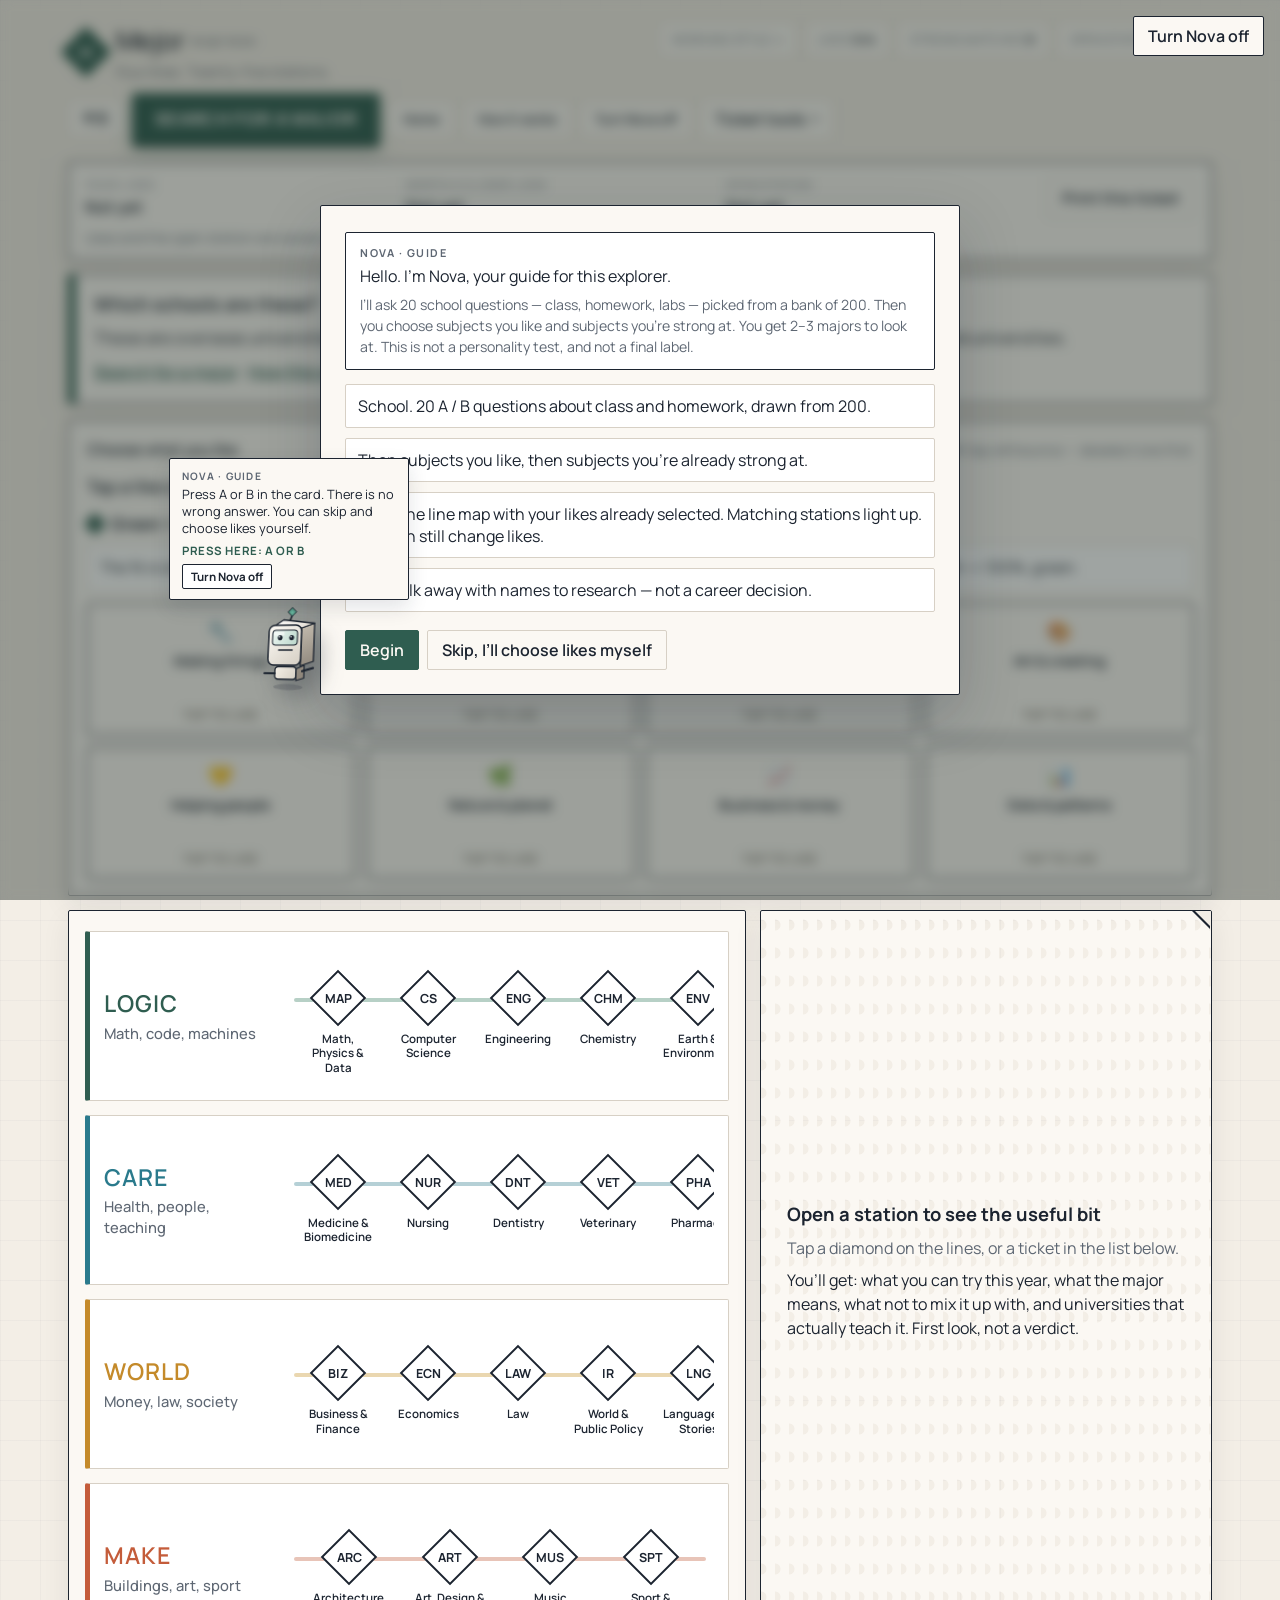
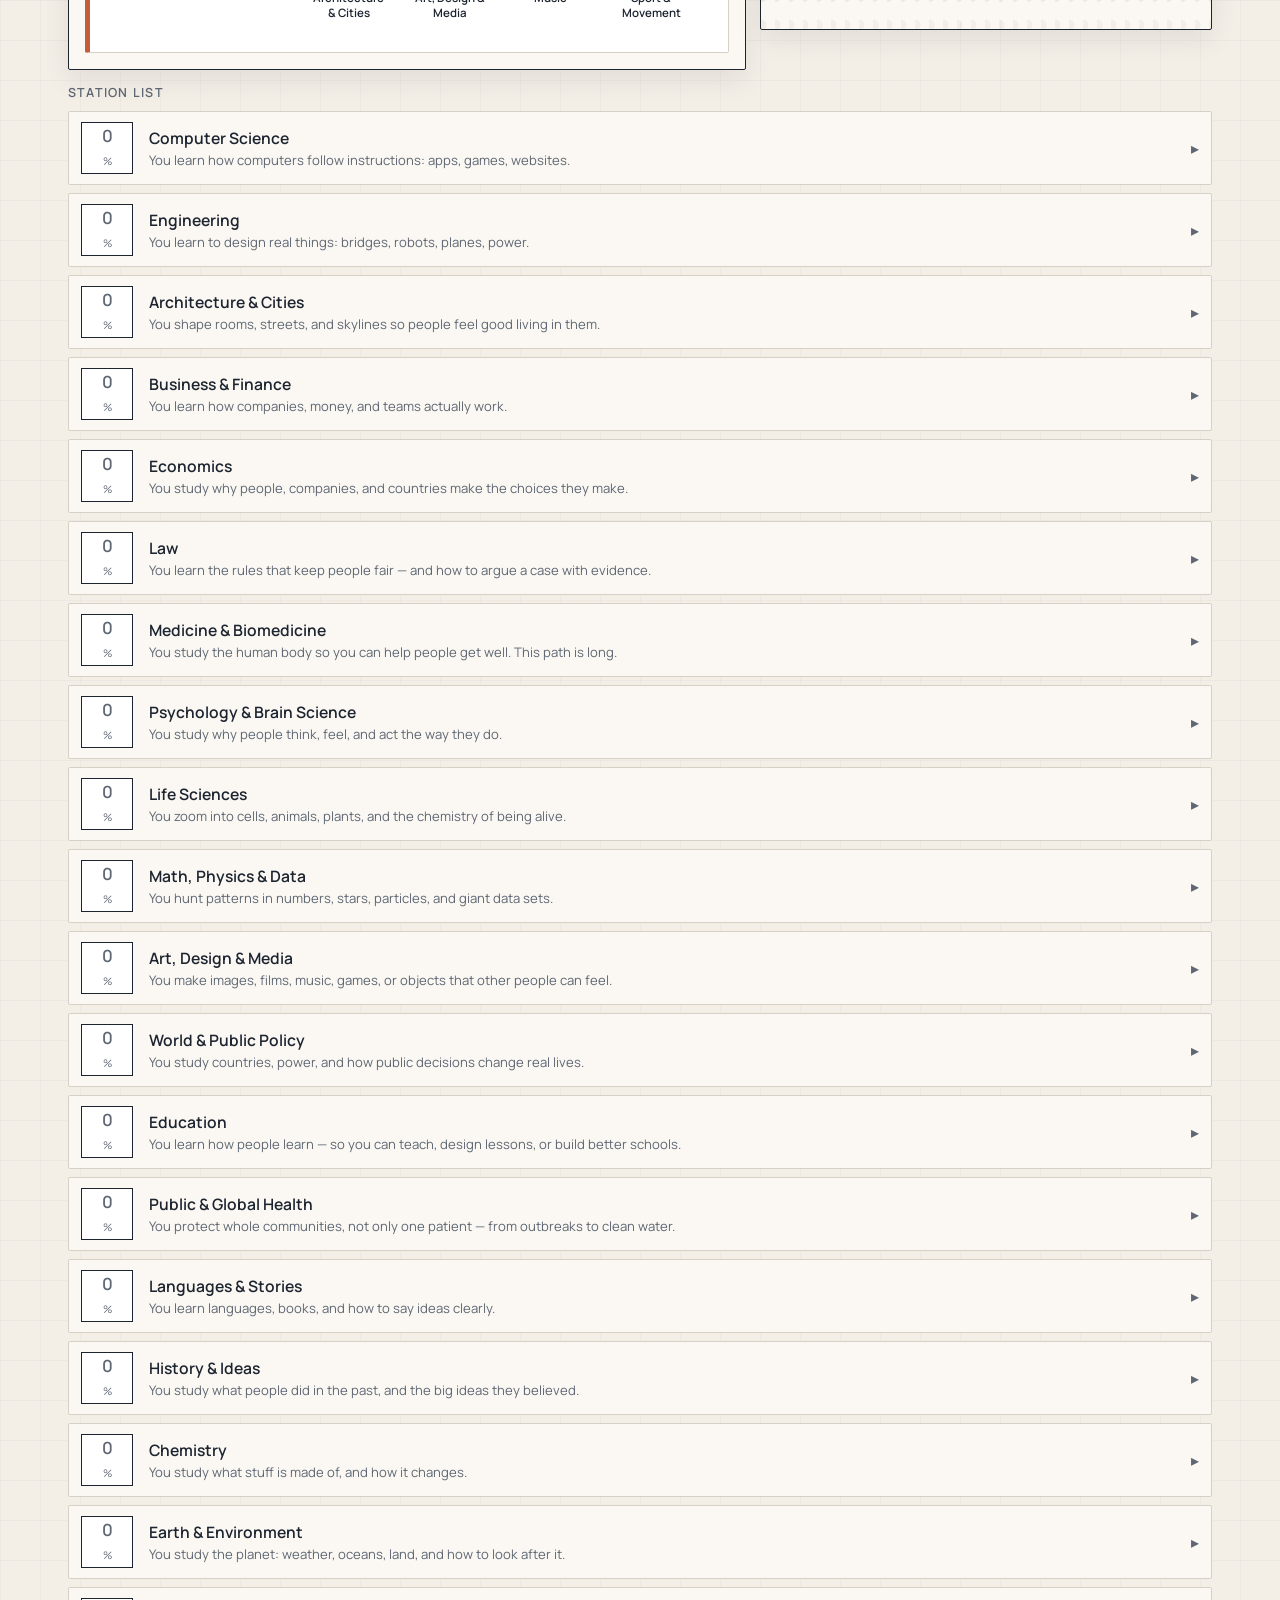
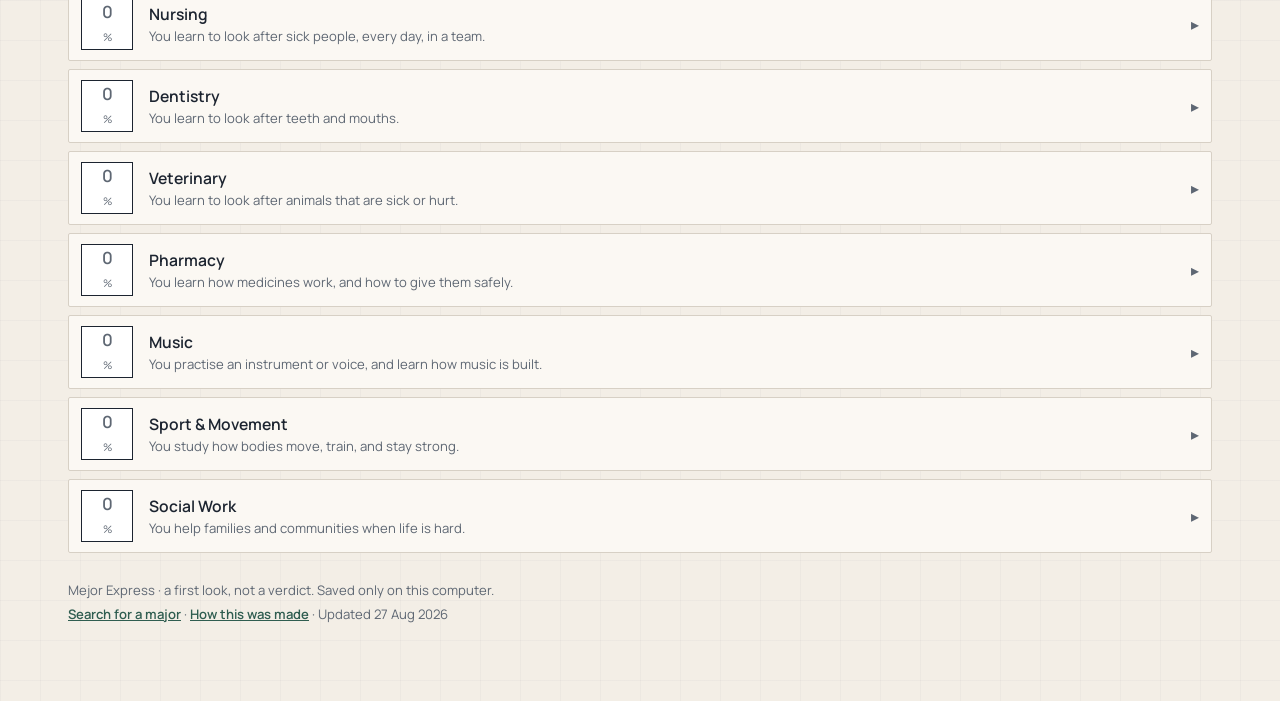
==== explorer.html @ 57e5b760 "Modernize the homepage and make Nova a 3D guide you can tap to continue. EOF" ====
<!DOCTYPE html>
<html lang="en" data-title="title.explorer" data-desc="meta.explorer">
<head>
  <meta charset="UTF-8" />
  <meta name="viewport" content="width=device-width, initial-scale=1.0" />
  <meta name="description" content="Pick likes, see matching majors light on four lines, and open a station to read what it means and which universities teach it." />
  <meta name="theme-color" content="#1c2822" />
  <title>Mejor · Line map</title>
  <link rel="icon" href="favicon.svg" type="image/svg+xml" />
  <script>
    try { if (localStorage.getItem("mejor-lang") === "zh") document.documentElement.lang = "zh-Hans"; } catch (e) {}
  </script>
  <link rel="preconnect" href="https://fonts.googleapis.com" />
  <link rel="preconnect" href="https://fonts.gstatic.com" crossorigin />
  <link href="https://fonts.googleapis.com/css2?family=Manrope:wght@400;500;600;700;800&display=swap" rel="stylesheet" />
  <style>
    :root {
      --bg: #f3eee6;
      --bg-2: #e8e1d6;
      --panel: #fbf8f3;
      --line: #d7d0c5;
      --lime: #2f5d50;
      --cyan: #3d6574;
      --coral: #8b5a44;
      --gold: #b8956a;
      --ink: #1c2430;
      --muted: #5e6773;
      --low: #9aa3ad;
      --radius: 2px;
      --ease: cubic-bezier(0.22, 1, 0.36, 1);
      --shadow: 0 10px 28px rgba(28, 36, 48, 0.08);
      --serif: "Manrope", "PingFang SC", "Microsoft YaHei", sans-serif;
      --sans: "Manrope", "PingFang SC", "Microsoft YaHei", "Segoe UI", system-ui, sans-serif;
    }

    html[lang="zh-Hans"] body { font-family: "Manrope", "Microsoft YaHei", "PingFang SC", sans-serif; }
    html[lang="zh-Hans"] .stat,
    html[lang="zh-Hans"] button.ghost,
    html[lang="zh-Hans"] button.play,
    html[lang="zh-Hans"] a.ghost,
    html[lang="zh-Hans"] a.search-btn,
    html[lang="zh-Hans"] .ticket-tools summary {
      letter-spacing: 0.03em;
      text-transform: none;
    }

    * { box-sizing: border-box; }
    html, body, button, input, select, textarea { font-family: var(--sans); }
    html, body { margin: 0; min-height: 100%; }
    html { -webkit-text-size-adjust: 100%; }
    body {
      font-family: var(--sans);
      color: var(--ink);
      -webkit-font-smoothing: antialiased;
      background:
        linear-gradient(90deg, rgba(28, 36, 48, 0.028) 1px, transparent 1px) 0 0 / 40px 40px,
        linear-gradient(rgba(28, 36, 48, 0.028) 1px, transparent 1px) 0 0 / 40px 40px,
        var(--bg);
      overflow-x: hidden;
    }
    ::selection { background: #d5e6df; color: var(--ink); }

    .app { position: relative; z-index: 1; max-width: 1180px; margin: 0 auto; padding: 22px 18px 56px; }
    .skip {
      position: absolute; left: 16px; top: -48px; z-index: 80;
      background: var(--panel); color: var(--ink);
      padding: 8px 12px; font-weight: 700; text-decoration: none;
      border: 1.5px solid var(--ink);
    }
    .skip:focus { top: 12px; }
    :focus-visible { outline: 2px solid var(--lime); outline-offset: 2px; }

    .hud {
      display: grid;
      grid-template-columns: 1fr auto;
      gap: 12px;
      align-items: start;
      margin-bottom: 18px;
    }
    .brand { display: flex; gap: 12px; align-items: center; text-decoration: none; color: inherit; }
    .probe {
      width: 36px; height: 36px;
      background: var(--lime);
      color: #fbf8f3;
      display: grid; place-items: center;
      font-weight: 700; letter-spacing: 0.04em;
      transform: rotate(45deg);
    }
    .probe span { transform: rotate(-45deg); display: block; }
    h1 {
      margin: 0;
      font-family: var(--serif);
      font-size: 1.65rem;
      font-weight: 500;
      letter-spacing: -0.02em;
    }
    h1 .express {
      display: inline-block;
      font-family: var(--sans);
      font-size: 0.48em;
      font-weight: 600;
      letter-spacing: 0.16em;
      text-transform: lowercase;
      vertical-align: 0.42em;
      margin-left: 0.28em;
      color: var(--muted);
    }
    .tagline { margin: 4px 0 0; color: var(--muted); font-size: 0.9rem; }
    .hud-stats { display: flex; gap: 8px; flex-wrap: wrap; justify-content: flex-end; }
    .stat {
      background: var(--panel);
      border: 1px solid var(--line);
      border-radius: 2px;
      padding: 8px 12px;
      font-size: 0.75rem;
      letter-spacing: 0.06em;
      text-transform: uppercase;
      color: var(--muted);
    }
    .stat b { color: var(--ink); font-weight: 700; }
    .hud-actions { display: flex; gap: 8px; grid-column: 1 / -1; flex-wrap: wrap; align-items: center; }
    .hud-actions .ghost, .hud-actions .play, .ticket-tools summary { font-size: 0.82rem; }
    .hud-actions a.search-btn { font-size: 1.05rem; min-height: 48px; }
    .ticket-tools {
      position: relative;
    }
    .ticket-tools[open] { flex: 1 1 100%; }
    .ticket-tools summary {
      appearance: none;
      list-style: none;
      cursor: pointer;
      border: 1px solid var(--line);
      background: var(--panel);
      color: var(--ink);
      border-radius: 2px;
      padding: 8px 14px;
      font: inherit;
      font-weight: 600;
      display: inline-flex;
      align-items: center;
      gap: 6px;
      transition: border-color 0.15s var(--ease), background 0.15s var(--ease);
    }
    .ticket-tools summary::-webkit-details-marker { display: none; }
    .ticket-tools summary::marker { content: none; }
    .ticket-tools summary::after { content: "▾"; font-size: 0.7em; opacity: 0.7; }
    .ticket-tools[open] summary { border-color: var(--ink); background: #fff; }
    .ticket-tools[open] summary::after { content: "▴"; }
    .ticket-tools .tools-panel {
      display: flex;
      flex-wrap: wrap;
      gap: 8px;
      margin-top: 8px;
    }
    .uni-line {
      margin: 10px 0 8px;
      font-size: 0.95rem;
      line-height: 1.45;
      color: var(--ink);
      padding: 10px 12px;
      background: #fff;
      border: 1px solid var(--line);
      border-left: 6px solid var(--lime);
    }
    a.ghost {
      border: 1px solid var(--line);
      background: var(--panel);
      color: var(--ink);
      border-radius: 2px;
      padding: 8px 14px;
      cursor: pointer;
      font: inherit;
      font-weight: 600;
      text-decoration: none;
      display: inline-flex;
      align-items: center;
      transition: border-color 0.15s var(--ease), background 0.15s var(--ease);
    }
    a.ghost:hover { border-color: var(--ink); background: #fff; }
    a.search-btn {
      display: inline-flex;
      align-items: center;
      justify-content: center;
      background: var(--lime);
      color: #fbf8f3;
      border: 1.5px solid var(--lime);
      border-radius: 2px;
      padding: 13px 22px;
      min-height: 48px;
      font: inherit;
      font-weight: 800;
      font-size: 1.05rem;
      letter-spacing: 0.08em;
      text-transform: uppercase;
      text-decoration: none;
      cursor: pointer;
      box-shadow: 0 3px 0 #1e3f36, 0 8px 18px rgba(47, 93, 80, 0.28);
    }
    a.search-btn:hover { filter: brightness(1.08); }
    button.ghost, button.play {
      appearance: none;
      border: 1px solid var(--line);
      background: var(--panel);
      color: var(--ink);
      border-radius: 2px;
      padding: 8px 14px;
      cursor: pointer;
      font: inherit;
      font-weight: 600;
      transition: border-color 0.15s var(--ease), background 0.15s var(--ease), filter 0.15s var(--ease);
    }
    button.play { background: var(--lime); color: #fbf8f3; border-color: var(--lime); }
    button.ghost:hover { border-color: var(--ink); background: #fff; }
    button.play:hover { filter: brightness(1.08); }

    .likes {
      background: var(--panel);
      border: 1.5px solid var(--ink);
      border-radius: var(--radius);
      padding: 18px 18px 16px;
      margin-bottom: 14px;
      box-shadow: var(--shadow);
    }
    .likes-head { display: flex; justify-content: space-between; gap: 8px; align-items: baseline; }
    .likes-head h2 { margin: 0; font-size: 0.95rem; font-weight: 600; }
    .likes-head span { color: var(--muted); font-size: 0.85rem; }
    .hint {
      margin: 14px 0 0;
      font-size: 1.08rem;
      line-height: 1.5;
      color: var(--ink);
      font-weight: 600;
    }
    .match-key {
      display: flex;
      flex-wrap: wrap;
      gap: 22px;
      margin: 12px 0 0;
      font-size: 1.05rem;
      color: var(--ink);
      font-weight: 700;
    }
    .match-key i {
      display: inline-block;
      width: 16px; height: 16px;
      margin-right: 8px;
      vertical-align: -2px;
      transform: rotate(45deg);
    }
    .match-key .hot { background: #2f5d50; }
    .match-key .mid { background: #e0a33a; }
    .how {
      margin: 10px 0 0;
      font-size: 0.98rem;
      line-height: 1.5;
      color: var(--ink);
      padding: 10px 12px;
      background: #fff;
      border: 1px solid var(--line);
    }
    .like-grid {
      display: grid;
      grid-template-columns: repeat(4, 1fr);
      gap: 12px;
      margin-top: 12px;
    }
    .like {
      min-height: 132px;
      height: 132px;
    }
    .like .flip-face { align-items: center; text-align: center; }
    .like .ico { font-size: 1.25rem; }
    .like .lab { font-size: 0.86rem; font-weight: 700; text-align: center; }
    .like .subhint {
      font-size: 0.8rem;
      font-weight: 500;
      color: var(--muted);
      text-align: center;
      line-height: 1.3;
    }
    .like.on .flip-face { border-color: var(--lime); background: #e7efe9; }
    .like.shake { animation: shake 0.4s var(--ease); }
    @keyframes shake {
      0%, 100% { transform: translateX(0); }
      25% { transform: translateX(-6px); }
      75% { transform: translateX(6px); }
    }

    .combo {
      display: none;
      margin-top: 12px;
      padding: 10px 12px;
      border-radius: 2px;
      background: #f4efe4;
      border: 1px solid var(--line);
      font-weight: 600;
    }
    .combo.show { display: block; }
    .combo b { color: var(--ink); }
    @keyframes pop { from { opacity: 0; transform: translateY(6px); } to { opacity: 1; transform: none; } }

    .journey-stub {
      background: var(--panel);
      border: 1.5px solid var(--ink);
      padding: 14px 16px 12px;
      margin-bottom: 14px;
      box-shadow: var(--shadow);
    }
    .journey-stub .js-row {
      display: grid;
      grid-template-columns: 1fr 1fr 1fr auto;
      gap: 12px;
      align-items: end;
    }
    .journey-stub small {
      display: block;
      font-size: 0.68rem;
      letter-spacing: 0.1em;
      text-transform: uppercase;
      color: var(--muted);
      margin-bottom: 4px;
    }
    html[lang="zh-Hans"] .journey-stub small { letter-spacing: 0.04em; text-transform: none; }
    .journey-stub b { font-family: var(--serif); font-size: 1.02rem; font-weight: 600; }
    .journey-stub .js-note { margin: 10px 0 0; color: var(--muted); font-size: 0.88rem; }
    .journey-stub .back-note {
      display: none;
      margin: 0 0 10px;
      padding: 8px 10px;
      background: #e7efe9;
      font-weight: 600;
      font-size: 0.9rem;
    }
    .journey-stub .back-note.show { display: block; }
    @media (max-width: 860px) {
      .journey-stub .js-row { grid-template-columns: 1fr 1fr; }
    }

    .stage {
      display: grid;
      grid-template-columns: minmax(0, 1.2fr) minmax(280px, 0.8fr);
      gap: 14px;
      margin-bottom: 14px;
    }
    .radar-wrap {
      position: relative;
      min-height: 760px;
      border-radius: 2px;
      border: 1.5px solid var(--ink);
      background: var(--panel);
      overflow: hidden;
      display: flex;
      box-shadow: var(--shadow);
    }
    .metro {
      position: relative;
      flex: 1;
      width: 100%;
      min-width: 0;
      min-height: 0;
      display: flex;
      flex-direction: column;
      justify-content: stretch;
      gap: 14px;
      padding: 20px 16px 16px;
      overflow: visible;
    }
    .line-row {
      display: grid;
      grid-template-columns: minmax(0, 168px) minmax(0, 1fr);
      gap: 14px;
      align-items: center;
      flex: 1;
      min-height: 0;
      min-width: 0;
      padding: 14px 14px 12px;
      overflow: visible;
      border: 1px solid var(--line);
      border-left: 5px solid var(--ink);
      background: #fff;
      border-radius: 2px;
    }
    .line-row[data-line="logic"] { border-left-color: #2f5d50; }
    .line-row[data-line="care"] { border-left-color: #2a7a8c; }
    .line-row[data-line="world"] { border-left-color: #c48a2a; }
    .line-row[data-line="make"] { border-left-color: #c45c3a; }
    .line-meta b {
      display: block;
      font-family: var(--serif);
      font-size: 1.45rem;
      letter-spacing: 0.04em;
      text-transform: uppercase;
      color: var(--ink);
      font-weight: 600;
      line-height: 1.15;
    }
    .line-row[data-line="logic"] .line-meta b { color: #2f5d50; }
    .line-row[data-line="care"] .line-meta b { color: #2a7a8c; }
    .line-row[data-line="world"] .line-meta b { color: #c48a2a; }
    .line-row[data-line="make"] .line-meta b { color: #c45c3a; }
    .line-meta span {
      display: block;
      margin-top: 6px;
      font-size: 0.92rem;
      color: var(--muted);
      line-height: 1.4;
      font-weight: 500;
      text-transform: none;
      letter-spacing: 0;
    }
    html[lang="zh-Hans"] .line-meta b {
      letter-spacing: 0.04em;
      text-transform: none;
      font-size: 1.35rem;
    }
    .rail {
      position: relative;
      display: flex;
      flex-wrap: nowrap;
      align-items: flex-start;
      justify-content: space-evenly;
      gap: 4px 6px;
      min-width: 0;
      min-height: 0;
      padding: 8px 10px 6px;
      overflow-x: auto;
      overflow-y: visible;
      overscroll-behavior-x: contain;
      scrollbar-width: thin;
    }
    .rail::before {
      content: "";
      position: absolute;
      left: 8px; right: 8px; top: 46px;
      height: 4px;
      border-radius: 99px;
      z-index: 0;
      background: #d7d0c5;
    }
    .line-row[data-line="logic"] .rail::before { background: #b7d0c6; }
    .line-row[data-line="care"] .rail::before { background: #b5d0d6; }
    .line-row[data-line="world"] .rail::before { background: #ead7b0; }
    .line-row[data-line="make"] .rail::before { background: #e8c4b8; }
    .star {
      appearance: none;
      background: none;
      border: 0;
      color: inherit;
      font: inherit;
      position: relative;
      z-index: 1;
      flex: 0 0 auto;
      width: 84px;
      max-width: 96px;
      min-width: 72px;
      margin: 0;
      padding: 18px 6px 0;
      transition: opacity 0.35s;
      cursor: pointer;
      text-align: center;
      pointer-events: auto;
      overflow: visible;
    }
    .star .planet {
      width: 40px; height: 40px; margin: 0 auto;
      display: grid; place-items: center;
      background: #fff;
      border: 2px solid var(--ink);
      font-size: 0.78rem; font-weight: 700;
      color: var(--ink);
      transform: rotate(45deg) scale(var(--s, 1));
      transform-origin: center;
      transition: transform 0.35s var(--ease), background 0.35s, color 0.35s, border-color 0.35s;
    }
    .star .planet span { transform: rotate(-45deg); display: block; }
    .star .name {
      display: block;
      margin: 14px 0 0;
      font-size: 0.72rem;
      line-height: 1.25;
      color: var(--ink);
      font-weight: 600;
      overflow-wrap: anywhere;
    }
    .star.hot .planet { background: #2f5d50; color: #fbf8f3; border-color: #2f5d50; }
    .star.mid .planet { background: #e0a33a; color: #1c2430; border-color: #e0a33a; }
    .star.lock .planet { box-shadow: 0 0 0 3px #1c2430; }
    .star.hot .name { color: #2f5d50; }
    .star.mid .name { color: #9a6c12; }
    .star.dim { opacity: 0.42; }
    .star:hover,
    .star:focus-visible,
    .star.lock { z-index: 8; }
    .star:hover .planet,
    .star:focus-visible .planet { transform: rotate(45deg) scale(calc(var(--s, 1) * 1.08)); }
    .fare {
      width: 52px; height: 52px; flex: none;
      display: grid; place-items: center;
      border: 1px solid var(--ink);
      background: #fff;
      font-family: var(--serif);
      line-height: 1;
    }
    .fare b { font-size: 1.05rem; font-weight: 600; }
    .fare i { font-style: normal; font-size: 0.65rem; color: var(--muted); }
    .fare.hot { background: #2f5d50; color: #fbf8f3; }
    .fare.hot i { color: #d5e6df; }
    .fare.mid { background: #e0a33a; color: #1c2430; }
    .fare.low { color: var(--muted); }

    .briefing-shell { min-width: 0; min-height: 0; }
    .briefing {
      position: relative;
      background:
        radial-gradient(circle at 0 14px, transparent 5px, var(--panel) 6px) 0 0 / 14px 28px;
      border: 1.5px solid var(--ink);
      border-radius: 2px;
      padding: 20px 22px 18px 26px;
      min-height: 720px;
      display: flex; flex-direction: column; gap: 10px;
      box-shadow: var(--shadow);
      overflow: hidden;
    }
    .briefing::after {
      content: "";
      position: absolute;
      top: -1px; right: -1px;
      border-style: solid;
      border-width: 0 18px 18px 0;
      border-color: transparent var(--bg) transparent transparent;
      filter: drop-shadow(-1.5px 1.5px 0 var(--ink));
      pointer-events: none;
    }
    .briefing h2 {
      margin: 0;
      font-family: var(--serif);
      font-size: 1.2rem;
      font-weight: 500;
    }
    .lock-banner {
      font-size: 0.72rem; letter-spacing: 0.12em; text-transform: uppercase;
      color: var(--lime); font-weight: 600;
    }
    .match-row { display: flex; align-items: center; gap: 12px; }
    .blurb { color: var(--muted); margin: 0; }
    .facts { display: grid; gap: 8px; }
    .fact {
      background: #fff;
      border-radius: 2px;
      padding: 10px 12px;
      border: 1px solid var(--line);
    }
    .fact b { display: block; font-size: 0.72rem; letter-spacing: 0.06em; text-transform: uppercase; color: var(--lime); margin-bottom: 4px; }
    .fact.now { border-color: var(--lime); background: #e7efe9; }
    .uni-notes {
      display: grid;
      gap: 8px;
      margin: 10px 0 12px;
    }
    .uni-note {
      padding: 12px 20px 12px 14px;
      background: #fff;
      border: 1.5px solid var(--ink);
      border-left-width: 8px;
      font-size: 1.02rem;
      line-height: 1.45;
      color: var(--ink);
      overflow-wrap: anywhere;
    }
    .uni-note:nth-child(1) { border-left-color: #2f5d50; }
    .uni-note:nth-child(2) { border-left-color: #c48a2a; }
    .uni-note:nth-child(3) { border-left-color: #c45c3a; }
    .uni-note b {
      display: block;
      font-size: 0.88rem;
      letter-spacing: 0.06em;
      text-transform: uppercase;
      margin-bottom: 4px;
    }
    html[lang="zh-Hans"] .uni-note b { letter-spacing: 0.04em; text-transform: none; }
    html[lang="zh-Hans"] .fact b { letter-spacing: 0.04em; text-transform: none; }
    .sectors { display: flex; gap: 6px; flex-wrap: wrap; }
    .chips { display: flex; flex-wrap: wrap; gap: 6px; }
    .sectors button {
      border: 1px solid var(--line); background: #fff; color: var(--ink);
      border-radius: 2px; padding: 6px 10px; cursor: pointer; font: inherit; font-size: 0.8rem; font-weight: 600;
    }
    .sectors button.on { background: var(--lime); color: #fbf8f3; border-color: var(--lime); }
    .chip {
      position: relative;
      z-index: 2;
      font-size: 0.75rem;
      border: 1px solid var(--line);
      border-radius: 2px;
      padding: 7px 9px;
      background: #fff;
      line-height: 1.35;
      max-width: 100%;
      cursor: pointer;
      touch-action: manipulation;
      -webkit-tap-highlight-color: transparent;
      transition: border-color 0.15s var(--ease), opacity 0.15s var(--ease);
    }
    .chip:hover { border-color: var(--ink); }
    .chip:focus-visible { border-color: var(--ink); }
    .chip.dim { opacity: 0.28; }
    .chip.dim:hover, .chip.dim:focus-visible { opacity: 1; }
    .chip.off {
      opacity: 0.4;
      background: #eeeae2;
      color: var(--muted);
      border-style: dashed;
    }
    .chip.off:hover, .chip.off:focus-visible {
      opacity: 0.88;
      color: var(--ink);
    }
    .chip.off.dim { opacity: 0.16; }
    .chip.off.dim:hover, .chip.off.dim:focus-visible { opacity: 0.7; }
    #uniTip {
      position: fixed;
      z-index: 90;
      box-sizing: border-box;
      width: min(340px, calc(100vw - 24px));
      max-height: min(48vh, 340px);
      overflow: auto;
      background: #fbf8f3;
      color: var(--ink);
      border: 1.5px solid var(--ink);
      border-radius: 2px;
      padding: 10px 12px;
      box-shadow: 0 14px 32px rgba(28, 36, 48, 0.2);
      pointer-events: none;
      display: none;
      overflow-wrap: break-word;
      word-break: normal;
    }
    #uniTip .maj-list,
    .fact .maj-list {
      margin: 6px 0 0;
      padding: 0;
      list-style: none;
    }
    #uniTip .maj-list li,
    .fact .maj-list li {
      margin: 0 0 8px;
      font-size: 0.8rem;
      line-height: 1.35;
    }
    #uniTip .maj-list li:last-child,
    .fact .maj-list li:last-child { margin-bottom: 0; }
    #uniTip .maj-list b,
    .fact .maj-list b {
      display: block;
      font-family: var(--sans);
      font-size: 0.78rem;
      margin: 0 0 1px;
      color: var(--ink);
      letter-spacing: 0;
      text-transform: none;
    }
    #uniTip .maj-list span,
    .fact .maj-list span { color: var(--muted); font-size: 0.78rem; }
    .fact.specific p.specific-note {
      margin: 0 0 6px;
      color: var(--muted);
      font-size: 0.8rem;
    }
    #uniTip.show { display: block; }
    #uniTip b { display: block; font-family: var(--serif); font-size: 1.08rem; font-weight: 600; margin-bottom: 6px; }
    #uniTip p { margin: 0 0 6px; font-size: 0.88rem; line-height: 1.4; }
    #uniTip .why { margin: 0 0 6px; color: var(--muted); font-size: 0.8rem; }
    #uniTip .why b { display: inline; font-family: var(--sans); font-size: 0.8rem; color: var(--lime); }
    #uniTip .why.off b { color: #c45c3a; }
    .idle { color: var(--ink); margin: auto 0; text-align: left; line-height: 1.5; }
    .idle b { display: block; font-family: var(--serif); font-size: 1.15rem; margin-bottom: 8px; }
    .idle p { margin: 0 0 8px; color: var(--muted); }
    .idle p:last-child { margin-bottom: 0; color: var(--ink); }

    .signals h2 {
      margin: 0 0 10px;
      font-size: 0.78rem;
      letter-spacing: 0.1em;
      text-transform: uppercase;
      color: var(--muted);
      font-weight: 600;
    }
    .signal-list { display: grid; gap: 8px; }
    .card {
      display: grid;
      grid-template-columns: 58px 1fr auto;
      gap: 10px;
      align-items: center;
      background: var(--panel);
      border: 1px solid var(--line);
      border-radius: 2px;
      padding: 10px 12px;
      cursor: pointer;
      transition: border-color 0.15s var(--ease), background 0.15s var(--ease);
    }
    .card:hover, .card.active { border-color: var(--lime); background: #e7efe9; }
    .card:focus-visible { outline: 2px solid var(--lime); outline-offset: 2px; border-color: var(--lime); background: #e7efe9; }
    .card h3 { margin: 0; font-size: 0.98rem; font-weight: 600; }
    .card p { margin: 2px 0 0; color: var(--muted); font-size: 0.82rem; }
    .chevron { transition: transform 0.25s; color: var(--muted); }
    .card.open .chevron { transform: rotate(90deg); color: var(--lime); }
    .extra {
      grid-column: 1 / -1;
      display: none;
      padding-top: 8px;
      border-top: 1px solid var(--line);
    }
    .card.open .extra { display: block; }

    .note {
      background: var(--panel);
      border: 1.5px solid var(--ink);
      border-left: 8px solid var(--lime);
      padding: 16px 18px 18px;
      margin: 0 0 16px;
      box-shadow: var(--shadow);
    }
    .note b {
      display: block;
      font-family: var(--serif);
      font-size: 1.15rem;
      font-weight: 600;
      margin: 0 0 8px;
      color: var(--ink);
    }
    .note p {
      margin: 0;
      font-size: 1.05rem;
      line-height: 1.55;
      color: var(--ink);
    }
    .note p + p { margin-top: 8px; }
    .note a { color: var(--lime); font-weight: 600; }

    .modal {
      position: fixed; inset: 0; z-index: 40;
      background: rgba(28, 40, 34, 0.42);
      display: grid; place-items: center;
      padding: 16px;
      backdrop-filter: blur(6px);
    }
    .nova-quiz-toggle {
      position: absolute;
      top: 16px;
      right: 16px;
      z-index: 2;
      background: var(--panel) !important;
      border-color: var(--ink) !important;
    }
    .modal.hide { display: none; }
    .modal-card {
      width: min(640px, 100%);
      background: var(--panel);
      border: 1.5px solid var(--ink);
      border-radius: 2px;
      padding: 26px 24px 24px;
      max-height: min(92vh, 760px);
      overflow: auto;
      box-shadow: 0 24px 60px rgba(28, 36, 48, 0.22);
    }
    .steps { display: grid; gap: 10px; margin: 14px 0 18px; }
    .steps div {
      background: #fff;
      border-radius: 2px;
      padding: 10px 12px;
      border: 1px solid var(--line);
    }
    .q-meta { color: var(--muted); font-size: 0.82rem; margin: 0 0 8px; }
    .choices { display: grid; grid-template-columns: 1fr 1fr; gap: 10px; }
    .choices:has(> :nth-child(3)) { grid-template-columns: 1fr; }
    .choice {
      text-align: left;
      border: 1.5px solid var(--line);
      background: #fff;
      color: var(--ink);
      border-radius: 2px;
      padding: 16px 16px 18px;
      min-height: 132px;
      cursor: pointer;
      font: inherit;
      font-weight: 500;
      transition: border-color 0.15s var(--ease), background 0.15s var(--ease);
    }
    .choice:hover { border-color: var(--ink); background: #fffdf8; }
    .choice.on { background: #e7efe9; border-color: var(--lime); }
    .choice.shake { animation: shake 0.4s var(--ease); }
    .choice b { display: block; color: var(--ink); font-size: 0.78rem; font-weight: 700; margin-bottom: 4px; }
    .sub-grid {
      display: grid;
      grid-template-columns: 1fr 1fr;
      gap: 8px;
    }
    .sub-grid .choice { min-height: 64px; }
    .quiz-progress {
      height: 6px;
      background: var(--bg-2);
      border-radius: 2px;
      overflow: hidden;
      margin: 10px 0 16px;
    }
    .quiz-progress span {
      display: block;
      height: 100%;
      width: 0%;
      background: var(--lime);
      transition: width 0.3s var(--ease);
    }
    button.play:disabled { opacity: 0.4; cursor: not-allowed; }
    .rec-majors { display: flex; flex-wrap: wrap; gap: 8px; margin: 10px 0 16px; }
    .modal-actions { display: flex; flex-wrap: wrap; gap: 8px; margin-top: 8px; }
    .type-badge {
      display: inline-block;
      font-family: var(--serif);
      font-size: 1.6rem;
      letter-spacing: 0.14em;
      color: var(--ink);
      background: #fff;
      border: 1px solid var(--line);
      border-radius: 2px;
      padding: 6px 14px;
      font-weight: 600;
      margin: 8px 0;
    }
    .rec-majors button {
      border: 1px solid var(--line);
      background: #fff;
      color: var(--ink);
      border-radius: 2px;
      padding: 8px 12px;
      cursor: pointer;
      font: inherit;
      font-weight: 600;
    }
    .rec-majors button:hover { border-color: var(--lime); }
    .type-chip {
      display: none;
      margin-top: 10px;
      font-size: 0.88rem;
      color: var(--muted);
      font-weight: 500;
    }
    .type-chip.show { display: block; }

    .site-foot {
      margin-top: 28px;
      color: var(--muted);
      font-size: 0.82rem;
    }
    .site-foot p { margin: 0 0 6px; }
    .site-foot a { color: var(--lime); font-weight: 600; }

    .nova-row {
      display: grid;
      grid-template-columns: 72px 1fr;
      gap: 12px;
      align-items: start;
      margin-bottom: 14px;
    }
    .nova-row.no-bot { grid-template-columns: 1fr; }
    .nova {
      width: 72px;
      height: 84px;
      position: relative;
      perspective: 460px;
      transform-style: preserve-3d;
      transform: rotateY(-16deg) rotateX(8deg);
      transform-origin: 50% 72%;
      animation: mejorNova3d 4.6s ease-in-out infinite;
      filter: drop-shadow(8px 14px 10px rgba(28, 36, 48, 0.22));
    }
    .nova svg { width: 72px; height: 84px; display: block; overflow: visible; }
    .nova .eye {
      transform-origin: center;
      animation: blink 5.5s infinite;
    }
    @keyframes blink {
      0%, 92%, 100% { transform: scaleY(1); }
      95% { transform: scaleY(0.12); }
    }
    @media (prefers-reduced-motion: reduce) {
      .nova { animation: none; transform: rotateY(-14deg) rotateX(7deg); }
    }
    .nova-bubble {
      background: #fff;
      border: 1.5px solid var(--ink);
      border-radius: 2px;
      padding: 12px 14px;
      position: relative;
      overflow-wrap: anywhere;
    }
    .nova-bubble::before { display: none; }
    .nova-bubble::before {
      content: "";
      position: absolute;
      left: -7px; top: 16px;
      border-width: 7px 8px 7px 0;
      border-style: solid;
      border-color: transparent var(--line) transparent transparent;
    }
    .nova-name {
      font-size: 0.68rem;
      letter-spacing: 0.14em;
      color: var(--muted);
      font-weight: 700;
      margin-bottom: 4px;
      text-transform: uppercase;
    }
    .nova-bubble p { margin: 0; color: var(--ink); line-height: 1.5; }
    .nova-bubble .soft { color: var(--muted); font-size: 0.88rem; margin-top: 6px; }

    @media (max-width: 860px) {
      .stage { grid-template-columns: 1fr; }
      .radar-wrap, .briefing, .briefing-shell { min-height: 640px; }
      .line-row { grid-template-columns: 1fr; padding: 12px; }
      .rail { overflow-x: auto; overflow-y: visible; }
      .like-grid { grid-template-columns: repeat(2, 1fr); }
      .hud { grid-template-columns: 1fr; }
      .hud-stats { justify-content: flex-start; }
    }

    @media (prefers-reduced-motion: reduce) {
      *, *::before { animation: none !important; transition: none !important; }
    }
    @media print {
      .skip, .hud-actions, .modal, .note, .likes, .radar-wrap, .signals, #uniTip, .nova-guide, .nova-wake, #novaFlyer, #novaGlowBox { display: none !important; }
      .app { padding: 0; max-width: none; }
      .journey-stub, .briefing { box-shadow: none; clip-path: none; min-height: 0; }
    }
  </style>
</head>
<body>
  <a class="skip" href="#main" data-i18n="skip">Skip to content</a>
  <div id="tutorial" class="modal hide">
    <button class="ghost nova-quiz-toggle" type="button" data-nova-toggle>Turn Nova off</button>
    <div class="modal-card" id="quizCard"></div>
  </div>

  <div class="app">
    <header class="hud">
      <a class="brand" href="index.html">
        <div class="probe"><span>M</span></div>
        <div>
          <h1>Mejor <span class="express">express</span></h1>
          <p class="tagline" data-i18n="tagline">Four lines. Twenty-five stations.</p>
        </div>
      </a>
      <div class="hud-stats">
        <div class="stat"><span data-i18n="stat.path">Working style</span> <b id="typeCode">—</b></div>
        <div class="stat"><span data-i18n="stat.likes">Likes</span> <b id="likeCount">0/4</b></div>
        <div class="stat"><span data-i18n="stat.strong">Strong matches</span> <b id="strongCount">0</b></div>
        <div class="stat"><span data-i18n="stat.locked">Open station</span> <b id="lockedName">none</b></div>
      </div>
      <div class="hud-actions">
        <button class="ghost" type="button" data-lang-toggle>中文</button>
        <a class="search-btn" id="searchMajor" href="search.html" data-i18n="nav.search" data-nova-stop="search">Search for a major</a>
        <a class="ghost" href="index.html" data-i18n="nav.home">Home</a>
        <button class="ghost" id="helpBtn" type="button" data-i18n="help">How it works</button>
        <button class="ghost" type="button" data-nova-toggle>Turn Nova off</button>
        <details class="ticket-tools">
          <summary data-i18n="tools">Ticket tools</summary>
          <div class="tools-panel">
            <button class="play" id="scanBtn" type="button" data-i18n="pulse">Light the lines</button>
            <button class="ghost" id="clearBtn" type="button" data-i18n="clear">Clear likes</button>
            <button class="ghost" id="retakeBtn" type="button" data-i18n="retake">Retake the questions</button>
            <a class="ghost" href="method.html" data-i18n="nav.method">How this was made</a>
          </div>
        </details>
      </div>
    </header>

    <main id="main">
    <section class="journey-stub" aria-label="Your ticket">
      <p class="back-note" id="welcomeBack" data-i18n="stub.back">Welcome back. Your last ticket is still here.</p>
      <div class="js-row">
        <div><small data-i18n="stub.from">Your likes</small><b id="stubLikes">—</b></div>
        <div><small data-i18n="stub.look">Worth a closer look</small><b id="stubStrong">—</b></div>
        <div><small data-i18n="stub.open">Open station</small><b id="stubLocked">—</b></div>
        <button class="ghost" type="button" id="printStub" data-i18n="stub.print">Print this ticket</button>
      </div>
      <p class="js-note" data-i18n="stub.save">Likes and the open station are saved on this computer. Refresh is safe.</p>
    </section>

    <aside class="note">
      <b data-i18n="note.kicker">Which schools are these?</b>
      <p data-i18n="note">These are overseas universities many Chinese students actually attend — not a world “best” list, and not mainland universities.</p>
      <p><a href="search.html" data-i18n="nav.search">Search for a major</a> · <a href="method.html" data-i18n="nav.method">How this was made</a></p>
    </aside>

    <section class="likes">
      <div class="likes-head">
        <h2 data-i18n="likes.h2">Choose what you like</h2>
        <span data-i18n="likes.span">Select up to 4. A liked card flips to show a hint. A fifth tap will bounce — deselect one first.</span>
      </div>
      <p class="hint" data-i18n="hint">Tap a like card to flip it. Matching stations turn green or gold. The line names stay as they are.</p>
      <p class="match-key">
        <span><i class="hot"></i><span data-i18n="key.hot">Green = strong match</span></span>
        <span><i class="mid"></i><span data-i18n="key.mid">Gold = partial match</span></span>
      </p>
      <p class="how" id="matchHow" data-i18n="hint.how">The % is simple: how many of YOUR likes this major covers. Example: you pick Logic and Data. Computer Science has both → 100%, green.</p>
      <div class="like-grid" id="likeGrid"></div>
      <div class="type-chip" id="typeChip"></div>
      <div class="combo" id="comboBanner"></div>
    </section>

    <section class="stage">
      <div class="radar-wrap" id="radarWrap">
        <div class="metro" id="radarDisk">
          <article class="line-row" data-line="logic">
            <div class="line-meta"><b data-i18n="line.logic">Logic</b><span data-i18n="line.logicDef">Math, code, machines</span></div>
            <div class="rail" data-rail="logic"></div>
          </article>
          <article class="line-row" data-line="care">
            <div class="line-meta"><b data-i18n="line.care">Care</b><span data-i18n="line.careDef">Health, people, teaching</span></div>
            <div class="rail" data-rail="care"></div>
          </article>
          <article class="line-row" data-line="world">
            <div class="line-meta"><b data-i18n="line.world">World</b><span data-i18n="line.worldDef">Money, law, society</span></div>
            <div class="rail" data-rail="world"></div>
          </article>
          <article class="line-row" data-line="make">
            <div class="line-meta"><b data-i18n="line.make">Make</b><span data-i18n="line.makeDef">Buildings, art, design</span></div>
            <div class="rail" data-rail="make"></div>
          </article>
        </div>
      </div>

      <div class="briefing-shell" id="briefingShell">
      <aside class="briefing" id="briefing">
        <div class="idle" id="briefIdle">
          <b data-i18n="brief.idleT">Open a station to see the useful bit</b>
          <p data-i18n="brief.idle">Tap a diamond on the lines, or a ticket in the list below.</p>
          <p data-i18n="brief.idle2">You’ll get: what you can try this year, what the major means, what not to mix it up with, and universities that actually teach it. First look, not a verdict.</p>
        </div>
        <div id="briefBody" hidden></div>
      </aside>
      </div>
    </section>

    <section class="signals">
      <h2 data-i18n="list.h2">Station list</h2>
      <div class="signal-list" id="signalList"></div>
    </section>
    </main>

    <footer class="site-foot">
      <p data-i18n="foot.legal">Mejor Express · a first look, not a verdict. Saved only on this computer.</p>
      <p><a href="search.html" data-i18n="nav.search">Search for a major</a> · <a href="method.html" data-i18n="nav.method">How this was made</a> · <span data-i18n="updated">Updated 27 Aug 2026</span></p>
    </footer>
  </div>

  <div id="uniTip" role="tooltip"></div>

  <aside id="novaGuide" class="nova-guide" data-nova-dock aria-live="polite" aria-label="Nova guide">
    <div class="nova-guide-face" id="novaGuideFace" aria-hidden="true"></div>
    <div class="nova-guide-copy">
      <div class="nova-name" id="novaGuideName">Nova · guide</div>
      <p id="novaGuideLine"></p>
      <p class="soft" id="novaGuideSoft"></p>
      <p class="where" id="novaGuideWhere"></p>
      <button class="nova-quiet" type="button" data-nova-toggle>Turn Nova off</button>
    </div>
  </aside>
  <button class="nova-wake" type="button" data-nova-wake hidden>Ask Nova</button>

  <script src="i18n.js"></script>
  <script src="catalog.js"></script>
  <script src="catalog-majors.js"></script>
  <script src="quiz-bank.js"></script>
  <script>
    /* Data is separate from the screen: change tags/majors here, the star map updates by itself. */

    const TAGS = [
      { id: "hands", label: "Making things", ico: "🔧", hint: "Build, fix, draw, DT" },
      { id: "logic", label: "Logic & numbers", ico: "🧠", hint: "Math, puzzles, clear steps" },
      { id: "words", label: "Words & speaking", ico: "💬", hint: "Writing, debate, languages" },
      { id: "art", label: "Art & creating", ico: "🎨", hint: "Draw, music, design, make" },
      { id: "help", label: "Helping people", ico: "💛", hint: "Care, explain, volunteer" },
      { id: "nature", label: "Nature & planet", ico: "🌿", hint: "Biology, outdoors, Earth" },
      { id: "business", label: "Business & money", ico: "📈", hint: "Teams, selling, how money moves" },
      { id: "data", label: "Data & patterns", ico: "📊", hint: "Charts, stats, hidden patterns" }
    ];

    const UNIVERSITIES = {
      ucl: { short: "UCL", name: "University College London", country: "UK", qs: 9, evidence: "#1 Chinese headcount in the UK (HESA)", intro: "In central London. Known for medicine, architecture (The Bartlett), and education (IOE). A very common UK pick for Chinese students." },
      melbourne: { short: "Melbourne", name: "University of Melbourne", country: "Australia", qs: 19, evidence: "Go8 cluster: 86% of new Chinese students in Australia", intro: "A Group of Eight university in Australia, strong across many subjects. Often on the shortlist for study in Australia." },
      unsw: { short: "UNSW", name: "UNSW Sydney", country: "Australia", qs: 20, evidence: "Go8 cluster", intro: "In Sydney. Especially known for engineering and business. Also in Australia’s Group of Eight." },
      sydney: { short: "Sydney", name: "University of Sydney", country: "Australia", qs: 25, evidence: "Go8 cluster", intro: "One of Australia’s oldest universities. Strong in medicine, law, and arts, with a city campus in Sydney." },
      toronto: { short: "Toronto", name: "University of Toronto", country: "Canada", qs: 29, evidence: "Often named Canada’s top Chinese-student destination", intro: "Canada’s largest research university, downtown Toronto. Often named a top Canadian choice for Chinese students." },
      edinburgh: { short: "Edinburgh", name: "University of Edinburgh", country: "UK", qs: 34, evidence: "Top 5 UK by Chinese headcount (HESA)", intro: "In Scotland’s capital. Historic, with well-known medicine, informatics, and arts." },
      manchester: { short: "Manchester", name: "University of Manchester", country: "UK", qs: 35, evidence: "~50% of students are mainland Chinese (HESA)", intro: "A large campus in northern England. Big Chinese-student community; strong in science and engineering." },
      kcl: { short: "King’s", name: "King’s College London", country: "UK", qs: 31, evidence: "Top 5 UK by Chinese headcount (HESA)", intro: "In London, by the Thames. Known for health, law, war studies, and humanities, with hospitals nearby." },
      columbia: { short: "Columbia", name: "Columbia University", country: "USA", qs: 38, evidence: "~5,035 Chinese students; 3rd in the US (SEVIS)", intro: "An Ivy League school in New York City. Competitive; known for journalism, world affairs, and medicine." },
      ubc: { short: "UBC", name: "University of British Columbia", country: "Canada", qs: 40, evidence: "Often named a top Chinese-student destination in Canada", intro: "In Vancouver, by mountains and ocean. Strong in science, and a frequent Canadian destination for Chinese students." },
      nyu: { short: "NYU", name: "New York University", country: "USA", qs: 55, evidence: "Highest Chinese concentration among major US schools in this set", intro: "Based in New York City. Known for arts (Tisch) and business (Stern). In this set, it has the highest share of Chinese students among the US schools." },
      uiuc: { short: "UIUC", name: "University of Illinois Urbana-Champaign", country: "USA", qs: 70, evidence: "Top 5 US by total foreign-student population (DHS)", intro: "A large US public campus in Illinois. Famous for engineering and computer science. It has no medical school in this set." },
      glasgow: { short: "Glasgow", name: "University of Glasgow", country: "UK", qs: 79, evidence: "Top 5 UK by Chinese headcount (HESA)", intro: "A historic Scottish university. Strong in medicine, law, and arts, and among the UK schools with many Chinese students." },
      southampton: { short: "Southampton", name: "University of Southampton", country: "UK", qs: 87, evidence: "60%+ of students are mainland Chinese (HESA)", intro: "On England’s south coast. Known for engineering and ocean science, with a high share of students from mainland China." },
      sheffield: { short: "Sheffield", name: "University of Sheffield", country: "UK", qs: 92, evidence: "~58% Chinese concentration (HESA)", intro: "In northern England. Known for engineering, architecture, and journalism, with a high share of Chinese students." }
    };

    const MAJORS = [
      {
        id: "cs", code: "CS", name: "Computer Science",
        tags: ["logic", "data", "hands"],
        blurb: "You learn how computers follow instructions: apps, games, websites.",
        learn: "Programming, algorithms, computer systems, and how to turn an idea into working software.",
        need: "Patience with bugs, logic, and the joy of breaking a hard problem into tiny steps.",
        future: "Software engineer, product builder, game developer, AI intern, cybersecurity starter.",
        unis: [
          { id: "ucl", faculty: "Engineering Sciences — Computer Science" },
          { id: "melbourne", faculty: "Engineering & IT — Computer Science / Software" },
          { id: "unsw", faculty: "Engineering — Software" },
          { id: "sydney", faculty: "Engineering" },
          { id: "toronto", faculty: "Engineering — Computer" },
          { id: "edinburgh", faculty: "Science & Engineering — Informatics" },
          { id: "manchester", faculty: "Science & Engineering — Computer Science" },
          { id: "kcl", faculty: "Natural, Mathematical & Engineering Sciences — Informatics" },
          { id: "columbia", faculty: "Fu Foundation School of Engineering — Computer Science" },
          { id: "ubc", faculty: "Science — Computer Science" },
          { id: "nyu", faculty: "Tandon School of Engineering — Computer Science / Data Science" },
          { id: "uiuc", faculty: "Grainger College of Engineering — Computer Science" },
          { id: "glasgow", faculty: "Science & Engineering — Computer Science" },
          { id: "southampton", faculty: "Engineering & Physical Sciences — Computer Science" },
          { id: "sheffield", faculty: "Faculty of Science — Computer Science" }
        ]
      },
      {
        id: "eng", code: "ENG", name: "Engineering",
        tags: ["hands", "logic", "nature"],
        blurb: "You learn to design real things: bridges, robots, planes, power.",
        learn: "Math + physics plus a special track: civil, mechanical, electrical, biomedical, or aerospace.",
        need: "Making things with your hands or computer, teamwork, and not giving up when a prototype fails.",
        future: "Engineer, designer of machines/buildings/energy systems, robotics or space-tech starter.",
        unis: [
          { id: "ucl", faculty: "Engineering Sciences" },
          { id: "melbourne", faculty: "Engineering & IT" },
          { id: "unsw", faculty: "Engineering" },
          { id: "sydney", faculty: "Engineering" },
          { id: "toronto", faculty: "Engineering (Applied Science)" },
          { id: "edinburgh", faculty: "College of Science & Engineering" },
          { id: "manchester", faculty: "Faculty of Science & Engineering" },
          { id: "kcl", faculty: "Natural, Mathematical & Engineering Sciences" },
          { id: "columbia", faculty: "Fu Foundation School of Engineering" },
          { id: "ubc", faculty: "Applied Science (Engineering)" },
          { id: "nyu", faculty: "Tandon School of Engineering" },
          { id: "uiuc", faculty: "Grainger College of Engineering" },
          { id: "glasgow", faculty: "College of Science & Engineering" },
          { id: "southampton", faculty: "Faculty of Engineering & Physical Sciences" },
          { id: "sheffield", faculty: "Faculty of Engineering" }
        ]
      },
      {
        id: "arch", code: "ARC", name: "Architecture & Cities",
        tags: ["art", "hands", "nature"],
        blurb: "You shape rooms, streets, and skylines so people feel good living in them.",
        learn: "Drawing, design studio, urban planning, materials, and how cities grow.",
        need: "Visual imagination, patience with projects, and care for how spaces feel.",
        future: "Architect, urban planner, interior or landscape designer, city-project intern.",
        unis: [
          { id: "ucl", faculty: "The Bartlett (Built Environment)" },
          { id: "melbourne", faculty: "Architecture, Building & Planning" },
          { id: "unsw", faculty: "Arts, Design & Architecture" },
          { id: "sydney", faculty: "Architecture, Design & Planning" },
          { id: "toronto", faculty: "Architecture, Landscape & Design" },
          { id: "edinburgh", faculty: "Arts — Architecture & Landscape Architecture" },
          { id: "ubc", faculty: "Applied Science — Architecture" },
          { id: "uiuc", faculty: "Fine & Applied Arts — Architecture / Urban Planning" },
          { id: "sheffield", faculty: "Social Sciences — Architecture, Urban Studies & Planning" }
        ]
      },
      {
        id: "biz", code: "BIZ", name: "Business & Finance",
        tags: ["business", "data", "words"],
        blurb: "You learn how companies, money, and teams actually work.",
        learn: "Accounting, finance, marketing, management, and how a business stays alive.",
        need: "Curiosity about money, talking with people, and spotting patterns in numbers.",
        future: "Analyst, marketer, founder-in-training, banker, or operations intern.",
        unis: [
          { id: "melbourne", faculty: "Business & Economics / Melbourne Business School" },
          { id: "unsw", faculty: "Business School" },
          { id: "sydney", faculty: "Business School" },
          { id: "toronto", faculty: "Rotman School of Management" },
          { id: "edinburgh", faculty: "Business School" },
          { id: "manchester", faculty: "Alliance Manchester Business School" },
          { id: "kcl", faculty: "King’s Business School" },
          { id: "columbia", faculty: "Columbia Business School" },
          { id: "ubc", faculty: "Sauder School of Business" },
          { id: "nyu", faculty: "Stern School of Business" },
          { id: "uiuc", faculty: "Gies College of Business" },
          { id: "glasgow", faculty: "Adam Smith Business School" },
          { id: "southampton", faculty: "Southampton Business School" },
          { id: "sheffield", faculty: "Sheffield University Management School" }
        ]
      },
      {
        id: "econ", code: "ECN", name: "Economics",
        tags: ["logic", "data", "business"],
        blurb: "You study why people, companies, and countries make the choices they make.",
        learn: "Markets, data, policy, and models that try to explain the real world.",
        need: "Comfort with graphs, asking “why?”, and explaining a big idea in a short sentence.",
        future: "Policy intern, research assistant, consultant-in-training, data-minded journalist.",
        unis: [
          { id: "ucl", faculty: "Social & Historical Sciences — Economics" },
          { id: "melbourne", faculty: "Business & Economics" },
          { id: "unsw", faculty: "Business School — Economics" },
          { id: "toronto", faculty: "Arts & Science — Economics" },
          { id: "kcl", faculty: "Social Science & Public Policy — Political Economy" },
          { id: "ubc", faculty: "Arts — Economics" },
          { id: "uiuc", faculty: "Liberal Arts & Sciences — Economics" },
          { id: "glasgow", faculty: "Social Sciences — Economics" },
          { id: "southampton", faculty: "Social Sciences — Economics" },
          { id: "sheffield", faculty: "Social Sciences — Economics" }
        ]
      },
      {
        id: "law", code: "LAW", name: "Law",
        tags: ["words", "logic", "help"],
        blurb: "You learn the rules that keep people fair — and how to argue a case with evidence.",
        learn: "Legal writing, rights, courts, and how a country turns ideas into law.",
        need: "Careful reading, clear speaking, and staying calm in a disagreement.",
        future: "Lawyer-in-training, policy helper, compliance intern, human-rights volunteer.",
        unis: [
          { id: "ucl", faculty: "Faculty of Laws" },
          { id: "melbourne", faculty: "Law" },
          { id: "unsw", faculty: "Law & Justice" },
          { id: "sydney", faculty: "Law" },
          { id: "toronto", faculty: "Law" },
          { id: "edinburgh", faculty: "College of Arts, Humanities & Social Sciences — Law" },
          { id: "manchester", faculty: "Faculty of Humanities — Law" },
          { id: "kcl", faculty: "Law" },
          { id: "columbia", faculty: "Columbia Law School" },
          { id: "ubc", faculty: "Peter A. Allard School of Law" },
          { id: "nyu", faculty: "School of Law" },
          { id: "uiuc", faculty: "Law" },
          { id: "glasgow", faculty: "College of Social Sciences — Law" },
          { id: "southampton", faculty: "Faculty of Social Sciences — Law" },
          { id: "sheffield", faculty: "Faculty of Social Sciences — Law" }
        ]
      },
      {
        id: "med", code: "MED", name: "Medicine & Biomedicine",
        tags: ["help", "nature", "logic"],
        blurb: "You study the human body so you can help people get well. This path is long.",
        learn: "Biology, anatomy, clinics, and how disease and healing actually work.",
        need: "Long-term grit, care for people, and a strong stomach for hard science.",
        future: "Doctor-in-training, biomedical researcher, clinic helper, public-health starter. (This path is long. That’s okay to know now.)",
        unis: [
          { id: "ucl", faculty: "Medical Sciences / Biomedical Sciences" },
          { id: "melbourne", faculty: "Medicine, Dentistry & Health Sciences" },
          { id: "unsw", faculty: "Medicine & Health" },
          { id: "sydney", faculty: "Medicine & Health" },
          { id: "toronto", faculty: "Medicine" },
          { id: "edinburgh", faculty: "Medicine & Veterinary Medicine" },
          { id: "manchester", faculty: "Biology, Medicine & Health" },
          { id: "kcl", faculty: "Life Sciences & Medicine" },
          { id: "columbia", faculty: "Vagelos College of Physicians & Surgeons" },
          { id: "ubc", faculty: "Medicine" },
          { id: "nyu", faculty: "Grossman School of Medicine" },
          { id: "glasgow", faculty: "Medical, Veterinary & Life Sciences" },
          { id: "southampton", faculty: "Faculty of Medicine" },
          { id: "sheffield", faculty: "Faculty of Health" }
        ]
      },
      {
        id: "psy", code: "PSY", name: "Psychology & Brain Science",
        tags: ["help", "data", "words"],
        blurb: "You study why people think, feel, and act the way they do.",
        learn: "The brain, experiments, mental health, and how to listen without jumping to answers.",
        need: "Curiosity about people, careful observation, and respect for privacy.",
        future: "Counseling starter, UX researcher, neuroscience intern, education helper.",
        unis: [
          { id: "ucl", faculty: "Brain Sciences — Psychology / Language Sciences" },
          { id: "unsw", faculty: "Science — Psychology" },
          { id: "sydney", faculty: "Arts & Social Sciences — Psychology" },
          { id: "toronto", faculty: "Arts & Science — Psychology" },
          { id: "manchester", faculty: "Biology, Medicine & Health — Psychology" },
          { id: "kcl", faculty: "IoPPN — Psychiatry, Psychology & Neuroscience" },
          { id: "columbia", faculty: "Teachers College — Psychology" },
          { id: "ubc", faculty: "Arts — Psychology" },
          { id: "uiuc", faculty: "Liberal Arts & Sciences — Psychology" },
          { id: "southampton", faculty: "Environmental & Life Sciences — Psychology" }
        ]
      },
      {
        id: "bio", code: "BIO", name: "Life Sciences",
        tags: ["nature", "logic", "hands"],
        blurb: "You zoom into cells, animals, plants, and the chemistry of being alive.",
        learn: "Biology, lab skills, genetics, and how living systems stay in balance.",
        need: "Love of the natural world, patience in a lab, and asking tiny precise questions.",
        future: "Biologist, lab researcher, biotech intern, conservation helper.",
        unis: [
          { id: "ucl", faculty: "Life Sciences — Biosciences / Molecular Cell Biology" },
          { id: "melbourne", faculty: "Science — Biosciences" },
          { id: "unsw", faculty: "Science — Biology" },
          { id: "sydney", faculty: "Science — Biology" },
          { id: "toronto", faculty: "Arts & Science — Life Sciences" },
          { id: "edinburgh", faculty: "Science & Engineering — Biology" },
          { id: "manchester", faculty: "Biology, Medicine & Health — Biological Sciences" },
          { id: "kcl", faculty: "Life Sciences & Medicine — Biomedical Sciences" },
          { id: "ubc", faculty: "Science — Biology" },
          { id: "glasgow", faculty: "Medical, Veterinary & Life Sciences — Biological Sciences" },
          { id: "southampton", faculty: "Environmental & Life Sciences — Biology" },
          { id: "sheffield", faculty: "Faculty of Science — Biosciences" }
        ]
      },
      {
        id: "stem", code: "MAP", name: "Math, Physics & Data",
        tags: ["logic", "data", "nature"],
        blurb: "You hunt patterns in numbers, stars, particles, and giant data sets.",
        learn: "Mathematics, physics, statistics, and how to prove an idea instead of just guessing.",
        need: "Comfort sitting with a hard problem, and the thrill when a pattern finally clicks.",
        future: "Data analyst, physicist-in-training, quant intern, space or climate researcher.",
        unis: [
          { id: "ucl", faculty: "Mathematical & Physical Sciences" },
          { id: "melbourne", faculty: "Science — Mathematics / Physics" },
          { id: "unsw", faculty: "Science — Mathematics / Physics" },
          { id: "sydney", faculty: "Science — Mathematics / Physics" },
          { id: "toronto", faculty: "Arts & Science; Information — Data Science" },
          { id: "edinburgh", faculty: "Science & Engineering — Mathematics / Physics" },
          { id: "manchester", faculty: "Science & Engineering — Mathematics / Physics" },
          { id: "kcl", faculty: "Natural, Mathematical & Engineering Sciences" },
          { id: "columbia", faculty: "Columbia College / Engineering — Sciences" },
          { id: "ubc", faculty: "Science — Mathematics, Physics, Statistics" },
          { id: "nyu", faculty: "Arts & Science; Tandon — Data Science" },
          { id: "uiuc", faculty: "LAS + Grainger + iSchool — Math / Physics / Data Science" },
          { id: "glasgow", faculty: "Science & Engineering — Mathematics / Physics" },
          { id: "southampton", faculty: "Engineering & Physical Sciences — Mathematical Sciences" },
          { id: "sheffield", faculty: "Faculty of Science — Mathematics & Statistics / Physics" }
        ]
      },
      {
        id: "art", code: "ART", name: "Art, Design & Media",
        tags: ["art", "hands", "words"],
        blurb: "You make images, films, music, games, or objects that other people can feel.",
        learn: "Studio practice, storytelling, design tools, and how to finish a piece — not just start it.",
        need: "Taste, hours of making, and bravery to show unfinished work.",
        future: "Designer, filmmaker, musician, game artist, journalist-in-training.",
        unis: [
          { id: "ucl", faculty: "Arts & Humanities — Slade School of Fine Art" },
          { id: "melbourne", faculty: "Fine Arts & Music (VCA)" },
          { id: "unsw", faculty: "Arts, Design & Architecture — Design / Media / Creative Arts" },
          { id: "sydney", faculty: "Conservatorium of Music; Media & Communications" },
          { id: "toronto", faculty: "Music; Architecture, Landscape & Design" },
          { id: "edinburgh", faculty: "Arts — Art / Literature" },
          { id: "kcl", faculty: "Arts & Humanities — Music / Digital Humanities" },
          { id: "columbia", faculty: "School of the Arts; Journalism" },
          { id: "nyu", faculty: "Tisch School of the Arts; Steinhardt" },
          { id: "uiuc", faculty: "Fine & Applied Arts; College of Media" },
          { id: "glasgow", faculty: "Arts & Humanities — Music / Creative Writing" },
          { id: "southampton", faculty: "Winchester School of Art; Film / Music" },
          { id: "sheffield", faculty: "Arts & Humanities — Music / Journalism" }
        ]
      },
      {
        id: "ir", code: "IR", name: "World & Public Policy",
        tags: ["words", "help", "business"],
        blurb: "You study countries, power, and how public decisions change real lives.",
        learn: "Politics, global affairs, history of power, and how to write a sharp brief.",
        need: "Reading the news with questions, debating kindly, and seeing more than one side.",
        future: "Policy intern, diplomat-in-training, NGO helper, political researcher.",
        unis: [
          { id: "ucl", faculty: "Social & Historical Sciences — Political Science" },
          { id: "sydney", faculty: "Arts & Social Sciences — Government" },
          { id: "toronto", faculty: "Arts & Science; Munk School — Political Science / Global Affairs" },
          { id: "edinburgh", faculty: "Social & Political Science" },
          { id: "manchester", faculty: "Humanities — Social Sciences" },
          { id: "kcl", faculty: "War Studies; Social Science & Public Policy; Global Affairs" },
          { id: "columbia", faculty: "SIPA — International Relations / Public Policy" },
          { id: "nyu", faculty: "Wagner School of Public Service; Global Affairs" },
          { id: "glasgow", faculty: "Social Sciences — Social & Political Sciences" },
          { id: "southampton", faculty: "Politics & International Relations" },
          { id: "sheffield", faculty: "Social Sciences — Politics" }
        ]
      },
      {
        id: "edu", code: "EDU", name: "Education",
        tags: ["help", "words", "art"],
        blurb: "You learn how people learn — so you can teach, design lessons, or build better schools.",
        learn: "How the brain learns, teaching practice, and education policy.",
        need: "Patience, clear explaining, and remembering what it felt like to be confused.",
        future: "Teacher-in-training, education designer, youth-program helper. UCL’s IOE is #1 in the world for Education (QS).",
        unis: [
          { id: "ucl", faculty: "Institute of Education (IOE) — #1 QS Education" },
          { id: "melbourne", faculty: "Education" },
          { id: "unsw", faculty: "Arts, Design & Architecture — Education" },
          { id: "manchester", faculty: "Humanities — Education" },
          { id: "kcl", faculty: "Social Science & Public Policy — Education" },
          { id: "columbia", faculty: "Teachers College" },
          { id: "toronto", faculty: "Ontario Institute for Studies in Education (OISE)" },
          { id: "ubc", faculty: "Education" },
          { id: "nyu", faculty: "Steinhardt School — Education" },
          { id: "uiuc", faculty: "College of Education" },
          { id: "glasgow", faculty: "Social Sciences — Education" },
          { id: "southampton", faculty: "Social Sciences — Education" },
          { id: "sheffield", faculty: "Social Sciences — Education" }
        ]
      },
      {
        id: "ph", code: "PH", name: "Public & Global Health",
        tags: ["help", "data", "nature"],
        blurb: "You protect whole communities, not only one patient — from outbreaks to clean water.",
        learn: "Epidemiology, health data, global health, and how cities keep people well.",
        need: "Care for strangers, comfort with data, and thinking at city or country scale.",
        future: "Public-health intern, NGO health worker, health-data starter, policy helper.",
        unis: [
          { id: "ucl", faculty: "Population Health Sciences" },
          { id: "melbourne", faculty: "MDHS — Population & Global Health" },
          { id: "unsw", faculty: "Medicine & Health — Population Health" },
          { id: "sydney", faculty: "Medicine & Health — Public Health" },
          { id: "toronto", faculty: "Medicine — Public Health" },
          { id: "kcl", faculty: "Social Science & Public Policy — Global Health" },
          { id: "columbia", faculty: "Mailman School of Public Health" },
          { id: "ubc", faculty: "Medicine" },
          { id: "glasgow", faculty: "Medical, Veterinary & Life Sciences" },
          { id: "southampton", faculty: "Medicine — Health Sciences" },
          { id: "sheffield", faculty: "Faculty of Health" }
        ]
      }
    ];

    const MAJOR_EXTRA = {
      cs: {
        mean: "A university subject about making computers do useful work: apps, websites, games, smart tools.",
        unlike: "Not Engineering (that builds physical machines) and not Math, Physics & Data (that proves and measures more than it ships software).",
        now: "Try a coding club, a Scratch or Python hour, or a tiny webpage.",
        watch: "Later: lots of sitting, debugging, and math. You do not need to be a genius now."
      },
      eng: {
        mean: "Designing and building real-world systems: bridges, robots, circuits, planes, energy.",
        unlike: "Not Computer Science (software first) and not Architecture (spaces for people to live in).",
        now: "Join robotics, design & technology, or a science-fair build.",
        watch: "Heavy math and physics. Tracks split later: civil, mechanical, electrical, and more."
      },
      arch: {
        mean: "Designing buildings and cities that people actually live and walk in.",
        unlike: "Not Art, Design & Media (images and films) and not Engineering (structures that must not fail). They share drawing, but the job is different.",
        now: "Sketch rooms, visit a building and notice light and flow, or try a design club.",
        watch: "Long studio hours. Becoming a licensed architect usually takes extra years after university."
      },
      biz: {
        mean: "How companies make, spend, and grow money — and how teams actually run.",
        unlike: "Not Economics. Economics asks why markets work. Business asks how we run this company.",
        now: "A school stall, club accounts, or a simple budget for one event.",
        watch: "Finance, management, and marketing split later. They are not the same thing."
      },
      econ: {
        mean: "Why people, companies, and countries make money choices — with graphs and models.",
        unlike: "Not Business. Business runs a firm. Economics asks “what happens if…?”",
        now: "Read a news chart, ask why a price changed, or keep a “why did they do that?” notebook.",
        watch: "Looks wordy; there is more math than it first seems. Graphs help."
      },
      law: {
        mean: "The rules a country uses, and how to argue a case with evidence.",
        unlike: "Not World & Public Policy (countries and governments). Law sits closer to the rulebook and the courtroom.",
        now: "Debate club, a short news case, practice writing one clear argument.",
        watch: "Some countries need extra exams. The reading load is high."
      },
      med: {
        mean: "Studying the human body to help people get well — including related lab science.",
        unlike: "Not Public Health (whole cities) and not Life Sciences (labs more than clinics). UIUC in this set has no medical school.",
        now: "Biology, first aid, an age-ok volunteer role, or a science olympiad.",
        watch: "A long path (often 5–8+ years) and competitive. Liking health does not mean you must become a doctor."
      },
      psy: {
        mean: "How minds work: thinking, feeling, behaviour, and the brain.",
        unlike: "Not Education (how classrooms learn) and not Medicine (the body). A psychology degree is not a therapist licence by itself.",
        now: "Notice how people decide, practise listening, or try a small project on memory or habits.",
        watch: "University psychology is often experiments and statistics, not only talking."
      },
      bio: {
        mean: "Living things: cells, genes, animals, plants.",
        unlike: "Not Medicine (patients) and not Public Health (communities).",
        now: "Science club, a garden or ecology watch, a safe lab with a teacher.",
        watch: "Many names to remember, plus patience in a lab."
      },
      stem: {
        mean: "Math, physics, and data as the main subject — proving, measuring, finding patterns.",
        unlike: "Not Computer Science (shipping software) and not Engineering (building machines).",
        now: "Contest math, science olympiad, or a spreadsheet of something you count.",
        watch: "Abstract. If what you really want is “make an app”, Computer Science may fit better."
      },
      art: {
        mean: "Making work people can see, hear, or use: art, design, film, music, media.",
        unlike: "Not Architecture (buildings people live in). Both draw; the purpose is different.",
        now: "Finish one small piece a week. School paper, choir, photo, or a game sprite all count.",
        watch: "Portfolios matter. Taste grows by making, not only by liking art."
      },
      ir: {
        mean: "How countries, governments, and public choices affect real people.",
        unlike: "Not Law (courts and statutes) and not Business (companies).",
        now: "Read one news story from two countries, model UN, or debate.",
        watch: "Writing and languages help. It is not “become a diplomat tomorrow”."
      },
      edu: {
        mean: "How people learn — and how to teach or design better schools.",
        unlike: "Not Psychology (the mind in general). Education sits closer to classrooms and school systems.",
        now: "Tutor a younger student, help a club lesson, notice what made a class finally click.",
        watch: "Teacher training and licences differ by country."
      },
      ph: {
        mean: "Keeping whole communities healthy: water, vaccines, outbreaks, health data.",
        unlike: "Not Medicine. Medicine treats one patient. Public health treats a city.",
        now: "Science + geography, track one school health habit, read how a city handles heat or flu.",
        watch: "A mix of biology and data. Less “hospital hero”, more “how the system runs”."
      }
    };
    if (window.MejorCatalog) {
      Object.assign(MAJOR_EXTRA, MejorCatalog.extraFacts);
      MejorCatalog.apply(MAJORS);
    }

    const COMBOS = [
      { tags: ["logic", "data"], name: "The Analyst", blurb: "You like finding the hidden pattern." },
      { tags: ["art", "hands"], name: "The Maker", blurb: "You like building things people can see and touch." },
      { tags: ["help", "words"], name: "The Guide", blurb: "You like using words to help someone else." },
      { tags: ["nature", "hands"], name: "The Explorer", blurb: "You like the real world more than a worksheet." },
      { tags: ["business", "data"], name: "The Strategist", blurb: "You like turning numbers into a plan." },
      { tags: ["art", "words"], name: "The Storyteller", blurb: "You like making ideas other people can feel." },
      { tags: ["logic", "hands"], name: "The Builder-Brain", blurb: "You like systems that actually work." },
      { tags: ["help", "nature"], name: "The Care Path", blurb: "You like looking after people and living things." }
    ];

    /* 20 school questions drawn from MejorQuiz (200-item bank). Four study axes, not personality. */
    const QUIZ_N = 20;
    let QUIZ = [];
    const NOVA_LEAD = [
      "First class question. Go with your first instinct — there is no wrong answer.",
      "Still about school: how you actually work in class.",
      "Another school situation. Pick the closer one.",
      "Homework and class habits — not who you are as a person.",
      "Keep going. Answer as a student, not as a ‘type’.",
      "What kind of schoolwork you trust.",
      "Labs, essays, numbers — still class, not personality.",
      "How you judge a school answer.",
      "A few more like this.",
      "Halfway. Ten down, ten to go.",
      "Second half. Same rule: no wrong answers.",
      "Class, homework, group work — pick the closer one.",
      "How you run a long project.",
      "Deadlines and drafts. Still school.",
      "Almost into the last stretch.",
      "How you pack, plan, or leave space.",
      "Three to go after this.",
      "Two more after this. Class, not personality.",
      "Nearly done. How you finish schoolwork.",
      "Last of the twenty. Then you pick subjects you like."
    ];

    const SUBJECTS = [
      { id: "math", label: "Math", ico: "∑", tags: ["logic", "data"], majors: ["stem", "cs", "econ", "eng"] },
      { id: "science", label: "Science", ico: "🔬", tags: ["nature", "logic"], majors: ["bio", "stem", "med", "ph"] },
      { id: "english", label: "English / languages", ico: "📚", tags: ["words", "art"], majors: ["art", "ir", "law", "edu"] },
      { id: "history", label: "History / society", ico: "🌍", tags: ["words", "help"], majors: ["ir", "law", "econ", "edu"] },
      { id: "arts", label: "Art / music / drama", ico: "🎨", tags: ["art", "hands"], majors: ["art", "arch", "edu"] },
      { id: "computers", label: "Computers", ico: "💻", tags: ["data", "logic"], majors: ["cs", "stem", "eng"] },
      { id: "making", label: "DT / making / PE", ico: "🔧", tags: ["hands", "nature"], majors: ["eng", "arch", "bio"] },
      { id: "money", label: "Business / money", ico: "📈", tags: ["business", "data"], majors: ["biz", "econ", "ir"] }
    ];

    const PATHS = {
      INTJ: { name: "The Quiet Strategist", blurb: "You like deep plans and clean logic. You do not need a crowd to be strong.", tags: ["logic", "data", "hands"], majors: ["cs", "stem", "eng"] },
      INTP: { name: "The Puzzle Brain", blurb: "You take ideas apart for fun. A hard question is a toy, not a threat.", tags: ["logic", "data", "nature"], majors: ["stem", "cs", "bio"] },
      ENTJ: { name: "The Captain", blurb: "You like leading a plan and making a messy group actually move.", tags: ["business", "logic", "words"], majors: ["biz", "econ", "ir"] },
      ENTP: { name: "The Idea Spark", blurb: "You debate, invent, and connect odd dots. Bored is your only enemy.", tags: ["words", "data", "art"], majors: ["ir", "cs", "biz"] },
      INFJ: { name: "The Quiet Guide", blurb: "You notice how people feel, then look for a meaning underneath.", tags: ["help", "words", "art"], majors: ["psy", "edu", "ir"] },
      INFP: { name: "The Story Heart", blurb: "You care about what is true for you. Making and helping both feel like home.", tags: ["art", "help", "words"], majors: ["art", "psy", "edu"] },
      ENFJ: { name: "The Team Light", blurb: "People look to you. You want the group to grow, not just win.", tags: ["help", "words", "art"], majors: ["edu", "ir", "psy"] },
      ENFP: { name: "The Spark Friend", blurb: "You bring energy and new paths. You hate being boxed in.", tags: ["art", "words", "help"], majors: ["art", "edu", "ir"] },
      ISTJ: { name: "The Steady Builder", blurb: "You keep promises. Clear rules and real skills feel safe and strong.", tags: ["logic", "hands", "business"], majors: ["eng", "law", "stem"] },
      ISFJ: { name: "The Care Keeper", blurb: "You remember people. Helping in a practical way is your superpower.", tags: ["help", "hands", "nature"], majors: ["med", "edu", "ph"] },
      ESTJ: { name: "The Organizer", blurb: "You like order, decisions, and getting the job finished.", tags: ["business", "logic", "words"], majors: ["biz", "law", "econ"] },
      ESFJ: { name: "The People Host", blurb: "You keep everyone included. Teams work better when you are there.", tags: ["help", "words", "business"], majors: ["edu", "biz", "ph"] },
      ISTP: { name: "The Fixer", blurb: "You understand how things work by touching them, not only reading about them.", tags: ["hands", "logic", "nature"], majors: ["eng", "arch", "cs"] },
      ISFP: { name: "The Gentle Maker", blurb: "You make beautiful or useful things, often quietly, with a lot of heart.", tags: ["art", "hands", "nature"], majors: ["art", "arch", "bio"] },
      ESTP: { name: "The Action Scout", blurb: "You learn by doing. Fast, bold, and awake to what is happening now.", tags: ["hands", "business", "words"], majors: ["biz", "arch", "ir"] },
      ESFP: { name: "The Stage Energy", blurb: "You make a room feel alive. Performance, people, and fun are real skills.", tags: ["art", "words", "help"], majors: ["art", "edu", "biz"] }
    };

    const MAX_LIKES = 4;
    const selected = new Set();
    const openCards = new Set();
    let lockedId = null;
    let novaTour = 0;
    let novaTourStation = null;
    const NOVA_OPEN_STEPS = 7;
    let sector = "ALL";
    let pathType = null;
    let quizIndex = 0;
    let quizAnswers = [];
    let quizScreen = "intro";
    let schoolIndex = 0;
    let schoolAnswers = [];
    let likedSubjects = [];
    let strongSubjects = [];
    let schoolWeight = "both";
    const SCAN_STEPS = QUIZ_N + 2;

    const LINES = [
      { id: "logic", stops: ["stem", "cs", "eng", "chem", "env"] },
      { id: "care", stops: ["med", "nurse", "dent", "vet", "pharm", "bio", "ph", "psy", "edu"] },
      { id: "world", stops: ["biz", "econ", "law", "ir", "lang", "hist", "social"] },
      { id: "make", stops: ["arch", "art", "music", "sport"] }
    ];

    const likeGrid = document.getElementById("likeGrid");
    const signalList = document.getElementById("signalList");
    const comboBanner = document.getElementById("comboBanner");
    const typeChip = document.getElementById("typeChip");
    const radarDisk = document.getElementById("radarDisk");
    const tutorial = document.getElementById("tutorial");
    const quizCard = document.getElementById("quizCard");
    const SESSION_KEY = "mejor-session";
    let skipHashWrite = false;
    let restored = false;

    function saveSession() {
      try {
        localStorage.setItem(SESSION_KEY, JSON.stringify({
          likes: Array.from(selected),
          lockedId: lockedId,
          sector: sector,
          pathCode: pathType && pathType.code,
          pathTags: pathType && pathType.tags,
          pathMajors: pathType && pathType.majors,
          likedSubjects: likedSubjects,
          strongSubjects: strongSubjects,
          schoolWeight: schoolWeight
        }));
      } catch (e) {}
    }
    function loadSession() {
      try {
        const raw = localStorage.getItem(SESSION_KEY);
        if (!raw) return null;
        return JSON.parse(raw);
      } catch (e) { return null; }
    }
    function majorFromHash() {
      const id = (location.hash || "").replace(/^#/, "");
      return MAJORS.some((m) => m.id === id) ? id : null;
    }
    function syncHash(id) {
      if (skipHashWrite) return;
      const next = id ? "#" + id : "";
      if ((location.hash || "") === next) return;
      try {
        if (id) history.replaceState(null, "", "#" + id);
        else history.replaceState(null, "", location.pathname + location.search);
      } catch (e) {}
    }
    function renderStub(rank) {
      const empty = t("stub.empty");
      const likeEl = document.getElementById("stubLikes");
      if (!likeEl) return;
      const likeNames = Array.from(selected).map((id) => tagLabel(id)).filter(Boolean);
      likeEl.textContent = likeNames.length ? likeNames.join(" · ") : empty;
      const strong = (rank || rankedMajors()).filter((r) => r.match >= 70).slice(0, 3);
      document.getElementById("stubStrong").textContent = strong.length
        ? strong.map((r) => majorLoc(r.m).name).join(" · ")
        : empty;
      const major = MAJORS.find((m) => m.id === lockedId);
      document.getElementById("stubLocked").textContent = major ? majorLoc(major).name : empty;
    }

    function zh() { return MejorI18n.getLang() === "zh"; }
    function t(key) { return MejorI18n.t(key); }
    function tagLabel(id) {
      const tag = typeof id === "string" ? TAGS.find((x) => x.id === id) : id;
      if (!tag) return "";
      return zh() ? (MejorI18n.DATA.tags[tag.id] || tag.label) : tag.label;
    }
    function subjectLabel(id) {
      const s = SUBJECTS.find((x) => x.id === id);
      if (!s) return id;
      return zh() ? (MejorI18n.DATA.subjects[id] || s.label) : s.label;
    }
    function tagHint(id) {
      if (zh()) return (MejorI18n.DATA.tagHints && MejorI18n.DATA.tagHints[id]) || "";
      const tag = TAGS.find((x) => x.id === id);
      return (tag && tag.hint) || "";
    }
    function majorLoc(m) {
      const extra = MAJOR_EXTRA[m.id] || {};
      const z = MejorI18n.DATA.majors[m.id];
      const zExtra = (MejorI18n.DATA.extra && MejorI18n.DATA.extra[m.id]) || {};
      if (zh()) return Object.assign({}, m, extra, z || {}, zExtra);
      return Object.assign({}, m, extra);
    }
    function pathLoc(profile, code) {
      const z = MejorI18n.DATA.paths[code];
      if (!zh() || !z) return profile;
      return Object.assign({}, profile, z);
    }
    function setWorkingStyle(rec) {
      const el = document.getElementById("typeCode");
      if (!el) return;
      if (!rec || !rec.code) {
        el.textContent = "—";
        el.removeAttribute("title");
        return;
      }
      const raw = rec.profile || PATHS[rec.code];
      const profile = raw ? pathLoc(raw, rec.code) : null;
      el.textContent = (profile && profile.name) || rec.code;
      el.setAttribute("title", rec.code);
    }
    function comboLoc(hit) {
      const z = MejorI18n.DATA.combos[hit.tags.join("+")];
      if (!zh() || !z) return hit;
      return Object.assign({}, hit, z);
    }
    function quizLoc(i) {
      const q = QUIZ[i];
      if (!q) return { prompt: "", a: { title: "", text: "" }, b: { title: "", text: "" } };
      if (!zh()) return q;
      return {
        dim: q.dim,
        prompt: q.promptZh || q.prompt,
        a: { letter: q.a.letter, title: q.a.titleZh || q.a.title, text: q.a.textZh || q.a.text },
        b: { letter: q.b.letter, title: q.b.titleZh || q.b.title, text: q.b.textZh || q.b.text }
      };
    }
    function novaLead(i) {
      const pack = zh() ? (MejorI18n.DATA.novaLead || []) : NOVA_LEAD;
      return pack[i] || NOVA_LEAD[i] || "";
    }
    function uniEvidence(id, fallback) { return zh() ? (MejorI18n.DATA.evidence[id] || fallback) : fallback; }
    function countryLabel(c) { return t("country." + c); }
    function uniIntro(id) {
      const uni = UNIVERSITIES[id];
      if (!uni) return "";
      if (zh() && MejorI18n.DATA.uniIntro && MejorI18n.DATA.uniIntro[id]) return MejorI18n.DATA.uniIntro[id];
      return uni.intro || "";
    }
    function esc(s) {
      return String(s == null ? "" : s).replace(/[&<>"']/g, (c) =>
        ({ "&": "&amp;", "<": "&lt;", ">": "&gt;", '"': "&quot;", "'": "&#39;" }[c])
      );
    }
    function chipHtml(m, uniId) {
      const uni = UNIVERSITIES[uniId];
      const offer = m.unis.find((u) => u.id === uniId);
      const off = !offer;
      const cls = ["chip"];
      if (off) cls.push("off");
      if (sector !== "ALL" && uni.country !== sector) cls.push("dim");
      const taught = offer ? offer.faculty : t("unis.none");
      return `<span class="${cls.join(" ")}" role="button" data-uni="${uniId}" data-station="${esc(m.id)}" data-faculty="${esc(offer ? offer.faculty : "")}" data-off="${off ? "1" : "0"}" tabindex="0">${esc(uni.short)} · #${uni.qs} ${countryLabel(uni.country)} — ${esc(taught)}</span>`;
    }
    function allChips(m) {
      return Object.keys(UNIVERSITIES).map((id) => chipHtml(m, id)).join("");
    }
    function fillUniTip(el) {
      const id = el.dataset.uni;
      const uni = UNIVERSITIES[id];
      const tip = document.getElementById("uniTip");
      if (!uni || !tip) return;
      const off = el.dataset.off === "1";
      const stationId = el.dataset.station || lockedId || "";
      const map = (window.MejorCatalog && MejorCatalog.stationOf) || {};
      const facs = (window.MejorCatalog && MejorCatalog.faculties[id]) || [];
      const seen = {};
      const hits = [];
      facs.forEach((f) => {
        (f.majors || []).forEach((mj) => {
          if (map[mj.name] !== stationId || seen[mj.name]) return;
          seen[mj.name] = true;
          hits.push(mj);
        });
      });
      let body;
      if (off) {
        body = `<p class="why off"><b>${esc(t("unis.none"))}.</b> ${esc(t("unis.none.tip"))}</p>`;
      } else {
        const teach = el.dataset.faculty ? `<p class="why"><b>${esc(t("uni.teaches"))}.</b> ${esc(el.dataset.faculty)}</p>` : "";
        const majHtml = hits.length
          ? `<ul class="maj-list">${hits.map((mj) =>
              `<li><b>${esc(mj.name)}</b><span>${esc(zh() ? (mj.kidZh || mj.kid) : mj.kid)}</span></li>`
            ).join("")}</ul>`
          : "";
        body = `${teach}${majHtml}`;
      }
      tip.innerHTML = `<b>${esc(uni.name)}</b>
        <p>${esc(uniIntro(id))}</p>
        ${body}`;
    }
    function placeUniTip(el) {
      const tip = document.getElementById("uniTip");
      if (!tip) return;
      tip.classList.add("show");
      const r = el.getBoundingClientRect();
      const tw = tip.offsetWidth;
      const th = tip.offsetHeight;
      const pad = 8;
      const gap = 10;
      let left = r.right + gap;
      if (left + tw > window.innerWidth - pad) left = r.left - tw - gap;
      if (left < pad) left = pad;
      if (left + tw > window.innerWidth - pad) left = Math.max(pad, window.innerWidth - tw - pad);
      let top = r.top;
      if (top + th > window.innerHeight - pad) top = window.innerHeight - th - pad;
      if (top < pad) top = pad;
      tip.style.left = left + "px";
      tip.style.top = top + "px";
    }
    let uniTipChip = null;
    let uniTipPinned = false;
    function hoverPointer(e) {
      return e.pointerType === "mouse" || e.pointerType === "pen";
    }
    function showUniTipFor(el) {
      if (!el) return;
      uniTipChip = el;
      fillUniTip(el);
      placeUniTip(el);
    }
    function hideUniTip() {
      uniTipChip = null;
      uniTipPinned = false;
      const tip = document.getElementById("uniTip");
      if (tip) tip.classList.remove("show");
    }
    function bindUniTips() {
      if (document.documentElement.hasAttribute("data-uni-tips")) return;
      document.documentElement.setAttribute("data-uni-tips", "1");
      document.addEventListener("pointerover", (e) => {
        const el = e.target.closest && e.target.closest("[data-uni]");
        if (!el || !hoverPointer(e)) return;
        uniTipPinned = false;
        showUniTipFor(el);
      });
      document.addEventListener("pointerout", (e) => {
        if (!hoverPointer(e) || uniTipPinned) return;
        const from = e.target.closest && e.target.closest("[data-uni]");
        const to = e.relatedTarget && e.relatedTarget.closest && e.relatedTarget.closest("[data-uni]");
        if (from && !to && !(e.relatedTarget && e.relatedTarget.closest && e.relatedTarget.closest("#uniTip"))) hideUniTip();
      });
      document.addEventListener("pointerup", (e) => {
        const el = e.target.closest && e.target.closest("[data-uni]");
        if (el && !hoverPointer(e)) {
          if (uniTipPinned && uniTipChip === el) hideUniTip();
          else {
            uniTipPinned = true;
            showUniTipFor(el);
          }
          return;
        }
        if (uniTipPinned && !(e.target.closest && e.target.closest("[data-uni], #uniTip"))) {
          hideUniTip();
        }
      });
      document.addEventListener("keydown", (e) => {
        if (e.key === "Escape") hideUniTip();
      });
      document.addEventListener("focusin", (e) => {
        const el = e.target.closest && e.target.closest("[data-uni]");
        if (el) showUniTipFor(el);
      });
      document.addEventListener("focusout", (e) => {
        if (uniTipPinned) return;
        const to = e.relatedTarget && e.relatedTarget.closest && e.relatedTarget.closest("[data-uni]");
        if (!to) hideUniTip();
      });
      window.addEventListener("scroll", (e) => {
        if (e.target && e.target.closest && e.target.closest("#uniTip")) return;
        if (uniTipChip && uniTipChip.isConnected) placeUniTip(uniTipChip);
        else if (uniTipChip) hideUniTip();
      }, { capture: true, passive: true });
    }

    MejorI18n.apply();
    MejorI18n.bindToggles();

    TAGS.forEach((tag) => {
      const card = document.createElement("button");
      card.type = "button";
      card.className = "flip like";
      card.dataset.id = tag.id;
      card.innerHTML = `<span class="flip-inner">
        <span class="flip-face front"><span class="ico">${tag.ico}</span><span class="lab">${tagLabel(tag.id)}</span><span class="flip-cue">${t("like.pick")}</span></span>
        <span class="flip-face back"><span class="lab">${tagLabel(tag.id)}</span><span class="subhint">${tagHint(tag.id)}</span><span class="flip-cue">${t("like.picked")}</span></span>
      </span>`;
      card.addEventListener("click", () => toggleLike(tag.id, card));
      likeGrid.appendChild(card);
    });

    const snap = loadSession();
    const hashId = majorFromHash();
    if (snap) {
      (snap.likes || []).forEach((id) => {
        if (!TAGS.some((x) => x.id === id)) return;
        selected.add(id);
        const btn = likeGrid.querySelector(`[data-id="${id}"]`);
        if (btn) btn.classList.add("on", "is-flipped");
      });
      if (snap.pathCode && PATHS[snap.pathCode]) {
        pathType = {
          code: snap.pathCode,
          profile: PATHS[snap.pathCode],
          majors: snap.pathMajors || PATHS[snap.pathCode].majors,
          tags: snap.pathTags || PATHS[snap.pathCode].tags
        };
        setWorkingStyle(pathType);
      }
      likedSubjects = Array.isArray(snap.likedSubjects) ? snap.likedSubjects : [];
      strongSubjects = Array.isArray(snap.strongSubjects) ? snap.strongSubjects : [];
      if (snap.schoolWeight) schoolWeight = snap.schoolWeight;
      if (["ALL", "UK", "Australia", "Canada", "USA"].includes(snap.sector)) sector = snap.sector;
      if (snap.lockedId && MAJORS.some((m) => m.id === snap.lockedId)) {
        lockedId = snap.lockedId;
        openCards.add(lockedId);
      }
      restored = Boolean((snap.likes && snap.likes.length) || snap.lockedId || snap.pathCode);
    }
    if (hashId) {
      lockedId = hashId;
      openCards.add(hashId);
    }
    const params = new URLSearchParams(location.search);
    const wantNova = params.get("nova") === "1" || params.get("quiz") === "1";
    const skipMap = params.get("skip") === "1";

    LINES.forEach((line) => {
      const rail = document.querySelector('[data-rail="' + line.id + '"]');
      line.stops.forEach((id) => {
        const major = MAJORS.find((m) => m.id === id);
        if (!major || !rail) return;
        const star = document.createElement("button");
        star.type = "button";
        star.className = "star";
        star.id = "star-" + major.id;
        star.innerHTML = `<span class="planet"><span>${major.code}</span></span><span class="name">${majorLoc(major).name}</span>`;
        star.addEventListener("click", () => lockMajor(major.id));
        rail.appendChild(star);
      });
    });

    function placeStop(star, match) {
      if (!star) return;
      let scale = 1;
      if (selected.size) {
        if (match >= 70) scale = 1.12;
        else if (match >= 40) scale = 1.04;
        else scale = 0.92;
      }
      star.style.setProperty("--s", String(scale));
    }

    /* Match = how many of YOUR likes this major covers. 2 of 2 likes = 100%. Easy to explain in class. */
    function matchOf(major) {
      if (selected.size === 0) return 0;
      let hit = 0;
      selected.forEach((t) => { if (major.tags.includes(t)) hit += 1; });
      return Math.round((100 * hit) / selected.size);
    }

    function rankedMajors() {
      return MAJORS
        .map((m, i) => ({ m, match: matchOf(m), i }))
        .sort((a, b) => b.match - a.match || a.i - b.i);
    }

    function toggleLike(id, btn) {
      if (selected.has(id)) {
        selected.delete(id);
        btn.classList.remove("on", "is-flipped");
      } else if (selected.size >= MAX_LIKES) {
        btn.classList.remove("shake");
        void btn.offsetWidth;
        btn.classList.add("shake");
        return;
      } else {
        selected.add(id);
        btn.classList.add("on", "is-flipped");
      }
      pulse();
      render();
    }

    function pulse() {
      radarDisk.classList.add("scanning");
      setTimeout(() => radarDisk.classList.remove("scanning"), 1200);
    }

    function ringSvg(match) {
      const cls = match >= 70 ? "hot" : match >= 40 ? "mid" : "low";
      return `<span class="fare ${cls}"><b>${match}</b><i>%</i></span>`;
    }

    function comboText() {
      if (selected.size < 2) return "";
      const hit = COMBOS.find((c) => c.tags.every((t) => selected.has(t)));
      if (!hit) return "";
      const c = comboLoc(hit);
      return `<b>${c.name}</b> — ${c.blurb}`;
    }

    function novaFace(mood) {
      return `<div class="nova ${mood}" aria-hidden="true">${MejorNova.faceSvg()}</div>`;
    }

    function novaTalk(mood, line, soft) {
      const flying = MejorNova.isOn();
      return `<div class="nova-row${flying ? " no-bot" : ""}">
        ${flying ? "" : novaFace(mood)}
        <div class="nova-bubble">
          <div class="nova-name">${t("nova.name")}</div>
          <p>${line}</p>
          ${soft ? `<p class="soft">${soft}</p>` : ""}
        </div>
      </div>`;
    }

    function hideQuiz() {
      tutorial.classList.add("hide");
      tutorial.setAttribute("aria-hidden", "true");
      document.body.classList.remove("quiz-open");
      updateNovaGuide();
    }

    function showQuiz() {
      tutorial.classList.remove("hide");
      tutorial.setAttribute("aria-hidden", "false");
      document.body.classList.add("quiz-open");
      updateNovaGuide();
    }

    function pickLetter(a, b, aLetter, bLetter) {
      if (a > b) return aLetter;
      if (b > a) return bLetter;
      return bLetter;
    }

    function scoreQuiz() {
      const tally = { E: 0, I: 0, S: 0, N: 0, T: 0, F: 0, J: 0, P: 0 };
      quizAnswers.forEach((letter) => {
        if (tally[letter] != null) tally[letter] += 1;
      });
      const code =
        pickLetter(tally.E, tally.I, "E", "I") +
        pickLetter(tally.S, tally.N, "S", "N") +
        pickLetter(tally.T, tally.F, "T", "F") +
        pickLetter(tally.J, tally.P, "J", "P");
      return { code, tally, profile: PATHS[code] || PATHS.ISTJ };
    }

    function bump(map, ids, w) {
      ids.forEach((id) => { map[id] = (map[id] || 0) + w; });
    }

    function topIds(map, n) {
      return Object.entries(map).sort((a, b) => b[1] - a[1]).slice(0, n).map((row) => row[0]);
    }

    function buildRecommendation() {
      const { code, profile } = scoreQuiz();
      const tagScore = {};
      const majorScore = {};
      bump(majorScore, profile.majors, 3);
      bump(tagScore, profile.tags, 2);
      schoolAnswers.forEach((ans) => {
        bump(majorScore, ans.majors, 2);
        bump(tagScore, ans.tags, 2);
      });
      const likeW = schoolWeight === "strong" ? 2 : 5;
      const strongW = schoolWeight === "like" ? 2 : 5;
      likedSubjects.forEach((id) => {
        const s = SUBJECTS.find((x) => x.id === id);
        bump(majorScore, s.majors, likeW);
        bump(tagScore, s.tags, likeW);
      });
      strongSubjects.forEach((id) => {
        const s = SUBJECTS.find((x) => x.id === id);
        bump(majorScore, s.majors, strongW);
        bump(tagScore, s.tags, strongW);
      });
      return { code, profile, majors: topIds(majorScore, 3), tags: topIds(tagScore, 4) };
    }

    function scanProgress(step) {
      return Math.round((step / SCAN_STEPS) * 100);
    }

    function resetScan() {
      QUIZ = (window.MejorQuiz && MejorQuiz.pick) ? MejorQuiz.pick(QUIZ_N) : [];
      quizIndex = 0;
      quizAnswers = [];
      schoolIndex = 0;
      schoolAnswers = [];
      likedSubjects = [];
      strongSubjects = [];
      schoolWeight = "both";
    }

    function subjectButtons(selectedIds) {
      return `<div class="sub-grid">${SUBJECTS.map((s) =>
        `<button class="choice${selectedIds.includes(s.id) ? " on" : ""}" type="button" data-sub="${s.id}"><b>${s.ico} ${subjectLabel(s.id)}</b></button>`
      ).join("")}</div>`;
    }

    function bindSubjectToggles(selectedIds, maxN) {
      quizCard.querySelectorAll("[data-sub]").forEach((btn) => {
        btn.onclick = () => {
          const id = btn.dataset.sub;
          const at = selectedIds.indexOf(id);
          if (at >= 0) selectedIds.splice(at, 1);
          else if (selectedIds.length < maxN) selectedIds.push(id);
          else {
            btn.classList.remove("shake");
            void btn.offsetWidth;
            btn.classList.add("shake");
            return;
          }
          renderQuiz();
        };
      });
    }

    function renderQuiz() {
      queueMicrotask(updateNovaGuide);
      if (quizScreen === "intro") {
        quizCard.innerHTML = `
          ${novaTalk("happy", t("quiz.hello"), t("quiz.helloSoft"))}
          <div class="steps">
            <div>${t("quiz.step1")}</div>
            <div>${t("quiz.step2")}</div>
            <div>${t("quiz.step3")}</div>
            <div>${t("quiz.step4")}</div>
          </div>
          <div class="modal-actions">
            <button class="play" id="startQuizBtn" type="button">${t("begin")}</button>
            <button class="ghost" id="skipQuizBtn" type="button">${t("skip.self")}</button>
          </div>`;
        document.getElementById("startQuizBtn").onclick = () => {
          resetScan();
          quizScreen = "q";
          renderQuiz();
        };
        document.getElementById("skipQuizBtn").onclick = hideQuiz;
        return;
      }

      if (quizScreen === "q") {
        if (!QUIZ.length) {
          quizScreen = "like";
          renderQuiz();
          return;
        }
        const q = quizLoc(quizIndex);
        quizCard.innerHTML = `
          ${novaTalk("think", novaLead(quizIndex), t("quiz.qN") + (quizIndex + 1) + t("of") + QUIZ.length + t("quiz.noWrong"))}
          <div class="quiz-progress"><span style="width:${scanProgress(quizIndex)}%"></span></div>
          <h2>${q.prompt}</h2>
          <div class="choices">
            <button class="choice" id="choiceA" type="button"><b>A · ${q.a.title}</b>${q.a.text}</button>
            <button class="choice" id="choiceB" type="button"><b>B · ${q.b.title}</b>${q.b.text}</button>
          </div>
          <div class="modal-actions">
            ${quizIndex ? `<button class="ghost" id="backQBtn" type="button">${t("back")}</button>` : ""}
            <button class="ghost" id="skipQuizBtn" type="button">${t("skip.q")}</button>
          </div>`;
        const answer = (letter) => {
          quizAnswers[quizIndex] = letter;
          quizIndex += 1;
          quizScreen = quizIndex >= QUIZ.length ? "like" : "q";
          renderQuiz();
        };
        document.getElementById("choiceA").onclick = () => answer(q.a.letter);
        document.getElementById("choiceB").onclick = () => answer(q.b.letter);
        const back = document.getElementById("backQBtn");
        if (back) back.onclick = () => { quizIndex -= 1; renderQuiz(); };
        document.getElementById("skipQuizBtn").onclick = hideQuiz;
        return;
      }

      if (quizScreen === "like" || quizScreen === "strong") {
        const isLike = quizScreen === "like";
        const picked = isLike ? likedSubjects : strongSubjects;
        const step = QUIZ_N + (isLike ? 0 : 1);
        quizCard.innerHTML = `
          ${novaTalk("listen", isLike ? t("like.lead") : t("strong.lead"), isLike ? t("like.meta") : t("strong.meta"))}
          <div class="quiz-progress"><span style="width:${scanProgress(step)}%"></span></div>
          <h2>${isLike ? t("like.h2") : t("strong.h2")}</h2>
          ${subjectButtons(picked)}
          <div class="modal-actions">
            <button class="play" id="nextSubBtn" type="button"${picked.length ? "" : " disabled"}>${isLike ? t("next.strong") : t("next.results")}</button>
            <button class="ghost" id="backQBtn" type="button">${t("back")}</button>
          </div>`;
        bindSubjectToggles(picked, 2);
        document.getElementById("nextSubBtn").onclick = () => {
          if (!picked.length) return;
          if (isLike) quizScreen = "strong";
          else {
            const overlap = likedSubjects.some((id) => strongSubjects.includes(id));
            quizScreen = overlap ? "result" : "weight";
          }
          renderQuiz();
        };
        document.getElementById("backQBtn").onclick = () => {
          if (isLike) {
            quizIndex = Math.max(0, QUIZ.length - 1);
            quizScreen = "q";
          } else quizScreen = "like";
          renderQuiz();
        };
        return;
      }

      if (quizScreen === "weight") {
        quizCard.innerHTML = `
          ${novaTalk("think", t("weight.lead"), t("weight.soft"))}
          <div class="choices">
            <button class="choice" id="weightLike" type="button"><b>${t("weight.a")}</b>${t("weight.aText")}</button>
            <button class="choice" id="weightStrong" type="button"><b>${t("weight.b")}</b>${t("weight.bText")}</button>
            <button class="choice" id="weightBoth" type="button"><b>${t("weight.c")}</b>${t("weight.cText")}</button>
          </div>
          <div class="modal-actions">
            <button class="ghost" id="backQBtn" type="button">${t("back")}</button>
          </div>`;
        const finish = (w) => { schoolWeight = w; quizScreen = "result"; renderQuiz(); };
        document.getElementById("weightLike").onclick = () => finish("like");
        document.getElementById("weightStrong").onclick = () => finish("strong");
        document.getElementById("weightBoth").onclick = () => finish("both");
        document.getElementById("backQBtn").onclick = () => { quizScreen = "strong"; renderQuiz(); };
        return;
      }

      const rec = buildRecommendation();
      const profile = pathLoc(rec.profile, rec.code);
      const majors = rec.majors.map((id) => MAJORS.find((m) => m.id === id)).filter(Boolean);
      const tagLabels = rec.tags.map((id) => tagLabel(id)).filter(Boolean).join(" · ");
      const likeNames = likedSubjects.map((id) => subjectLabel(id)).join(", ") || "—";
      const strongNames = strongSubjects.map((id) => subjectLabel(id)).join(", ") || "—";
      quizCard.innerHTML = `
        ${novaTalk("happy", t("result.done") + " <b>" + rec.code + "</b> — " + profile.name + ".", t("result.soft"))}
        <div class="type-badge">${rec.code}</div>
        <h2>${profile.name}</h2>
        <p class="blurb">${profile.blurb}</p>
        <div class="fact"><b>${t("result.like")}</b>${likeNames}</div>
        <div class="fact"><b>${t("result.strong")}</b>${strongNames}</div>
        <div class="fact"><b>${t("result.novaLikes")}</b>${tagLabels}</div>
        <p class="blurb" style="margin-top:12px">${t("result.three")}</p>
        <div class="rec-majors">${majors.map((m, i) =>
          `<button type="button" data-enter="${m.id}">${i === 0 ? "1 · " : ""}${majorLoc(m).name}</button>`
        ).join("")}</div>
        <div class="modal-actions">
          <button class="play" id="enterMapBtn" type="button">${t("result.open")}</button>
          <button class="ghost" id="retakeNowBtn" type="button">${t("result.again")}</button>
        </div>`;
      const enter = (majorId) => applyPath(rec, majorId);
      document.getElementById("enterMapBtn").onclick = () => enter(rec.majors[0]);
      quizCard.querySelectorAll("[data-enter]").forEach((btn) => {
        btn.onclick = () => enter(btn.dataset.enter);
      });
      document.getElementById("retakeNowBtn").onclick = () => {
        resetScan();
        quizScreen = "q";
        renderQuiz();
      };
    }

    function applyPath(rec, majorId) {
      pathType = rec;
      selected.clear();
      likeGrid.querySelectorAll(".like").forEach((b) => b.classList.remove("on", "is-flipped"));
      rec.tags.slice(0, MAX_LIKES).forEach((id) => {
        selected.add(id);
        const btn = likeGrid.querySelector(`[data-id="${id}"]`);
        if (btn) btn.classList.add("on", "is-flipped");
      });
      setWorkingStyle(rec);
      renderTypeChip();
      lockedId = majorId;
      openCards.clear();
      openCards.add(majorId);
      hideQuiz();
      pulse();
      render();
    }

    function moveStars(rank) {
      rank.forEach((row) => {
        const star = document.getElementById("star-" + row.m.id);
        if (!star) return;
        placeStop(star, row.match);
        star.classList.toggle("hot", selected.size > 0 && row.match >= 70);
        star.classList.toggle("mid", selected.size > 0 && row.match >= 40 && row.match < 70);
        star.classList.toggle("dim", selected.size > 0 && row.match < 40);
        star.classList.toggle("lock", row.m.id === lockedId);
      });
    }

    /* FLIP: remember where each card sat, then let the browser animate it to the new rank. */
    function renderList(rank) {
      const prev = new Map();
      [...signalList.children].forEach((el) => prev.set(el.dataset.id, el.getBoundingClientRect()));

      signalList.innerHTML = rank.map(({ m, match }) => {
        const open = openCards.has(m.id) ? " open" : "";
        const active = m.id === lockedId ? " active" : "";
        return `<article class="card${open}${active}" data-id="${m.id}" tabindex="0">
          ${ringSvg(match)}
          <div>
            <h3>${majorLoc(m).name}</h3>
            <p>${majorLoc(m).blurb}</p>
          </div>
          <span class="chevron">▸</span>
            <div class="extra">${detailHtml(m)}</div>
        </article>`;
      }).join("");

      [...signalList.children].forEach((el) => {
        const activate = (ev) => {
          if (ev.target.closest(".sectors") || ev.target.closest(".chip")) return;
          const id = el.dataset.id;
          if (openCards.has(id)) openCards.delete(id); else openCards.add(id);
          lockMajor(id, false);
          render();
        };
        el.addEventListener("click", activate);
        el.addEventListener("keydown", (ev) => {
          if (ev.key === "Enter" || ev.key === " ") {
            ev.preventDefault();
            activate(ev);
          }
        });
        const first = prev.get(el.dataset.id);
        if (!first) return;
        const last = el.getBoundingClientRect();
        const dy = first.top - last.top;
        if (!dy) return;
        el.style.transition = "none";
        el.style.transform = `translateY(${dy}px)`;
        requestAnimationFrame(() => {
          el.style.transition = "";
          el.style.transform = "";
        });
      });
    }

    function specificMajorsHtml(stationId) {
      const list = (window.MejorCatalog && MejorCatalog.majorsForStation)
        ? MejorCatalog.majorsForStation(stationId)
        : [];
      if (!list.length) return "";
      const items = list.map((mj) => {
        const line = zh() ? (mj.kidZh || mj.kid) : mj.kid;
        return `<li><b>${esc(mj.name)}</b><span>${esc(line)}</span></li>`;
      }).join("");
      return `<div class="fact specific" data-nova-stop="specific">
          <b>${t("fact.specific")}</b>
          <p class="specific-note">${t("fact.specific.p")}</p>
          <ul class="maj-list">${items}</ul>
        </div>`;
    }

    function extraFacts(loc, stationId) {
      return `
        <div class="facts" data-nova-stop="facts" style="margin-top:8px">
          ${loc.now ? `<div class="fact now" data-nova-stop="now"><b>${t("fact.now")}</b>${loc.now}</div>` : ""}
          ${loc.mean ? `<div class="fact"><b>${t("fact.mean")}</b>${loc.mean}</div>` : ""}
          ${stationId ? specificMajorsHtml(stationId) : ""}
          <div class="fact"><b>${t("fact.study")}</b>${loc.learn}</div>
          <div class="fact"><b>${t("fact.need")}</b>${loc.need}</div>
          ${loc.unlike ? `<div class="fact"><b>${t("fact.unlike")}</b>${loc.unlike}</div>` : ""}
          <div class="fact"><b>${t("fact.future")}</b>${loc.future}</div>
          ${loc.watch ? `<div class="fact warn"><b>${t("fact.watch")}</b>${loc.watch}</div>` : ""}
        </div>`;
    }

    function uniNotesHtml() {
      return `<p class="uni-line" data-nova-stop="schools">${t("unis.line")}</p>`;
    }

    function detailHtml(m) {
      const loc = majorLoc(m);
      const chips = allChips(m);
      return `
        ${extraFacts(loc, m.id)}
        ${uniNotesHtml()}
        ${sectorButtons()}
        <div class="chips">${chips}</div>`;
    }

    function sectorButtons() {
      return `<div class="sectors">${["ALL", "UK", "Australia", "Canada", "USA"].map((s) =>
        `<button type="button" class="${sector === s ? "on" : ""}" data-sector="${s}">${s === "ALL" ? t("sector.all") : countryLabel(s)}</button>`
      ).join("")}</div>`;
    }

    function lockMajor(id, rerender = true) {
      if (id !== lockedId) {
        novaTour = 0;
        novaTourStation = id;
      }
      lockedId = id;
      syncHash(id);
      saveSession();
      if (rerender) render();
      else {
        renderBriefing();
        renderStub();
      }
    }

    function renderBriefing() {
      const idle = document.getElementById("briefIdle");
      const body = document.getElementById("briefBody");
      const major = MAJORS.find((m) => m.id === lockedId);
      document.getElementById("lockedName").textContent = major ? majorLoc(major).name : t("none");
      if (!major) {
        idle.hidden = false;
        body.hidden = true;
        return;
      }
      const match = matchOf(major);
      const loc = majorLoc(major);
      idle.hidden = true;
      body.hidden = false;
      const label = match >= 70 ? t("lock.strong") : selected.size ? t("lock.soft") : t("lock.peek");
      body.innerHTML = `
        <div class="lock-banner">${label} · ${t("lock.ticket")}</div>
        <h2 data-nova-stop="name">${loc.name}</h2>
        <div class="match-row" data-nova-stop="match">${ringSvg(match)}<p class="blurb">${loc.blurb}</p></div>
        ${extraFacts(loc, major.id)}
        ${uniNotesHtml()}
        ${sectorButtons()}
        <div class="chips">${allChips(major)}</div>`;
      body.querySelectorAll("[data-sector]").forEach((btn) => {
        btn.addEventListener("click", (e) => {
          e.stopPropagation();
          sector = btn.dataset.sector;
          render();
        });
      });
    }

    function render() {
      const rank = rankedMajors();
      const strong = rank.filter((r) => r.match >= 70).length;
      document.getElementById("likeCount").textContent = selected.size + "/" + MAX_LIKES;
      document.getElementById("strongCount").textContent = String(strong);
      const combo = comboText();
      comboBanner.classList.toggle("show", Boolean(combo));
      comboBanner.innerHTML = combo;
      const how = document.getElementById("matchHow");
      if (how) how.textContent = selected.size ? t("hint.live").replace("{n}", String(selected.size)) : t("hint.how");
      moveStars(rank);
      renderList(rank);
      renderBriefing();
      signalList.querySelectorAll("[data-sector]").forEach((btn) => {
        btn.addEventListener("click", (e) => {
          e.stopPropagation();
          sector = btn.dataset.sector;
          render();
        });
      });
      bindUniTips(document);
      renderStub(rank);
      saveSession();
      syncHash(lockedId);
      updateNovaGuide();
    }

    function clearNovaAim() {
      document.querySelectorAll(".nova-aim").forEach((el) => el.classList.remove("nova-aim"));
    }

    function pickNovaTarget() {
      const quizOpen = !tutorial.classList.contains("hide");
      if (quizOpen) {
        const nextSub = document.getElementById("nextSubBtn");
        const subPick = quizCard.querySelector(".sub-grid .choice");
        if (subPick && nextSub && nextSub.disabled) return subPick;
        return document.getElementById("startQuizBtn")
          || document.getElementById("choiceA")
          || document.getElementById("weightLike")
          || (nextSub && !nextSub.disabled ? nextSub : subPick)
          || document.getElementById("enterMapBtn")
          || quizCard.querySelector("[data-enter], .choice, button.play");
      }
      if (selected.size === 0) {
        return likeGrid.querySelector(".like:not(.on)") || likeGrid.querySelector(".like");
      }
      if (lockedId) {
        const stops = [
          document.querySelector("#briefing [data-nova-stop='name']"),
          document.querySelector("#briefing [data-nova-stop='match']"),
          document.querySelector("#briefing [data-nova-stop='now']") || document.querySelector("#briefing [data-nova-stop='facts']"),
          document.querySelector("#briefing [data-nova-stop='schools']"),
          document.getElementById("searchMajor") || document.querySelector("[data-nova-stop='search']"),
          document.querySelector(".star:not(.lock)") || document.querySelector(".star.hot") || document.querySelector(".star")
        ];
        const i = Math.max(0, Math.min(novaTour, stops.length - 1));
        return stops[i] || stops.find(Boolean) || document.getElementById("briefing");
      }
      return document.querySelector(".star.hot")
        || document.querySelector(".star.mid")
        || document.querySelector(".star");
    }

    function updateNovaGuide() {
      const quizOpen = !tutorial.classList.contains("hide");
      document.body.classList.toggle("quiz-open", quizOpen);
      clearNovaAim();
      const dock = document.getElementById("novaGuide");
      if (dock) dock.hidden = true;
      if (!MejorNova.isOn()) {
        MejorNova.park();
        return;
      }
      if (lockedId !== novaTourStation) {
        novaTourStation = lockedId;
        novaTour = 0;
      }
      let lineKey = "guide.likes0";
      let whereKey = "guide.where.likes";
      if (quizOpen) {
        lineKey = "guide.quiz";
        whereKey = "guide.where.quiz";
      } else if (selected.size === 0 && lockedId) {
        lineKey = "guide.peek";
        whereKey = "guide.where.likes";
      } else if (selected.size === 0) {
        lineKey = "guide.likes0";
        whereKey = "guide.where.likes";
      } else if (lockedId) {
        const openKeys = [
          ["guide.open", "guide.tap"],
          ["guide.match", "guide.where.match"],
          ["guide.facts", "guide.where.facts"],
          ["guide.schools", "guide.where.schools"],
          ["guide.search", "guide.where.search"],
          ["guide.nextStation", "guide.where.next"],
          ["guide.luck", "guide.where.luck"]
        ];
        const i = Math.max(0, Math.min(novaTour, openKeys.length - 1));
        lineKey = openKeys[i][0];
        whereKey = openKeys[i][1];
        if (i === openKeys.length - 1) {
          const major = MAJORS.find((m) => m.id === lockedId);
          const name = major ? majorLoc(major).name : t("guide.luck.path");
          MejorNova.point(document.body, t(whereKey), t(lineKey).replace("{name}", name), {
            cheer: true,
            key: "luck",
            scroll: false
          });
          return;
        }
      } else if (selected.size >= MAX_LIKES) {
        lineKey = "guide.likesFull";
        whereKey = "guide.where.lines";
      } else {
        lineKey = "guide.likesMore";
        whereKey = "guide.where.lines";
      }
      MejorNova.point(pickNovaTarget(), t(whereKey), t(lineKey), quizOpen ? { glow: false, key: "quiz" } : undefined);
    }

    document.getElementById("helpBtn").onclick = () => {
      quizScreen = "intro";
      renderQuiz();
      showQuiz();
    };
    document.getElementById("retakeBtn").onclick = () => {
      resetScan();
      quizScreen = "q";
      renderQuiz();
      showQuiz();
    };
    document.getElementById("clearBtn").onclick = () => {
      selected.clear();
      likeGrid.querySelectorAll(".like").forEach((b) => b.classList.remove("on", "is-flipped"));
      lockedId = null;
      novaTour = 0;
      novaTourStation = null;
      openCards.clear();
      render();
    };
    document.getElementById("scanBtn").onclick = () => { pulse(); render(); };

    document.getElementById("radarWrap").addEventListener("pointermove", (e) => {
      const box = e.currentTarget.getBoundingClientRect();
      const x = ((e.clientX - box.left) / box.width) * 100;
      const y = ((e.clientY - box.top) / box.height) * 100;
      e.currentTarget.style.setProperty("--mx", x + "%");
      e.currentTarget.style.setProperty("--my", y + "%");
    });

    document.addEventListener("keydown", (e) => {
      if (e.key === "Escape") {
        if (!tutorial.classList.contains("hide")) {
          if (quizScreen === "q" && quizIndex > 0) {
            quizIndex -= 1;
            renderQuiz();
          } else if (quizScreen === "q") {
            quizScreen = "intro";
            renderQuiz();
          } else {
            hideQuiz();
          }
        } else if (lockedId) {
          openCards.delete(lockedId);
          lockedId = null;
          render();
        }
      }
    });

    function renderTypeChip() {
      if (!pathType) {
        typeChip.classList.remove("show");
        typeChip.innerHTML = "";
        return;
      }
      const rec = pathType;
      const profile = pathLoc(rec.profile, rec.code);
      typeChip.classList.add("show");
      typeChip.innerHTML = `<b>${t("type.working")} ${profile.name}.</b> ${t("type.like")} ${
        likedSubjects.map((id) => subjectLabel(id)).join(", ") || "—"
      }. ${t("type.strong")} ${
        strongSubjects.map((id) => subjectLabel(id)).join(", ") || "—"
      }. ${t("type.change")}`;
    }

    function refreshLangLabels() {
      likeGrid.querySelectorAll(".like").forEach((btn) => {
        const labs = btn.querySelectorAll(".lab");
        labs.forEach((lab) => { lab.textContent = tagLabel(btn.dataset.id); });
        const sub = btn.querySelector(".subhint");
        if (sub) sub.textContent = tagHint(btn.dataset.id);
        const cues = btn.querySelectorAll(".flip-cue");
        if (cues[0]) cues[0].textContent = t("like.pick");
        if (cues[1]) cues[1].textContent = t("like.picked");
      });
      MAJORS.forEach((m) => {
        const star = document.getElementById("star-" + m.id);
        if (!star) return;
        const name = star.querySelector(".name");
        if (name) name.textContent = majorLoc(m).name;
      });
      renderTypeChip();
      setWorkingStyle(pathType);
    }

    window.addEventListener("resize", () => { hideUniTip(); moveStars(rankedMajors()); });
    window.addEventListener("scroll", hideUniTip, true);
    document.addEventListener("mejor-lang", () => {
      hideUniTip();
      refreshLangLabels();
      render();
      if (!tutorial.classList.contains("hide")) renderQuiz();
    });
    const printBtn = document.getElementById("printStub");
    if (printBtn) printBtn.onclick = () => window.print();
    window.addEventListener("hashchange", () => {
      const id = majorFromHash();
      if (id === lockedId) return;
      skipHashWrite = true;
      lockedId = id;
      if (id) openCards.add(id);
      render();
      skipHashWrite = false;
    });
    if (wantNova) {
      quizScreen = "intro";
      renderQuiz();
      showQuiz();
    } else if (skipMap || restored || hashId) {
      hideQuiz();
    } else {
      renderQuiz();
      showQuiz();
    }
    try {
      if (location.search) history.replaceState(null, "", location.pathname + (location.hash || ""));
    } catch (e) {}
    render();
    renderTypeChip();
    if (restored) {
      const back = document.getElementById("welcomeBack");
      if (back) back.classList.add("show");
    }
    MejorNova.bind(function () {
      if (!tutorial.classList.contains("hide")) renderQuiz();
      else updateNovaGuide();
    });
    function nextNovaTour() {
      if (!MejorNova.isOn()) return;
      if (!tutorial.classList.contains("hide")) return;
      if (!lockedId || !selected.size) return;
      novaTour = Math.min(novaTour + 1, NOVA_OPEN_STEPS - 1);
      updateNovaGuide();
    }
    document.addEventListener("mejor-nova-next", nextNovaTour);
    document.addEventListener("pointerup", (e) => {
      if (!MejorNova.isOn()) return;
      if (!tutorial.classList.contains("hide")) return;
      if (!lockedId || !selected.size) return;
      if (e.button != null && e.button !== 0) return;
      if (e.target.closest("[data-nova-toggle], [data-nova-wake], [data-lang-toggle], #helpBtn, #retakeBtn, #clearBtn, #printStub, #scanBtn, .ticket-tools, #searchMajor, .search-btn")) return;
      if (e.target.closest(".star, .card[data-id], .like")) return;
      if (e.target.closest("#novaFlyer")) return;
      nextNovaTour();
    });
  </script>
</body>
</html>
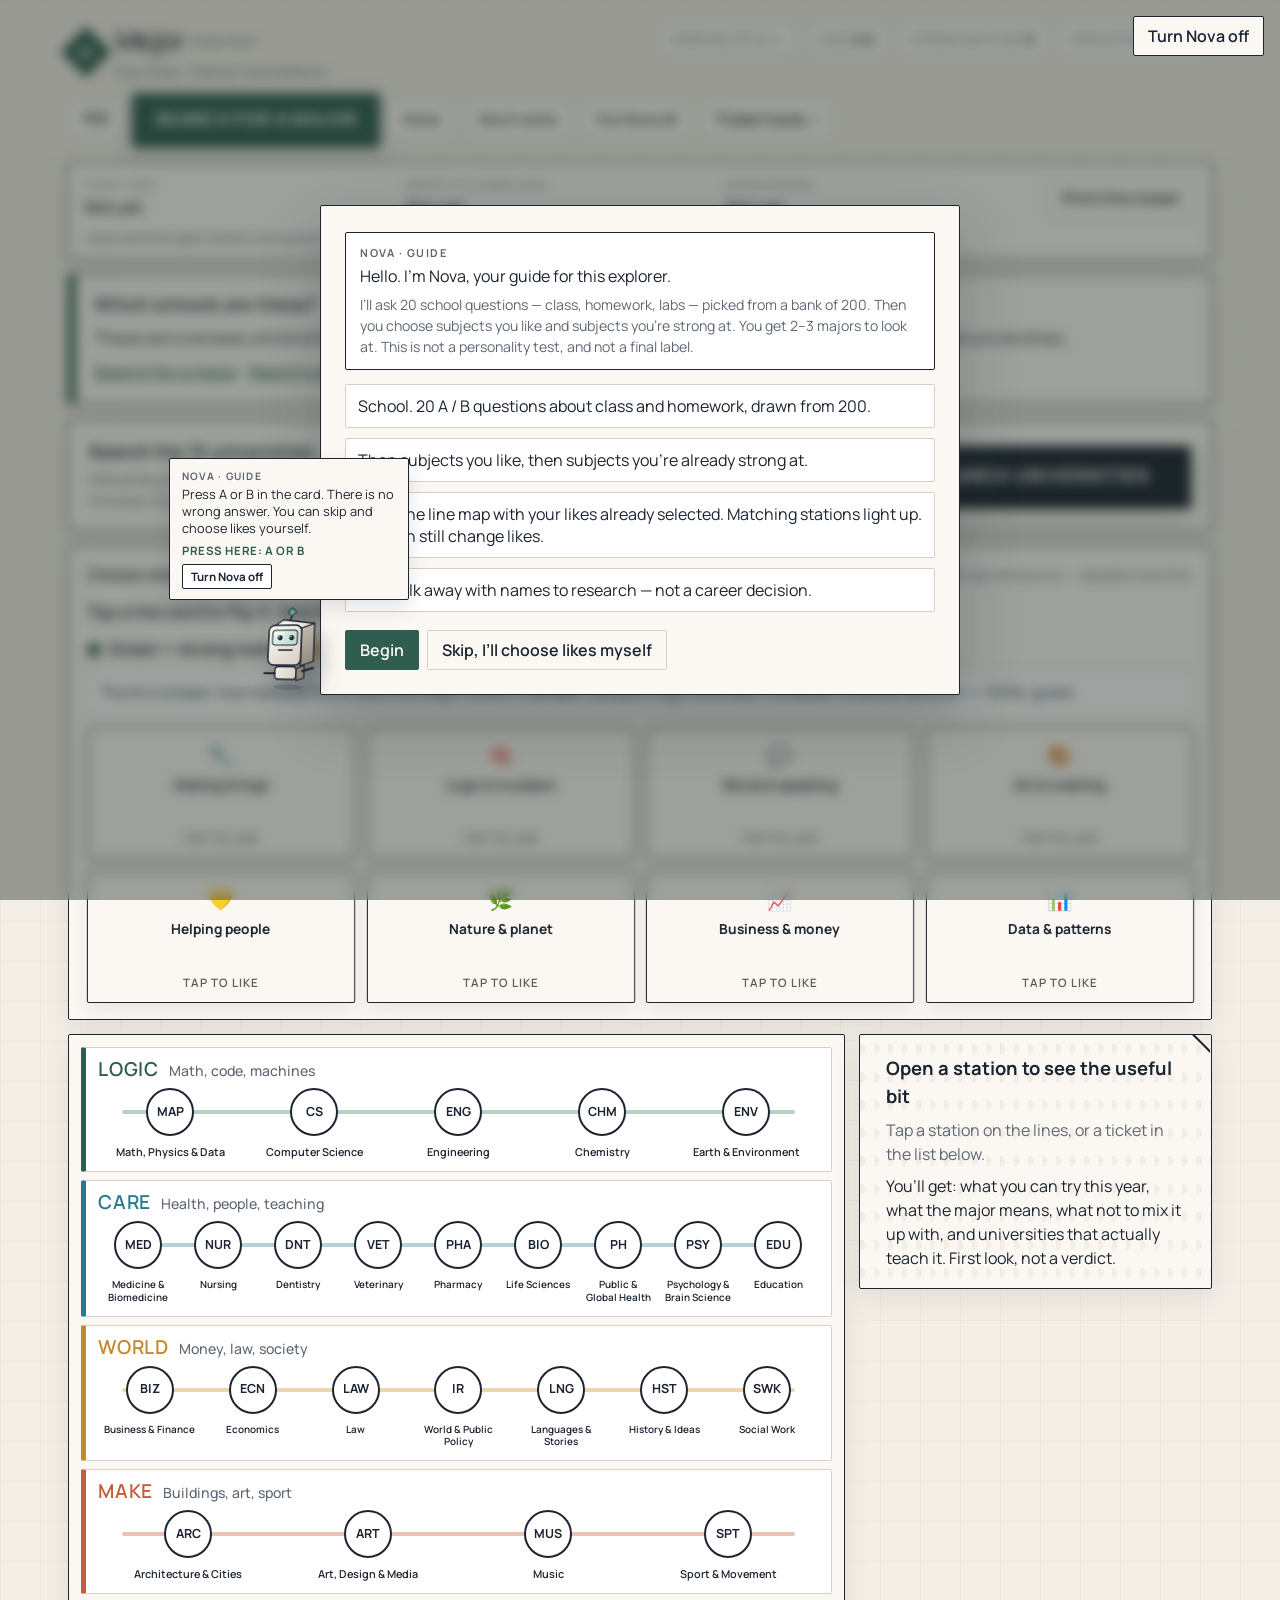
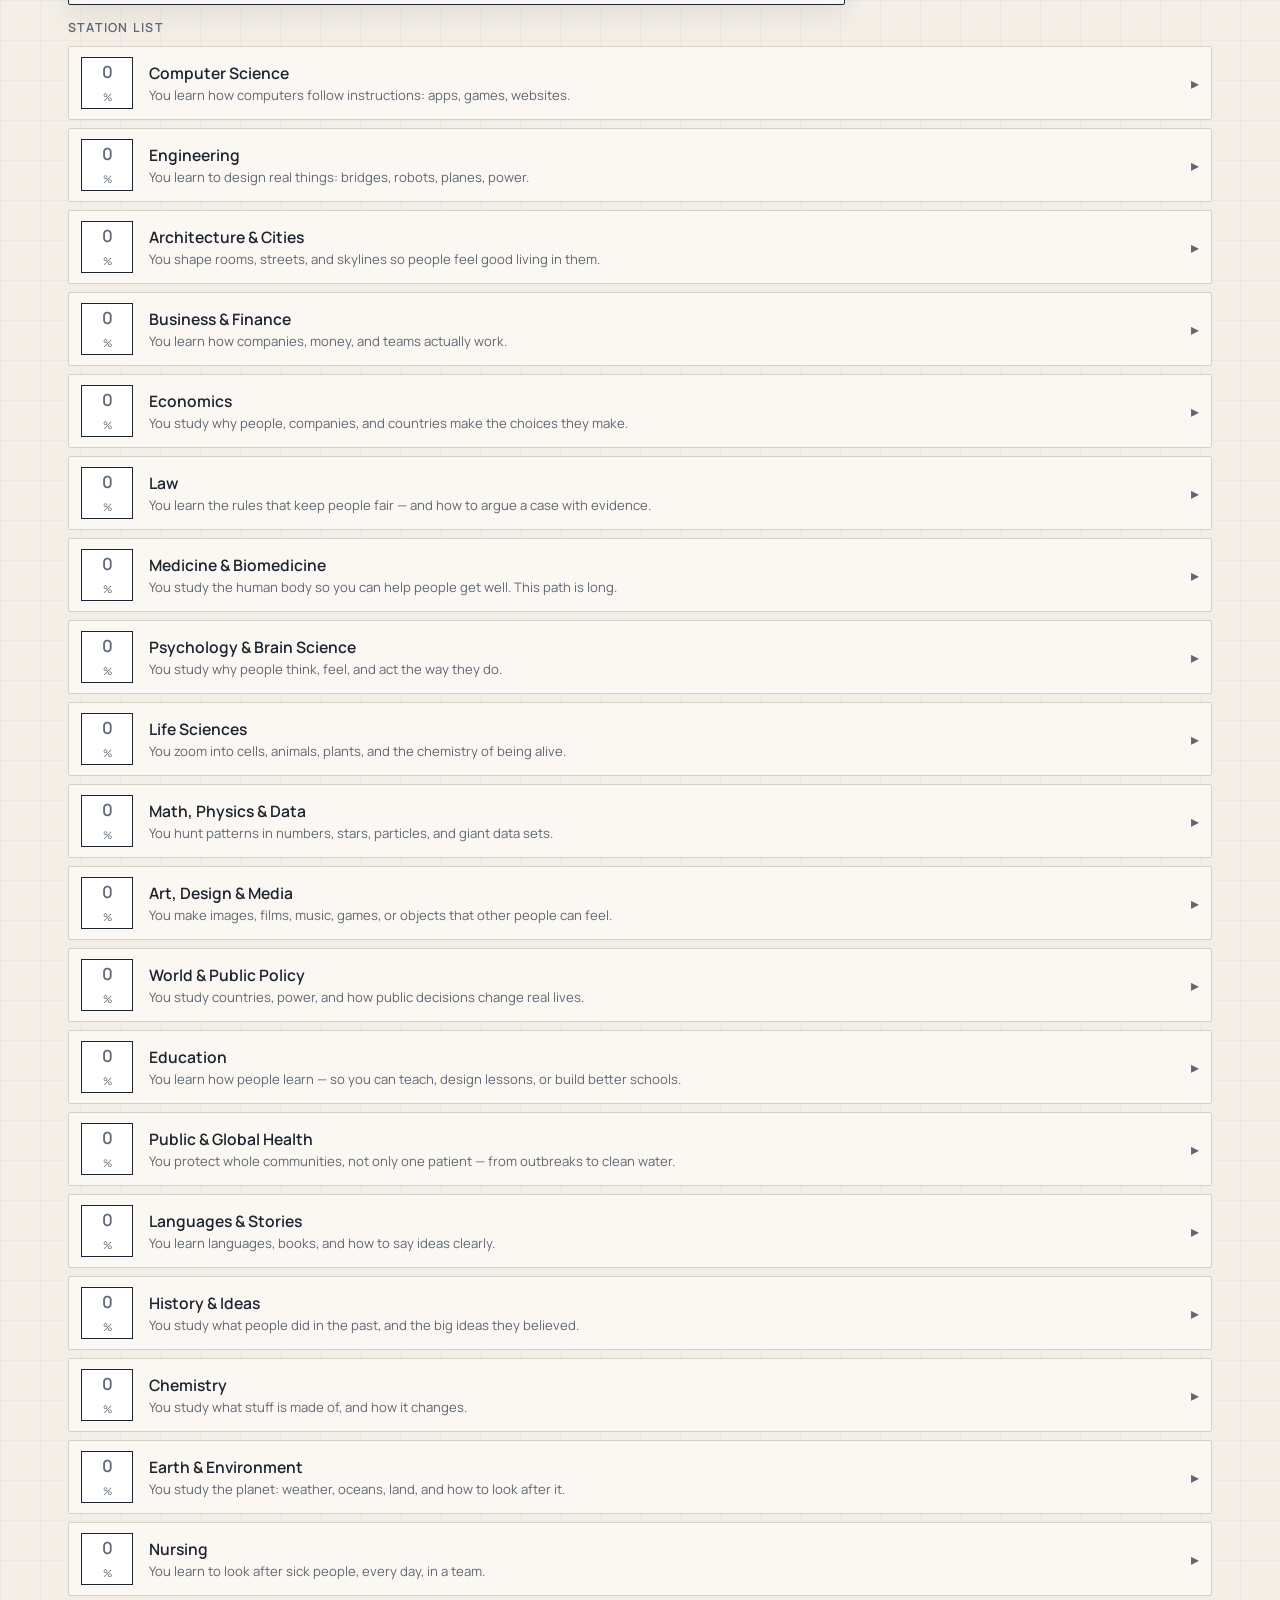
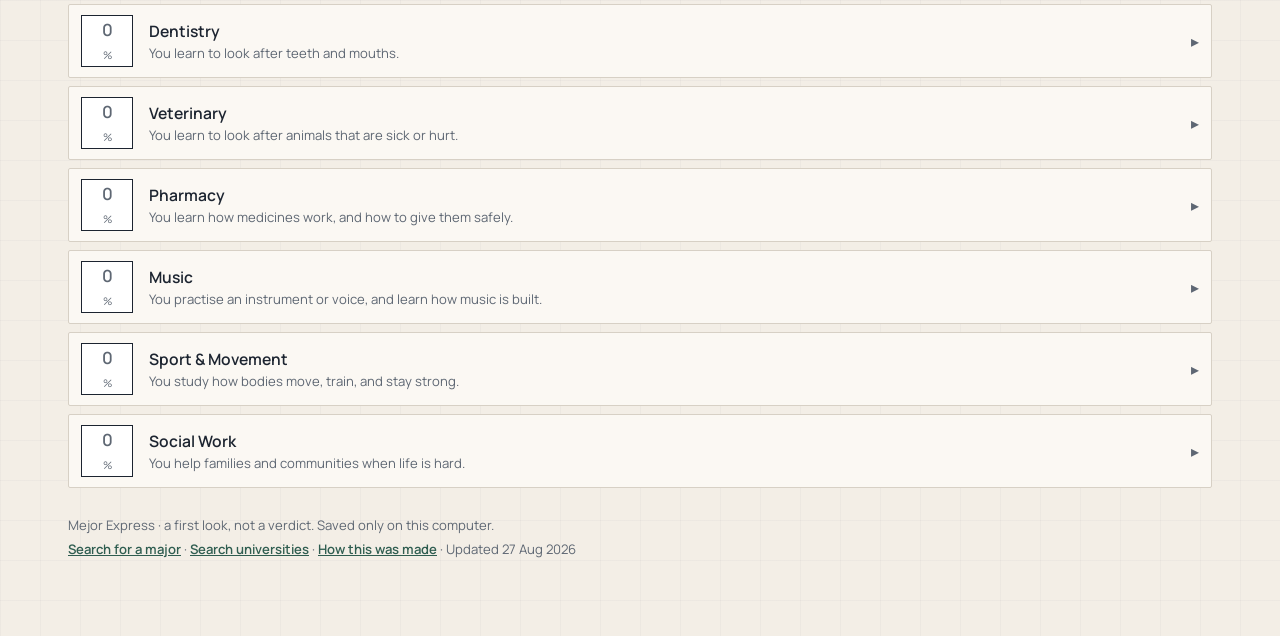
==== commit 62b94bdd: "Polish README for 14-16 audience, add schools page, and ship backend deploy config." ====
--- a/explorer.html
+++ b/explorer.html
@@ -197,6 +197,57 @@
       box-shadow: 0 3px 0 #1e3f36, 0 8px 18px rgba(47, 93, 80, 0.28);
     }
     a.search-btn:hover { filter: brightness(1.08); }
+    .uni-search-band {
+      display: flex;
+      flex-wrap: wrap;
+      align-items: center;
+      justify-content: space-between;
+      gap: 14px 20px;
+      margin-bottom: 14px;
+      padding: 18px 20px;
+      border: 1.5px solid var(--ink);
+      border-radius: var(--radius);
+      background: var(--panel);
+      box-shadow: var(--shadow);
+    }
+    .uni-search-band b {
+      display: block;
+      font-family: var(--serif);
+      font-size: 1.12rem;
+      font-weight: 700;
+      margin-bottom: 6px;
+    }
+    .uni-search-band p {
+      margin: 0;
+      font-size: 0.92rem;
+      line-height: 1.45;
+      color: var(--muted);
+      max-width: 36em;
+    }
+    a.uni-search-btn {
+      display: inline-flex;
+      align-items: center;
+      justify-content: center;
+      flex: 0 0 auto;
+      min-width: min(100%, 300px);
+      min-height: 56px;
+      padding: 16px 28px;
+      background: var(--ink);
+      color: #fbf8f3;
+      border: 1.5px solid var(--ink);
+      border-radius: 2px;
+      font: inherit;
+      font-weight: 800;
+      font-size: 1.12rem;
+      letter-spacing: 0.06em;
+      text-transform: uppercase;
+      text-decoration: none;
+      text-align: center;
+      box-shadow: 0 4px 0 #0c1110, 0 10px 22px rgba(12, 17, 16, 0.22);
+      transition: filter 0.15s var(--ease), transform 0.15s var(--ease);
+    }
+    a.uni-search-btn:hover { filter: brightness(1.12); transform: translateY(-1px); }
+    html[lang="zh-Hans"] a.uni-search-btn { letter-spacing: 0.04em; text-transform: none; }
     button.ghost, button.play {
       appearance: none;
       border: 1px solid var(--line);
@@ -242,10 +293,10 @@
     }
     .match-key i {
       display: inline-block;
-      width: 16px; height: 16px;
+      width: 14px; height: 14px;
       margin-right: 8px;
       vertical-align: -2px;
-      transform: rotate(45deg);
+      border-radius: 999px;
     }
     .match-key .hot { background: #2f5d50; }
     .match-key .mid { background: #e0a33a; }
@@ -338,13 +389,16 @@
 
     .stage {
       display: grid;
-      grid-template-columns: minmax(0, 1.2fr) minmax(280px, 0.8fr);
+      grid-template-columns: minmax(0, 1.65fr) minmax(240px, 0.75fr);
       gap: 14px;
       margin-bottom: 14px;
+      align-items: start;
     }
     .radar-wrap {
       position: relative;
-      min-height: 760px;
+      align-self: start;
+      height: auto;
+      width: 100%;
       border-radius: 2px;
       border: 1.5px solid var(--ink);
       background: var(--panel);
@@ -354,26 +408,24 @@
     }
     .metro {
       position: relative;
-      flex: 1;
+      flex: none;
       width: 100%;
       min-width: 0;
-      min-height: 0;
       display: flex;
       flex-direction: column;
-      justify-content: stretch;
-      gap: 14px;
-      padding: 20px 16px 16px;
+      justify-content: flex-start;
+      gap: 8px;
+      padding: 12px 12px 10px;
       overflow: visible;
     }
     .line-row {
       display: grid;
-      grid-template-columns: minmax(0, 168px) minmax(0, 1fr);
-      gap: 14px;
-      align-items: center;
-      flex: 1;
-      min-height: 0;
+      grid-template-columns: 1fr;
+      gap: 6px;
+      align-items: stretch;
+      flex: 0 0 auto;
       min-width: 0;
-      padding: 14px 14px 12px;
+      padding: 10px 12px 8px;
       overflow: visible;
       border: 1px solid var(--line);
       border-left: 5px solid var(--ink);
@@ -384,10 +436,16 @@
     .line-row[data-line="care"] { border-left-color: #2a7a8c; }
     .line-row[data-line="world"] { border-left-color: #c48a2a; }
     .line-row[data-line="make"] { border-left-color: #c45c3a; }
+    .line-meta {
+      display: flex;
+      flex-wrap: wrap;
+      align-items: baseline;
+      gap: 4px 10px;
+    }
     .line-meta b {
-      display: block;
+      display: inline;
       font-family: var(--serif);
-      font-size: 1.45rem;
+      font-size: 1.2rem;
       letter-spacing: 0.04em;
       text-transform: uppercase;
       color: var(--ink);
@@ -399,11 +457,11 @@
     .line-row[data-line="world"] .line-meta b { color: #c48a2a; }
     .line-row[data-line="make"] .line-meta b { color: #c45c3a; }
     .line-meta span {
-      display: block;
-      margin-top: 6px;
-      font-size: 0.92rem;
+      display: inline;
+      margin: 0;
+      font-size: 0.88rem;
       color: var(--muted);
-      line-height: 1.4;
+      line-height: 1.35;
       font-weight: 500;
       text-transform: none;
       letter-spacing: 0;
@@ -411,36 +469,39 @@
     html[lang="zh-Hans"] .line-meta b {
       letter-spacing: 0.04em;
       text-transform: none;
-      font-size: 1.35rem;
+      font-size: 1.12rem;
     }
     .rail {
       position: relative;
       display: flex;
       flex-wrap: nowrap;
       align-items: flex-start;
-      justify-content: space-evenly;
-      gap: 4px 6px;
+      justify-content: space-between;
+      gap: 2px 3px;
       min-width: 0;
-      min-height: 0;
-      padding: 8px 10px 6px;
-      overflow-x: auto;
-      overflow-y: visible;
-      overscroll-behavior-x: contain;
-      scrollbar-width: thin;
+      padding: 0 2px;
+      overflow: visible;
     }
     .rail::before {
       content: "";
       position: absolute;
-      left: 8px; right: 8px; top: 46px;
+      left: clamp(19px, 2.1vw, 24px);
+      right: clamp(19px, 2.1vw, 24px);
+      top: calc(2px + clamp(38px, 4.2vw, 48px) / 2);
+      transform: translateY(-50%);
       height: 4px;
       border-radius: 99px;
       z-index: 0;
       background: #d7d0c5;
+      pointer-events: none;
     }
     .line-row[data-line="logic"] .rail::before { background: #b7d0c6; }
     .line-row[data-line="care"] .rail::before { background: #b5d0d6; }
     .line-row[data-line="world"] .rail::before { background: #ead7b0; }
     .line-row[data-line="make"] .rail::before { background: #e8c4b8; }
+    .rail.dense .star .name {
+      font-size: 0.62rem;
+    }
     .star {
       appearance: none;
       background: none;
@@ -449,40 +510,60 @@
       font: inherit;
       position: relative;
       z-index: 1;
-      flex: 0 0 auto;
-      width: 84px;
-      max-width: 96px;
-      min-width: 72px;
+      flex: 1 1 0;
+      min-width: 0;
+      max-width: none;
+      width: auto;
       margin: 0;
-      padding: 18px 6px 0;
+      padding: 2px 1px 4px;
       transition: opacity 0.35s;
       cursor: pointer;
       text-align: center;
       pointer-events: auto;
       overflow: visible;
+      display: flex;
+      flex-direction: column;
+      align-items: center;
+      gap: 9px;
     }
     .star .planet {
-      width: 40px; height: 40px; margin: 0 auto;
-      display: grid; place-items: center;
+      position: relative;
+      z-index: 1;
+      width: clamp(38px, 4.2vw, 48px);
+      height: clamp(38px, 4.2vw, 48px);
+      flex: none;
+      display: grid;
+      place-items: center;
       background: #fff;
       border: 2px solid var(--ink);
-      font-size: 0.78rem; font-weight: 700;
+      border-radius: 999px;
+      font-size: 0.78rem;
+      font-weight: 700;
       color: var(--ink);
-      transform: rotate(45deg) scale(var(--s, 1));
-      transform-origin: center;
-      transition: transform 0.35s var(--ease), background 0.35s, color 0.35s, border-color 0.35s;
-    }
-    .star .planet span { transform: rotate(-45deg); display: block; }
+      transform: scale(var(--s, 1));
+      transform-origin: center top;
+      transition: transform 0.35s var(--ease), background 0.35s, color 0.35s, border-color 0.35s, box-shadow 0.35s;
+    }
+    .star .planet span { display: block; line-height: 1; }
     .star .name {
       display: block;
-      margin: 14px 0 0;
-      font-size: 0.72rem;
-      line-height: 1.25;
+      width: 100%;
+      margin: 0;
+      padding: 0 2px;
+      font-size: 0.68rem;
+      line-height: 1.28;
       color: var(--ink);
       font-weight: 600;
-      overflow-wrap: anywhere;
-    }
-    .star.hot .planet { background: #2f5d50; color: #fbf8f3; border-color: #2f5d50; }
+      hyphens: none;
+      word-break: normal;
+      overflow-wrap: break-word;
+    }
+    .star.hot .planet {
+      background: #2f5d50;
+      color: #fbf8f3;
+      border-color: #2f5d50;
+      box-shadow: 0 0 0 3px rgba(47, 93, 80, 0.18);
+    }
     .star.mid .planet { background: #e0a33a; color: #1c2430; border-color: #e0a33a; }
     .star.lock .planet { box-shadow: 0 0 0 3px #1c2430; }
     .star.hot .name { color: #2f5d50; }
@@ -492,7 +573,10 @@
     .star:focus-visible,
     .star.lock { z-index: 8; }
     .star:hover .planet,
-    .star:focus-visible .planet { transform: rotate(45deg) scale(calc(var(--s, 1) * 1.08)); }
+    .star:focus-visible .planet {
+      transform: scale(1.05);
+      box-shadow: 0 4px 12px rgba(28, 36, 48, 0.14);
+    }
     .fare {
       width: 52px; height: 52px; flex: none;
       display: grid; place-items: center;
@@ -508,7 +592,7 @@
     .fare.mid { background: #e0a33a; color: #1c2430; }
     .fare.low { color: var(--muted); }
 
-    .briefing-shell { min-width: 0; min-height: 0; }
+    .briefing-shell { min-width: 0; min-height: 0; align-self: start; height: auto; }
     .briefing {
       position: relative;
       background:
@@ -516,10 +600,11 @@
       border: 1.5px solid var(--ink);
       border-radius: 2px;
       padding: 20px 22px 18px 26px;
-      min-height: 720px;
+      min-height: 0;
+      max-height: min(78vh, 680px);
+      overflow-y: auto;
       display: flex; flex-direction: column; gap: 10px;
       box-shadow: var(--shadow);
-      overflow: hidden;
     }
     .briefing::after {
       content: "";
@@ -672,7 +757,7 @@
     #uniTip .why { margin: 0 0 6px; color: var(--muted); font-size: 0.8rem; }
     #uniTip .why b { display: inline; font-family: var(--sans); font-size: 0.8rem; color: var(--lime); }
     #uniTip .why.off b { color: #c45c3a; }
-    .idle { color: var(--ink); margin: auto 0; text-align: left; line-height: 1.5; }
+    .idle { color: var(--ink); margin: 0; text-align: left; line-height: 1.5; }
     .idle b { display: block; font-family: var(--serif); font-size: 1.15rem; margin-bottom: 8px; }
     .idle p { margin: 0 0 8px; color: var(--muted); }
     .idle p:last-child { margin-bottom: 0; color: var(--ink); }
@@ -915,9 +1000,10 @@
 
     @media (max-width: 860px) {
       .stage { grid-template-columns: 1fr; }
-      .radar-wrap, .briefing, .briefing-shell { min-height: 640px; }
+      .radar-wrap, .briefing, .briefing-shell { min-height: 0; }
       .line-row { grid-template-columns: 1fr; padding: 12px; }
-      .rail { overflow-x: auto; overflow-y: visible; }
+      .line-meta { margin-bottom: 4px; }
+      .rail { overflow: visible; }
       .like-grid { grid-template-columns: repeat(2, 1fr); }
       .hud { grid-template-columns: 1fr; }
       .hud-stats { justify-content: flex-start; }
@@ -988,8 +1074,16 @@
     <aside class="note">
       <b data-i18n="note.kicker">Which schools are these?</b>
       <p data-i18n="note">These are overseas universities many Chinese students actually attend — not a world “best” list, and not mainland universities.</p>
-      <p><a href="search.html" data-i18n="nav.search">Search for a major</a> · <a href="method.html" data-i18n="nav.method">How this was made</a></p>
+      <p><a href="search.html" data-i18n="nav.search">Search for a major</a> · <a href="schools.html" data-i18n="nav.searchUnis">Search universities</a> · <a href="method.html" data-i18n="nav.method">How this was made</a></p>
     </aside>
+
+    <section class="uni-search-band">
+      <div>
+        <b data-i18n="schools.band.t">Search the 15 universities</b>
+        <p data-i18n="schools.band.p">Official faculties and major names at overseas Top-100 schools popular with Chinese international students.</p>
+      </div>
+      <a class="uni-search-btn" href="schools.html" data-i18n="nav.searchUnis">Search universities</a>
+    </section>
 
     <section class="likes">
       <div class="likes-head">
@@ -1033,7 +1127,7 @@
       <aside class="briefing" id="briefing">
         <div class="idle" id="briefIdle">
           <b data-i18n="brief.idleT">Open a station to see the useful bit</b>
-          <p data-i18n="brief.idle">Tap a diamond on the lines, or a ticket in the list below.</p>
+          <p data-i18n="brief.idle">Tap a station on the lines, or a ticket in the list below.</p>
           <p data-i18n="brief.idle2">You’ll get: what you can try this year, what the major means, what not to mix it up with, and universities that actually teach it. First look, not a verdict.</p>
         </div>
         <div id="briefBody" hidden></div>
@@ -1049,7 +1143,7 @@
 
     <footer class="site-foot">
       <p data-i18n="foot.legal">Mejor Express · a first look, not a verdict. Saved only on this computer.</p>
-      <p><a href="search.html" data-i18n="nav.search">Search for a major</a> · <a href="method.html" data-i18n="nav.method">How this was made</a> · <span data-i18n="updated">Updated 27 Aug 2026</span></p>
+      <p><a href="search.html" data-i18n="nav.search">Search for a major</a> · <a href="schools.html" data-i18n="nav.searchUnis">Search universities</a> · <a href="method.html" data-i18n="nav.method">How this was made</a> · <span data-i18n="updated">Updated 27 Aug 2026</span></p>
     </footer>
   </div>
 
@@ -1068,6 +1162,7 @@
   <button class="nova-wake" type="button" data-nova-wake hidden>Ask Nova</button>
 
   <script src="i18n.js"></script>
+  <script src="universities.js"></script>
   <script src="catalog.js"></script>
   <script src="catalog-majors.js"></script>
   <script src="quiz-bank.js"></script>
@@ -1085,23 +1180,7 @@
       { id: "data", label: "Data & patterns", ico: "📊", hint: "Charts, stats, hidden patterns" }
     ];
 
-    const UNIVERSITIES = {
-      ucl: { short: "UCL", name: "University College London", country: "UK", qs: 9, evidence: "#1 Chinese headcount in the UK (HESA)", intro: "In central London. Known for medicine, architecture (The Bartlett), and education (IOE). A very common UK pick for Chinese students." },
-      melbourne: { short: "Melbourne", name: "University of Melbourne", country: "Australia", qs: 19, evidence: "Go8 cluster: 86% of new Chinese students in Australia", intro: "A Group of Eight university in Australia, strong across many subjects. Often on the shortlist for study in Australia." },
-      unsw: { short: "UNSW", name: "UNSW Sydney", country: "Australia", qs: 20, evidence: "Go8 cluster", intro: "In Sydney. Especially known for engineering and business. Also in Australia’s Group of Eight." },
-      sydney: { short: "Sydney", name: "University of Sydney", country: "Australia", qs: 25, evidence: "Go8 cluster", intro: "One of Australia’s oldest universities. Strong in medicine, law, and arts, with a city campus in Sydney." },
-      toronto: { short: "Toronto", name: "University of Toronto", country: "Canada", qs: 29, evidence: "Often named Canada’s top Chinese-student destination", intro: "Canada’s largest research university, downtown Toronto. Often named a top Canadian choice for Chinese students." },
-      edinburgh: { short: "Edinburgh", name: "University of Edinburgh", country: "UK", qs: 34, evidence: "Top 5 UK by Chinese headcount (HESA)", intro: "In Scotland’s capital. Historic, with well-known medicine, informatics, and arts." },
-      manchester: { short: "Manchester", name: "University of Manchester", country: "UK", qs: 35, evidence: "~50% of students are mainland Chinese (HESA)", intro: "A large campus in northern England. Big Chinese-student community; strong in science and engineering." },
-      kcl: { short: "King’s", name: "King’s College London", country: "UK", qs: 31, evidence: "Top 5 UK by Chinese headcount (HESA)", intro: "In London, by the Thames. Known for health, law, war studies, and humanities, with hospitals nearby." },
-      columbia: { short: "Columbia", name: "Columbia University", country: "USA", qs: 38, evidence: "~5,035 Chinese students; 3rd in the US (SEVIS)", intro: "An Ivy League school in New York City. Competitive; known for journalism, world affairs, and medicine." },
-      ubc: { short: "UBC", name: "University of British Columbia", country: "Canada", qs: 40, evidence: "Often named a top Chinese-student destination in Canada", intro: "In Vancouver, by mountains and ocean. Strong in science, and a frequent Canadian destination for Chinese students." },
-      nyu: { short: "NYU", name: "New York University", country: "USA", qs: 55, evidence: "Highest Chinese concentration among major US schools in this set", intro: "Based in New York City. Known for arts (Tisch) and business (Stern). In this set, it has the highest share of Chinese students among the US schools." },
-      uiuc: { short: "UIUC", name: "University of Illinois Urbana-Champaign", country: "USA", qs: 70, evidence: "Top 5 US by total foreign-student population (DHS)", intro: "A large US public campus in Illinois. Famous for engineering and computer science. It has no medical school in this set." },
-      glasgow: { short: "Glasgow", name: "University of Glasgow", country: "UK", qs: 79, evidence: "Top 5 UK by Chinese headcount (HESA)", intro: "A historic Scottish university. Strong in medicine, law, and arts, and among the UK schools with many Chinese students." },
-      southampton: { short: "Southampton", name: "University of Southampton", country: "UK", qs: 87, evidence: "60%+ of students are mainland Chinese (HESA)", intro: "On England’s south coast. Known for engineering and ocean science, with a high share of students from mainland China." },
-      sheffield: { short: "Sheffield", name: "University of Sheffield", country: "UK", qs: 92, evidence: "~58% Chinese concentration (HESA)", intro: "In northern England. Known for engineering, architecture, and journalism, with a high share of Chinese students." }
-    };
+    const UNIVERSITIES = window.MejorUniversities || {};
 
     const MAJORS = [
       {
@@ -1927,28 +2006,29 @@
 
     LINES.forEach((line) => {
       const rail = document.querySelector('[data-rail="' + line.id + '"]');
+      if (rail) {
+        rail.setAttribute("data-stops", String(line.stops.length));
+        if (line.stops.length >= 6) rail.classList.add("dense");
+      }
       line.stops.forEach((id) => {
         const major = MAJORS.find((m) => m.id === id);
         if (!major || !rail) return;
+        const label = majorLoc(major).name;
         const star = document.createElement("button");
         star.type = "button";
         star.className = "star";
         star.id = "star-" + major.id;
-        star.innerHTML = `<span class="planet"><span>${major.code}</span></span><span class="name">${majorLoc(major).name}</span>`;
+        star.title = label;
+        star.setAttribute("aria-label", label);
+        star.innerHTML = `<span class="planet"><span>${major.code}</span></span><span class="name">${label}</span>`;
         star.addEventListener("click", () => lockMajor(major.id));
         rail.appendChild(star);
       });
     });
 
-    function placeStop(star, match) {
+    function placeStop(star) {
       if (!star) return;
-      let scale = 1;
-      if (selected.size) {
-        if (match >= 70) scale = 1.12;
-        else if (match >= 40) scale = 1.04;
-        else scale = 0.92;
-      }
-      star.style.setProperty("--s", String(scale));
+      star.style.setProperty("--s", "1");
     }
 
     /* Match = how many of YOUR likes this major covers. 2 of 2 likes = 100%. Easy to explain in class. */
@@ -2287,7 +2367,7 @@
       rank.forEach((row) => {
         const star = document.getElementById("star-" + row.m.id);
         if (!star) return;
-        placeStop(star, row.match);
+        placeStop(star);
         star.classList.toggle("hot", selected.size > 0 && row.match >= 70);
         star.classList.toggle("mid", selected.size > 0 && row.match >= 40 && row.match < 70);
         star.classList.toggle("dim", selected.size > 0 && row.match < 40);
@@ -2641,8 +2721,11 @@
       MAJORS.forEach((m) => {
         const star = document.getElementById("star-" + m.id);
         if (!star) return;
+        const label = majorLoc(m).name;
+        star.title = label;
+        star.setAttribute("aria-label", label);
         const name = star.querySelector(".name");
-        if (name) name.textContent = majorLoc(m).name;
+        if (name) name.textContent = label;
       });
       renderTypeChip();
       setWorkingStyle(pathType);
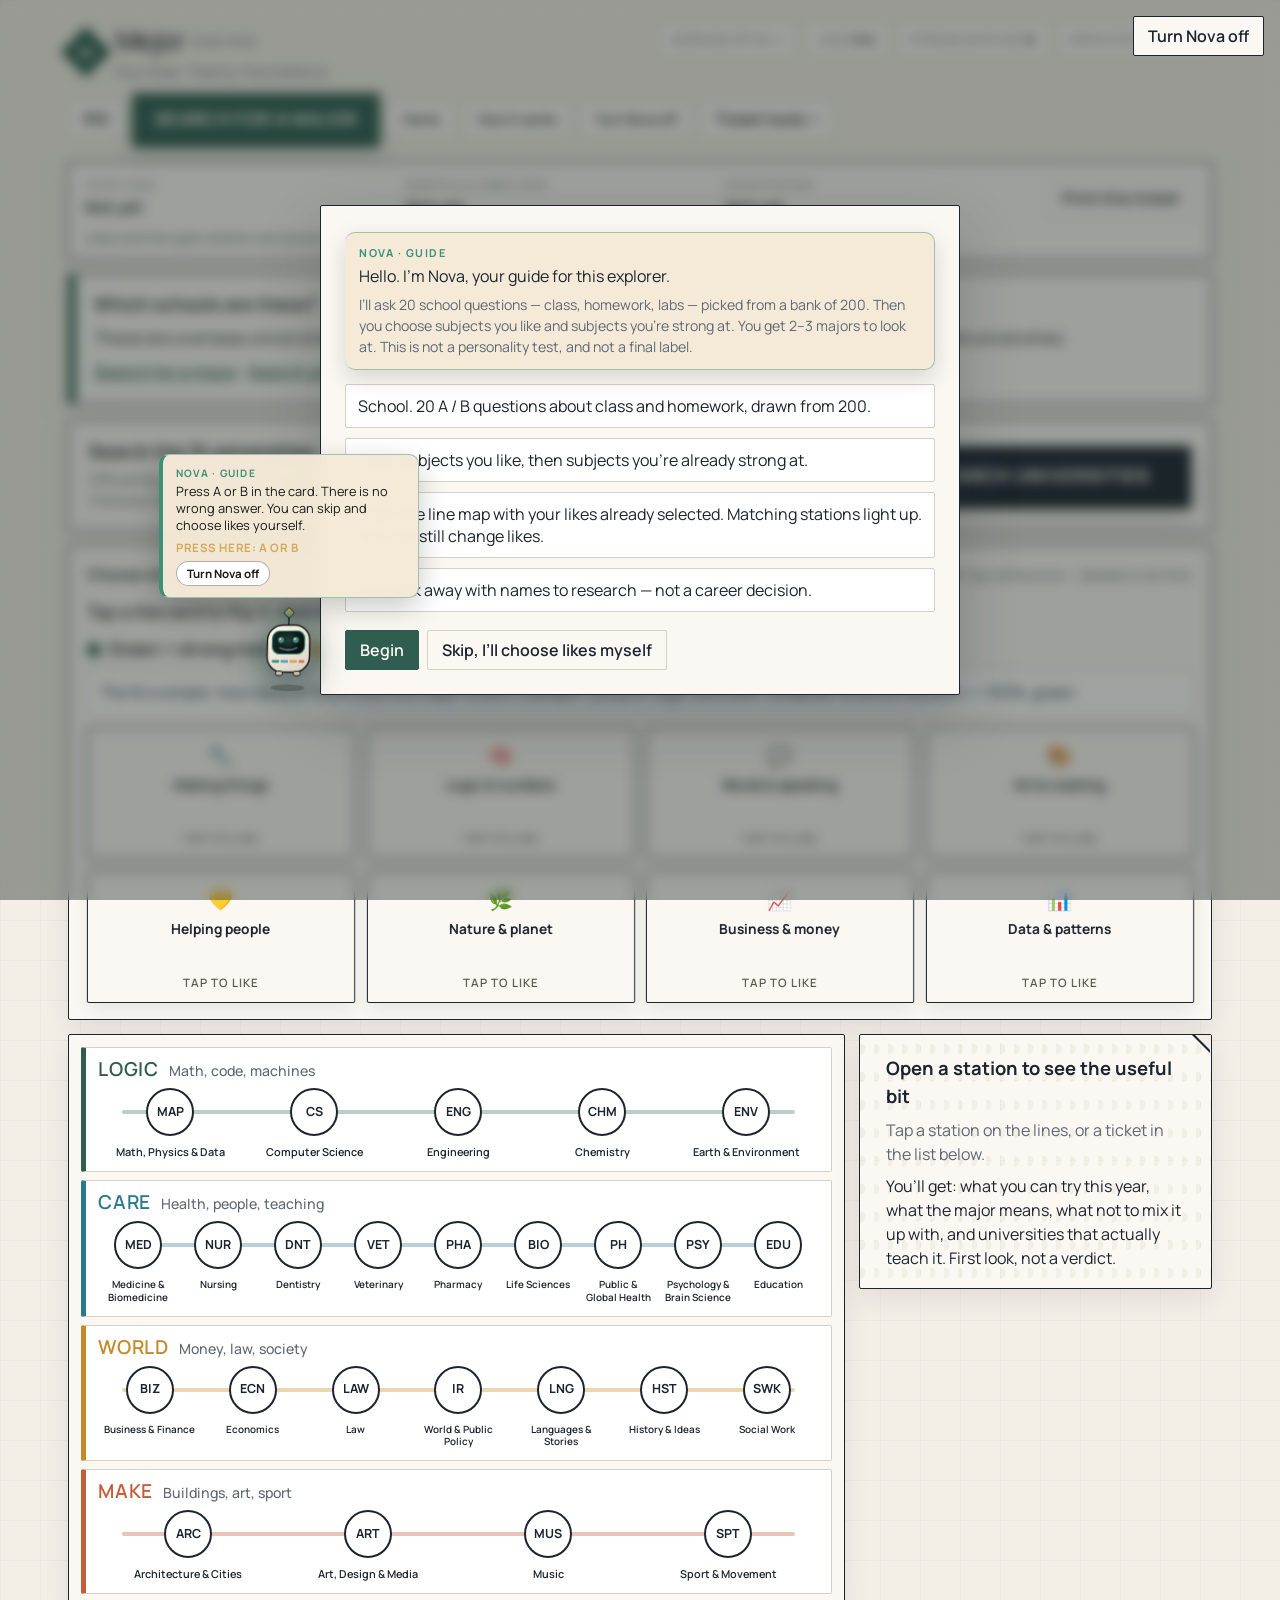
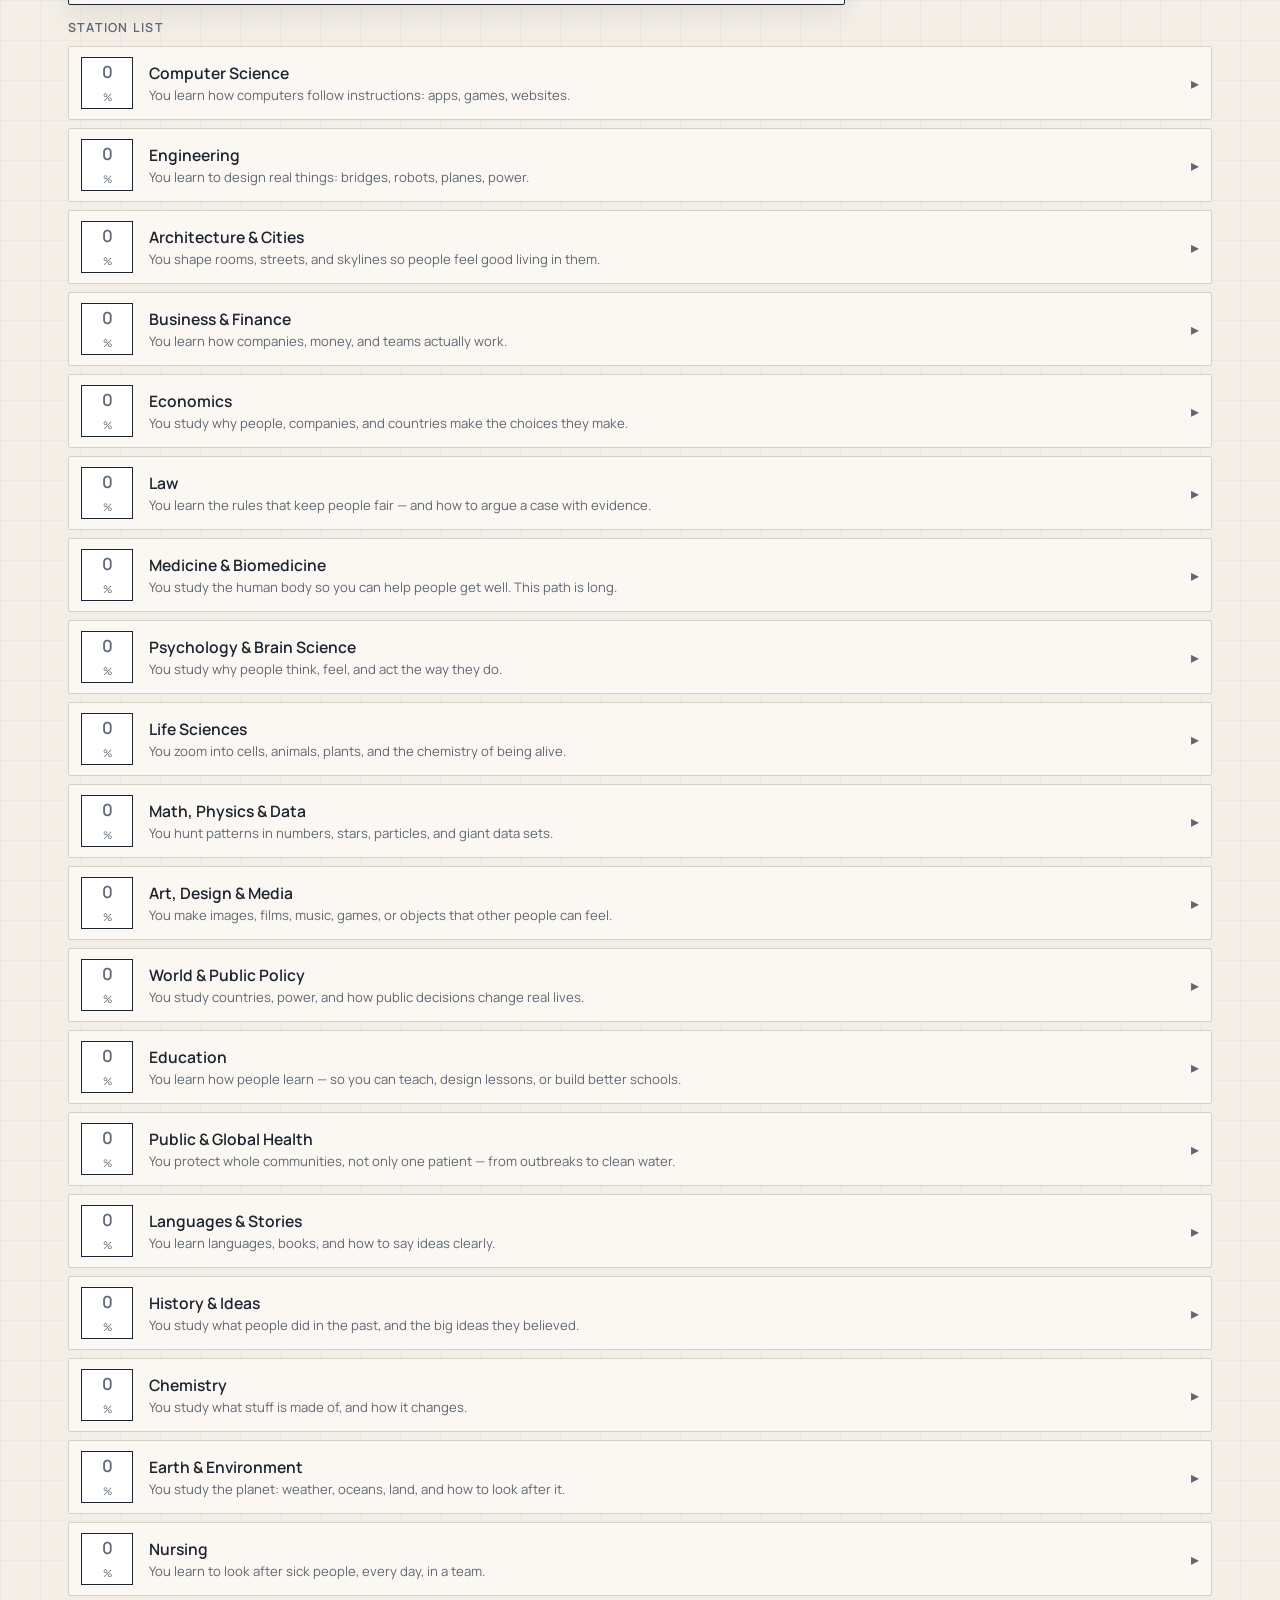
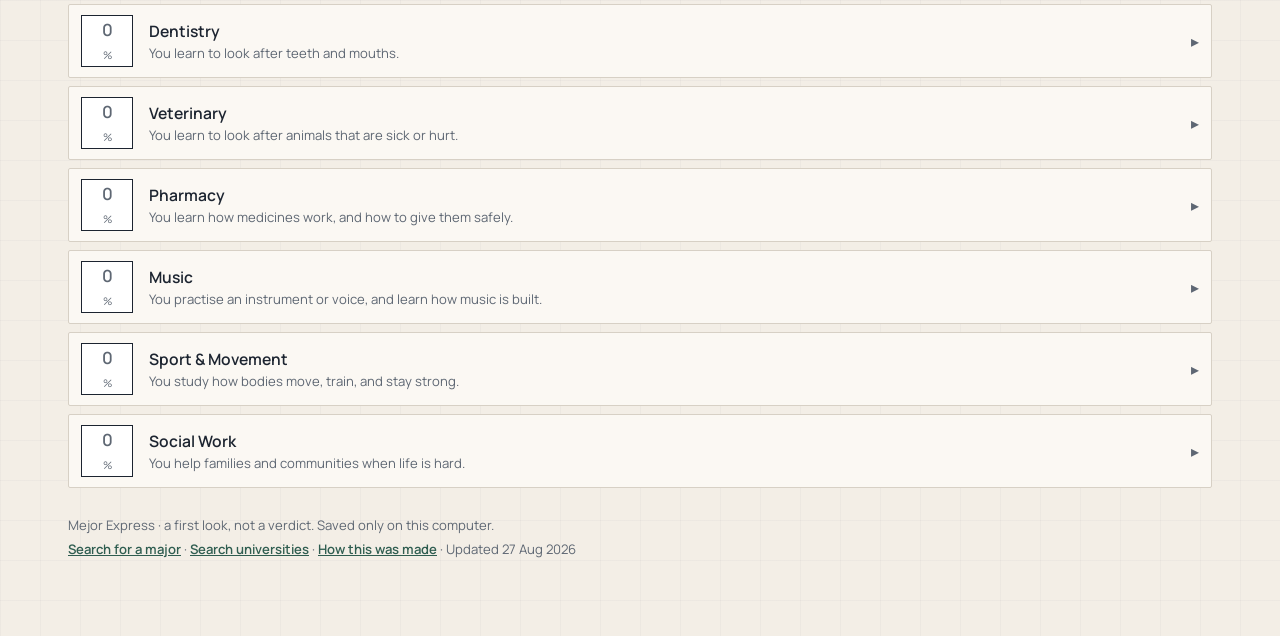
==== commit 67a38b3f: "Share the home space look across search pages, refresh Nova, and tidy Chinese CTAs. Keep major/unive" ====
--- a/explorer.html
+++ b/explorer.html
@@ -12,7 +12,7 @@
   </script>
   <link rel="preconnect" href="https://fonts.googleapis.com" />
   <link rel="preconnect" href="https://fonts.gstatic.com" crossorigin />
-  <link href="https://fonts.googleapis.com/css2?family=Manrope:wght@400;500;600;700;800&display=swap" rel="stylesheet" />
+  <link href="https://fonts.googleapis.com/css2?family=Manrope:wght@400;500;600;700;800&family=Noto+Sans+SC:wght@400;500;600;700&display=swap" rel="stylesheet" />
   <style>
     :root {
       --bg: #f3eee6;
@@ -29,11 +29,10 @@
       --radius: 2px;
       --ease: cubic-bezier(0.22, 1, 0.36, 1);
       --shadow: 0 10px 28px rgba(28, 36, 48, 0.08);
-      --serif: "Manrope", "PingFang SC", "Microsoft YaHei", sans-serif;
-      --sans: "Manrope", "PingFang SC", "Microsoft YaHei", "Segoe UI", system-ui, sans-serif;
-    }
-
-    html[lang="zh-Hans"] body { font-family: "Manrope", "Microsoft YaHei", "PingFang SC", sans-serif; }
+      --serif: "Manrope", "Noto Sans SC", sans-serif;
+      --sans: "Manrope", "Noto Sans SC", sans-serif;
+    }
+
     html[lang="zh-Hans"] .stat,
     html[lang="zh-Hans"] button.ghost,
     html[lang="zh-Hans"] button.play,
@@ -707,8 +706,6 @@
       z-index: 90;
       box-sizing: border-box;
       width: min(340px, calc(100vw - 24px));
-      max-height: min(48vh, 340px);
-      overflow: auto;
       background: #fbf8f3;
       color: var(--ink);
       border: 1.5px solid var(--ink);
@@ -717,6 +714,7 @@
       box-shadow: 0 14px 32px rgba(28, 36, 48, 0.2);
       pointer-events: none;
       display: none;
+      overflow: visible;
       overflow-wrap: break-word;
       word-break: normal;
     }
@@ -951,46 +949,46 @@
       width: 72px;
       height: 84px;
       position: relative;
-      perspective: 460px;
+      perspective: 520px;
       transform-style: preserve-3d;
-      transform: rotateY(-16deg) rotateX(8deg);
-      transform-origin: 50% 72%;
-      animation: mejorNova3d 4.6s ease-in-out infinite;
-      filter: drop-shadow(8px 14px 10px rgba(28, 36, 48, 0.22));
+      transform: rotateY(-12deg) rotateX(6deg);
+      transform-origin: 50% 78%;
+      animation: mejorNova3d 5.2s ease-in-out infinite;
+      filter: drop-shadow(0 10px 16px rgba(12, 17, 16, 0.35)) drop-shadow(0 0 10px rgba(61, 143, 120, 0.2));
     }
     .nova svg { width: 72px; height: 84px; display: block; overflow: visible; }
     .nova .eye {
       transform-origin: center;
       animation: blink 5.5s infinite;
     }
+    .nova.think .nova-smile { opacity: 0; }
+    .nova.listen .eye { animation-duration: 7s; }
     @keyframes blink {
       0%, 92%, 100% { transform: scaleY(1); }
-      95% { transform: scaleY(0.12); }
+      95% { transform: scaleY(0.15); }
+    }
+    @keyframes mejorNova3d {
+      0%, 100% { transform: rotateY(-14deg) rotateX(7deg) translateY(0); }
+      50% { transform: rotateY(12deg) rotateX(5deg) translateY(-8px); }
     }
     @media (prefers-reduced-motion: reduce) {
-      .nova { animation: none; transform: rotateY(-14deg) rotateX(7deg); }
+      .nova { animation: none; transform: rotateY(-10deg) rotateX(6deg); }
     }
     .nova-bubble {
-      background: #fff;
-      border: 1.5px solid var(--ink);
-      border-radius: 2px;
+      background: rgba(244, 234, 214, 0.97);
+      border: 1.5px solid rgba(61, 143, 120, 0.45);
+      border-left: 4px solid var(--logic);
+      border-radius: 10px;
       padding: 12px 14px;
       position: relative;
       overflow-wrap: anywhere;
+      box-shadow: 0 8px 22px rgba(12, 17, 16, 0.15);
     }
     .nova-bubble::before { display: none; }
-    .nova-bubble::before {
-      content: "";
-      position: absolute;
-      left: -7px; top: 16px;
-      border-width: 7px 8px 7px 0;
-      border-style: solid;
-      border-color: transparent var(--line) transparent transparent;
-    }
     .nova-name {
       font-size: 0.68rem;
       letter-spacing: 0.14em;
-      color: var(--muted);
+      color: #3d8f78;
       font-weight: 700;
       margin-bottom: 4px;
       text-transform: uppercase;
@@ -1082,7 +1080,7 @@
         <b data-i18n="schools.band.t">Search the 15 universities</b>
         <p data-i18n="schools.band.p">Official faculties and major names at overseas Top-100 schools popular with Chinese international students.</p>
       </div>
-      <a class="uni-search-btn" href="schools.html" data-i18n="nav.searchUnis">Search universities</a>
+      <a class="uni-search-btn" id="searchUnis" href="schools.html" data-i18n="nav.searchUnis" data-nova-stop="searchUnis">Search universities</a>
     </section>
 
     <section class="likes">
@@ -1666,7 +1664,8 @@
     let lockedId = null;
     let novaTour = 0;
     let novaTourStation = null;
-    const NOVA_OPEN_STEPS = 7;
+    const MAP_TOUR_LAST = 4;
+    const STATION_TOUR_LAST = 7;
     let sector = "ALL";
     let pathType = null;
     let quizIndex = 0;
@@ -2081,7 +2080,7 @@
     }
 
     function novaFace(mood) {
-      return `<div class="nova ${mood}" aria-hidden="true">${MejorNova.faceSvg()}</div>`;
+      return `<div class="nova ${mood || ""}" aria-hidden="true">${MejorNova.faceSvg(mood || "quiz")}</div>`;
     }
 
     function novaTalk(mood, line, soft) {
@@ -2551,37 +2550,64 @@
       document.querySelectorAll(".nova-aim").forEach((el) => el.classList.remove("nova-aim"));
     }
 
-    function pickNovaTarget() {
-      const quizOpen = !tutorial.classList.contains("hide");
-      if (quizOpen) {
-        const nextSub = document.getElementById("nextSubBtn");
-        const subPick = quizCard.querySelector(".sub-grid .choice");
-        if (subPick && nextSub && nextSub.disabled) return subPick;
-        return document.getElementById("startQuizBtn")
-          || document.getElementById("choiceA")
-          || document.getElementById("weightLike")
-          || (nextSub && !nextSub.disabled ? nextSub : subPick)
-          || document.getElementById("enterMapBtn")
-          || quizCard.querySelector("[data-enter], .choice, button.play");
-      }
-      if (selected.size === 0) {
-        return likeGrid.querySelector(".like:not(.on)") || likeGrid.querySelector(".like");
-      }
-      if (lockedId) {
-        const stops = [
-          document.querySelector("#briefing [data-nova-stop='name']"),
-          document.querySelector("#briefing [data-nova-stop='match']"),
-          document.querySelector("#briefing [data-nova-stop='now']") || document.querySelector("#briefing [data-nova-stop='facts']"),
-          document.querySelector("#briefing [data-nova-stop='schools']"),
-          document.getElementById("searchMajor") || document.querySelector("[data-nova-stop='search']"),
-          document.querySelector(".star:not(.lock)") || document.querySelector(".star.hot") || document.querySelector(".star")
-        ];
-        const i = Math.max(0, Math.min(novaTour, stops.length - 1));
-        return stops[i] || stops.find(Boolean) || document.getElementById("briefing");
-      }
-      return document.querySelector(".star.hot")
-        || document.querySelector(".star.mid")
-        || document.querySelector(".star");
+    function pickQuizTarget() {
+      const nextSub = document.getElementById("nextSubBtn");
+      const subPick = quizCard.querySelector(".sub-grid .choice");
+      if (subPick && nextSub && nextSub.disabled) return subPick;
+      return document.getElementById("startQuizBtn")
+        || document.getElementById("choiceA")
+        || document.getElementById("weightLike")
+        || (nextSub && !nextSub.disabled ? nextSub : subPick)
+        || document.getElementById("enterMapBtn")
+        || quizCard.querySelector("[data-enter], .choice, button.play");
+    }
+
+    function mapTourTarget(i) {
+      const stops = [
+        () => document.getElementById("searchUnis") || document.querySelector(".uni-search-band"),
+        () => document.getElementById("likeGrid") || document.querySelector(".likes"),
+        () => document.querySelector(".star.hot") || document.querySelector(".star.mid") || document.querySelector(".line-row") || document.getElementById("radarDisk"),
+        () => document.getElementById("searchMajor"),
+        () => document.body
+      ];
+      return stops[Math.min(i, MAP_TOUR_LAST)]() || document.body;
+    }
+
+    function stationTourTarget(i) {
+      const stops = [
+        () => document.querySelector("#briefing [data-nova-stop='name']") || document.getElementById("briefBody") || document.getElementById("briefing"),
+        () => document.querySelector("#briefing [data-nova-stop='match']"),
+        () => document.querySelector("#briefing [data-nova-stop='specific']") || document.querySelector("#briefing [data-nova-stop='facts']") || document.querySelector("#briefing [data-nova-stop='now']"),
+        () => document.querySelector("#briefing [data-nova-stop='schools']"),
+        () => document.getElementById("searchUnis") || document.querySelector(".uni-search-band"),
+        () => document.getElementById("searchMajor"),
+        () => document.querySelector(".star:not(.lock)") || document.querySelector(".star.hot") || document.querySelector(".star"),
+        () => document.body
+      ];
+      return stops[Math.min(i, STATION_TOUR_LAST)]() || document.body;
+    }
+
+    function mapTourKeys(i) {
+      return [
+        ["guide.tour.unis", "guide.where.searchUnis"],
+        ["guide.tour.likes", "guide.where.likes"],
+        ["guide.tour.lines", "guide.where.lines"],
+        ["guide.tour.search", "guide.where.search"],
+        ["guide.tour.luck", "guide.where.luck"]
+      ][Math.min(i, MAP_TOUR_LAST)];
+    }
+
+    function stationTourKeys(i) {
+      return [
+        ["guide.open", "guide.where.brief"],
+        ["guide.match", "guide.where.match"],
+        ["guide.facts", "guide.where.facts"],
+        ["guide.schools", "guide.where.schools"],
+        ["guide.station.searchUnis", "guide.where.searchUnis"],
+        ["guide.station.search", "guide.where.search"],
+        ["guide.nextStation", "guide.where.next"],
+        ["guide.luck", "guide.where.luck"]
+      ][Math.min(i, STATION_TOUR_LAST)];
     }
 
     function updateNovaGuide() {
@@ -2594,52 +2620,29 @@
         MejorNova.park();
         return;
       }
+      if (quizOpen) {
+        MejorNova.point(pickQuizTarget(), t("guide.where.quiz"), t("guide.quiz"), { glow: false, key: "quiz" });
+        return;
+      }
       if (lockedId !== novaTourStation) {
         novaTourStation = lockedId;
         novaTour = 0;
       }
-      let lineKey = "guide.likes0";
-      let whereKey = "guide.where.likes";
-      if (quizOpen) {
-        lineKey = "guide.quiz";
-        whereKey = "guide.where.quiz";
-      } else if (selected.size === 0 && lockedId) {
-        lineKey = "guide.peek";
-        whereKey = "guide.where.likes";
-      } else if (selected.size === 0) {
-        lineKey = "guide.likes0";
-        whereKey = "guide.where.likes";
-      } else if (lockedId) {
-        const openKeys = [
-          ["guide.open", "guide.tap"],
-          ["guide.match", "guide.where.match"],
-          ["guide.facts", "guide.where.facts"],
-          ["guide.schools", "guide.where.schools"],
-          ["guide.search", "guide.where.search"],
-          ["guide.nextStation", "guide.where.next"],
-          ["guide.luck", "guide.where.luck"]
-        ];
-        const i = Math.max(0, Math.min(novaTour, openKeys.length - 1));
-        lineKey = openKeys[i][0];
-        whereKey = openKeys[i][1];
-        if (i === openKeys.length - 1) {
+      const tourLast = lockedId ? STATION_TOUR_LAST : MAP_TOUR_LAST;
+      const i = Math.max(0, Math.min(novaTour, tourLast));
+      const keys = lockedId ? stationTourKeys(i) : mapTourKeys(i);
+      const target = lockedId ? stationTourTarget(i) : mapTourTarget(i);
+      if (i === tourLast) {
+        if (lockedId) {
           const major = MAJORS.find((m) => m.id === lockedId);
           const name = major ? majorLoc(major).name : t("guide.luck.path");
-          MejorNova.point(document.body, t(whereKey), t(lineKey).replace("{name}", name), {
-            cheer: true,
-            key: "luck",
-            scroll: false
-          });
-          return;
+          MejorNova.point(document.body, t(keys[1]), t(keys[0]).replace("{name}", name), { cheer: true, key: "luck", scroll: false });
+        } else {
+          MejorNova.point(document.body, t(keys[1]), t(keys[0]), { cheer: true, key: "luck", scroll: false });
         }
-      } else if (selected.size >= MAX_LIKES) {
-        lineKey = "guide.likesFull";
-        whereKey = "guide.where.lines";
-      } else {
-        lineKey = "guide.likesMore";
-        whereKey = "guide.where.lines";
+        return;
       }
-      MejorNova.point(pickNovaTarget(), t(whereKey), t(lineKey), quizOpen ? { glow: false, key: "quiz" } : undefined);
+      MejorNova.point(target, t(keys[1]), t(keys[0]));
     }
 
     document.getElementById("helpBtn").onclick = () => {
@@ -2776,18 +2779,20 @@
     function nextNovaTour() {
       if (!MejorNova.isOn()) return;
       if (!tutorial.classList.contains("hide")) return;
-      if (!lockedId || !selected.size) return;
-      novaTour = Math.min(novaTour + 1, NOVA_OPEN_STEPS - 1);
+      const tourLast = lockedId ? STATION_TOUR_LAST : MAP_TOUR_LAST;
+      if (novaTour >= tourLast) return;
+      novaTour += 1;
       updateNovaGuide();
     }
     document.addEventListener("mejor-nova-next", nextNovaTour);
     document.addEventListener("pointerup", (e) => {
       if (!MejorNova.isOn()) return;
       if (!tutorial.classList.contains("hide")) return;
-      if (!lockedId || !selected.size) return;
+      const tourLast = lockedId ? STATION_TOUR_LAST : MAP_TOUR_LAST;
+      if (novaTour >= tourLast) return;
       if (e.button != null && e.button !== 0) return;
-      if (e.target.closest("[data-nova-toggle], [data-nova-wake], [data-lang-toggle], #helpBtn, #retakeBtn, #clearBtn, #printStub, #scanBtn, .ticket-tools, #searchMajor, .search-btn")) return;
-      if (e.target.closest(".star, .card[data-id], .like")) return;
+      if (e.target.closest("[data-nova-toggle], [data-nova-wake], [data-lang-toggle], #helpBtn, #retakeBtn, #clearBtn, #printStub, #scanBtn, .ticket-tools, #searchMajor, #searchUnis, .search-btn, .uni-search-btn")) return;
+      if (e.target.closest(".star, .card[data-id], .like, .chip, [data-uni]")) return;
       if (e.target.closest("#novaFlyer")) return;
       nextNovaTour();
     });
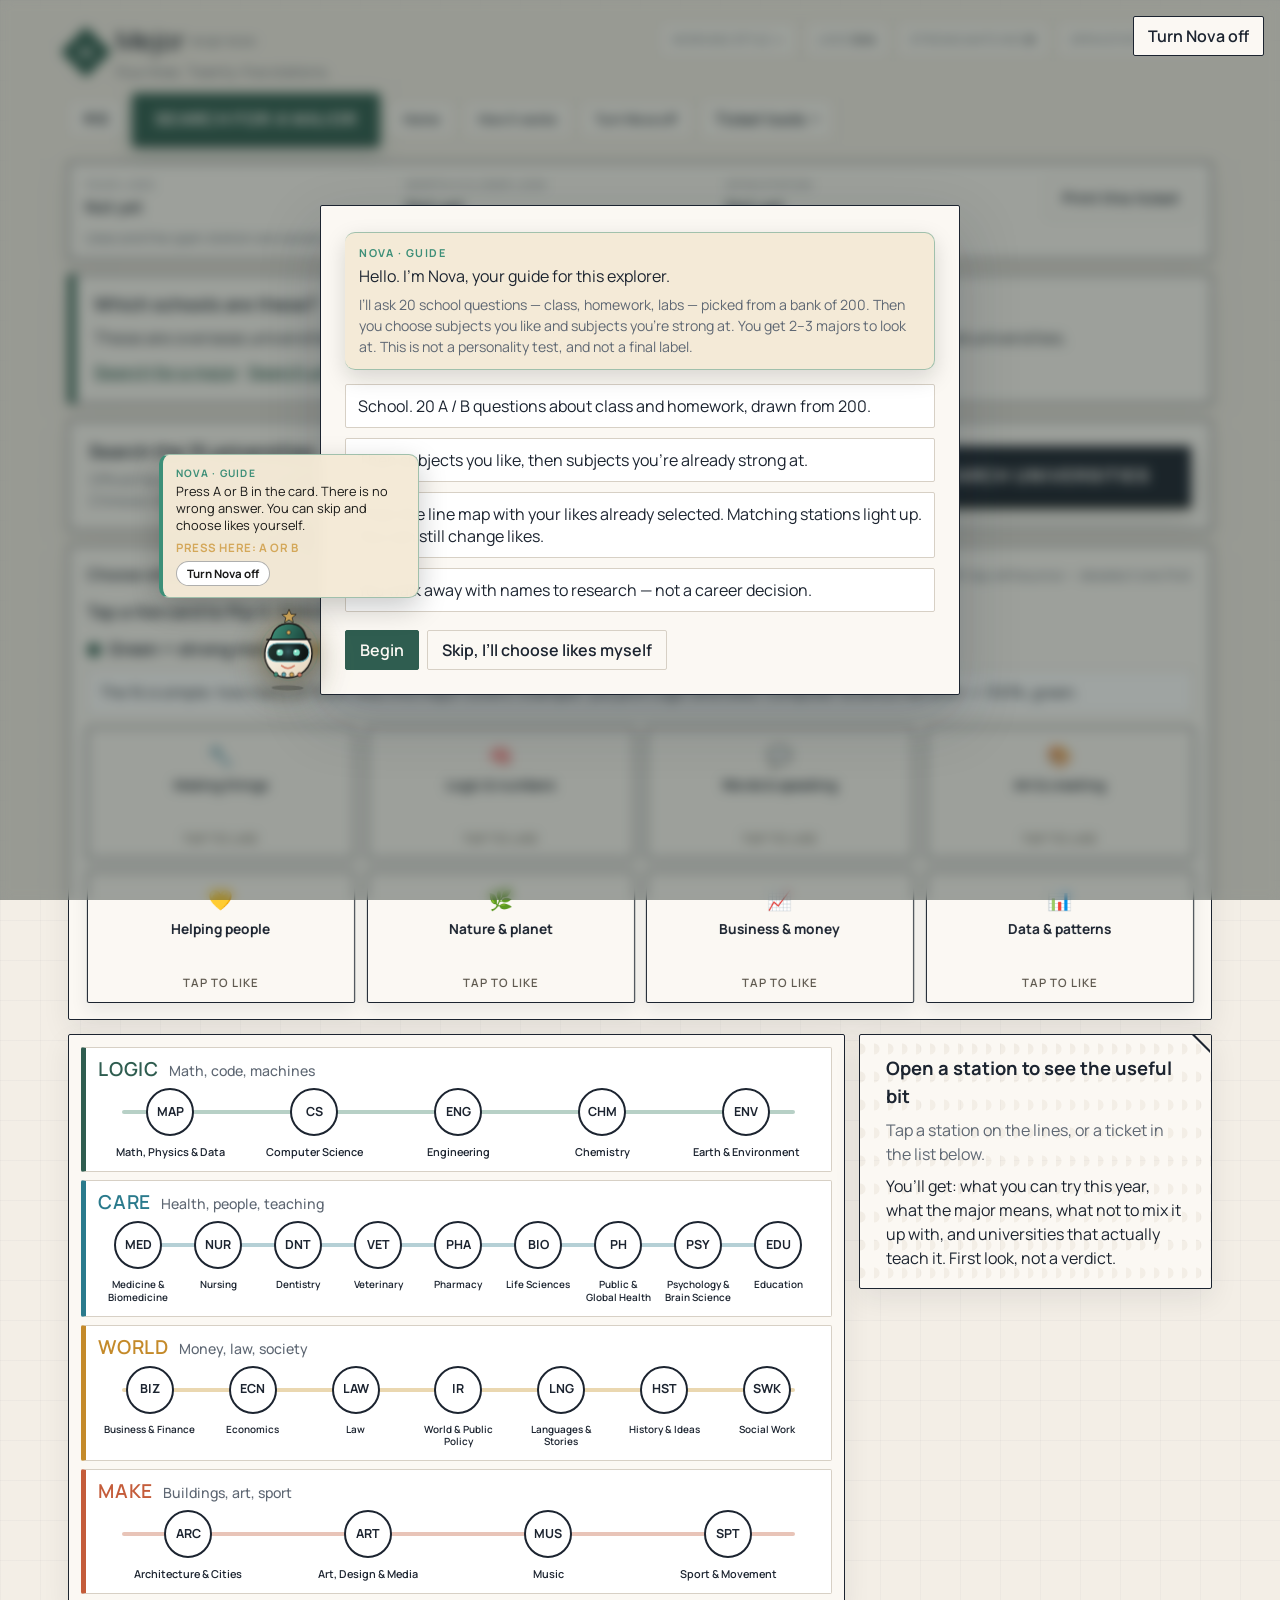
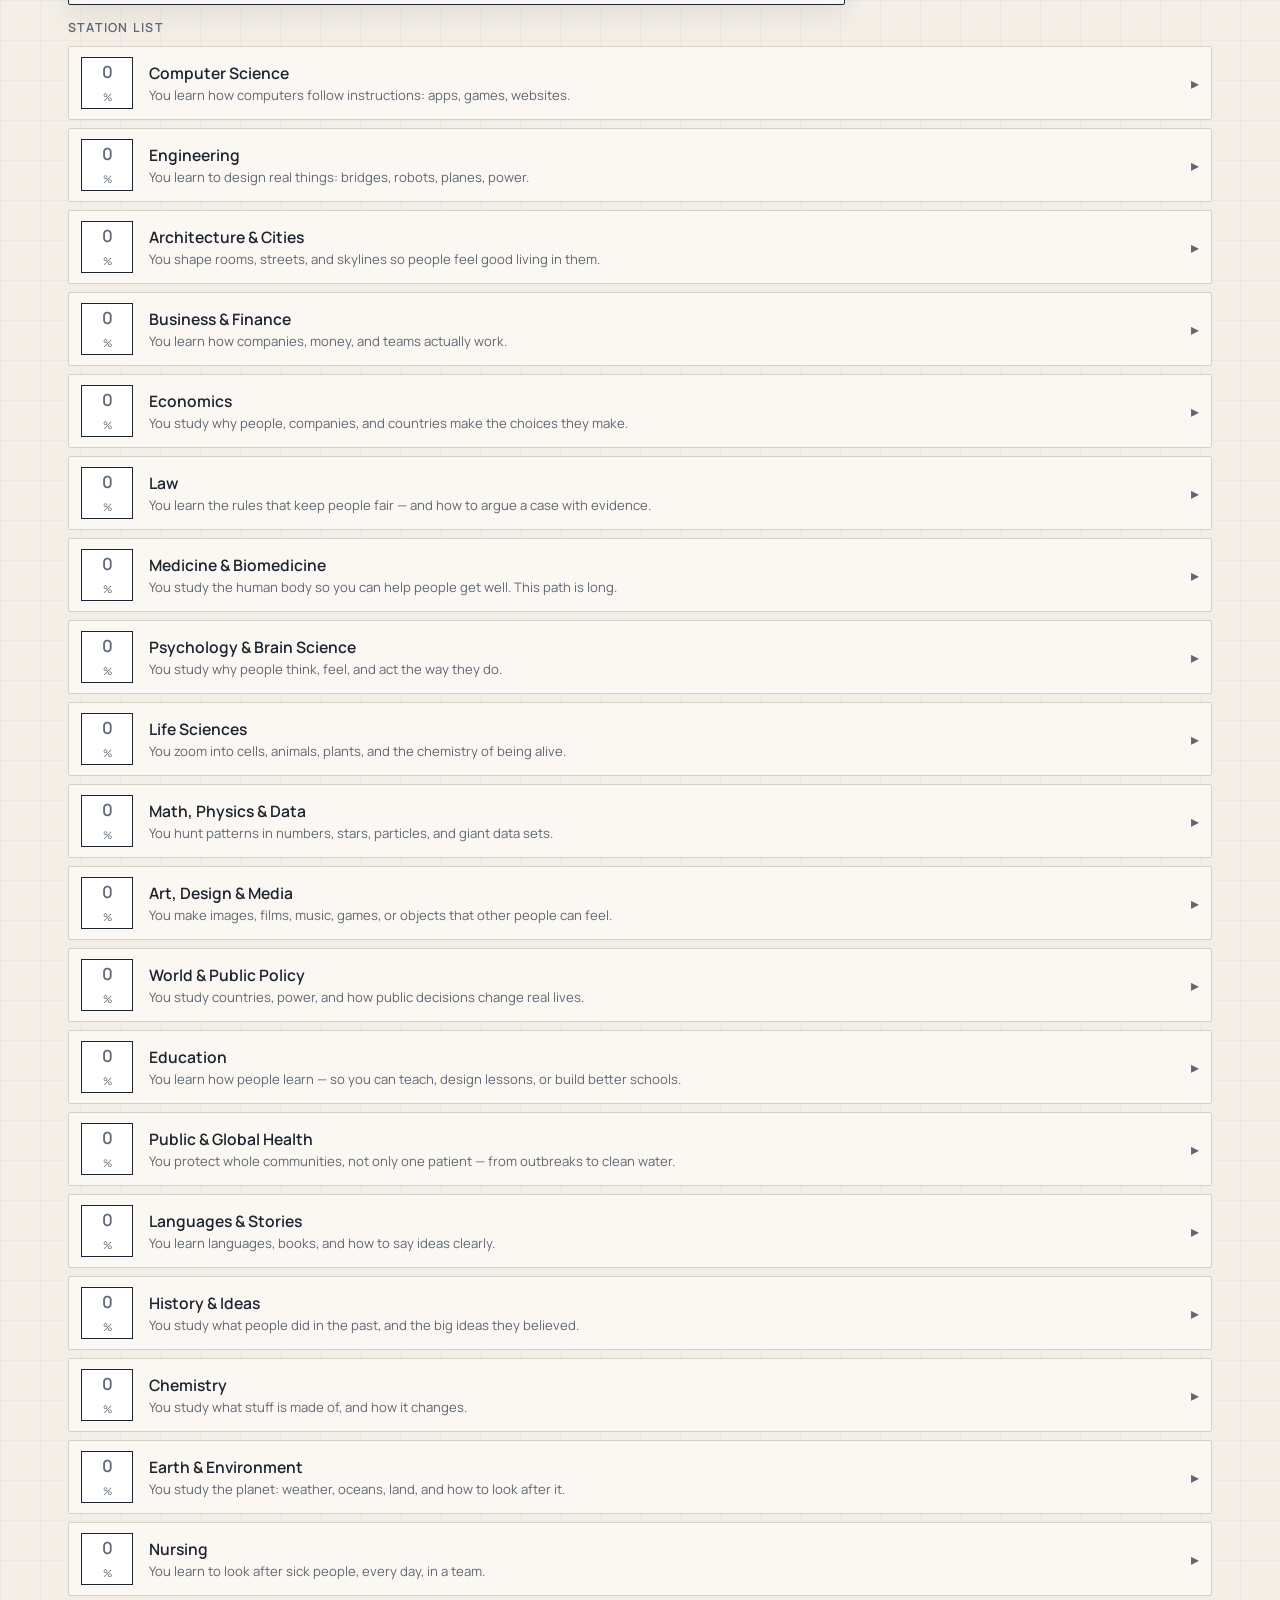
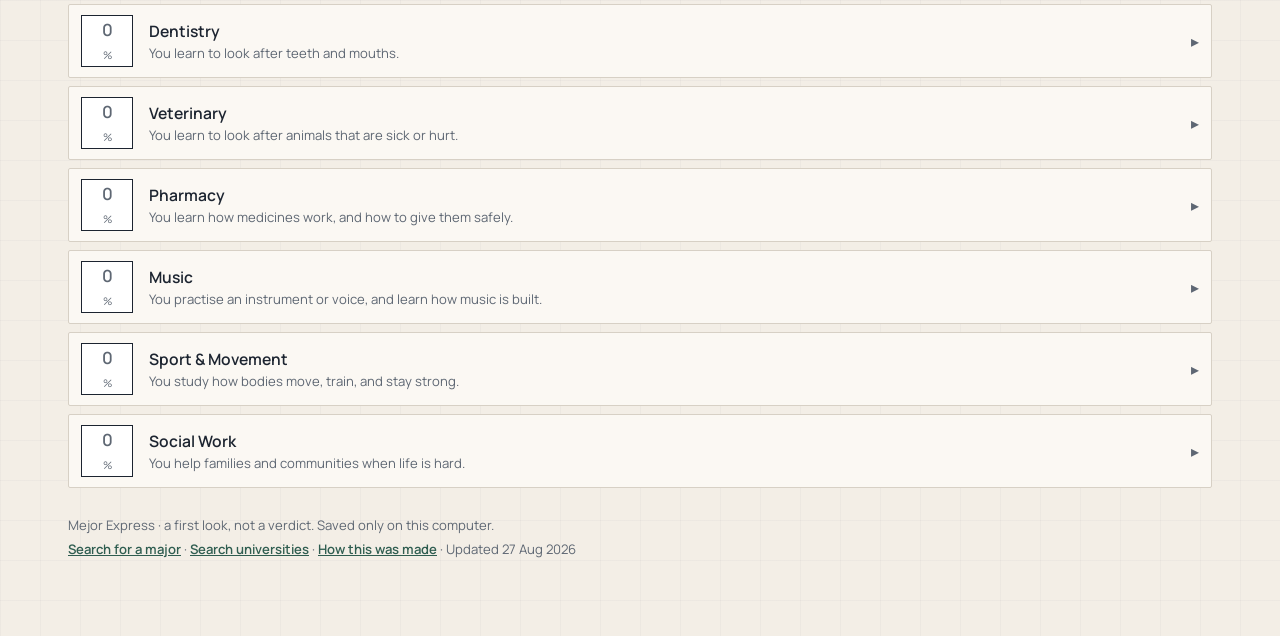
==== commit 6ce448e1: "Redraw Nova as a round station guide. The face keeps the blink, the smile, and the four line colors," ====
--- a/explorer.html
+++ b/explorer.html
@@ -954,7 +954,7 @@
       transform: rotateY(-12deg) rotateX(6deg);
       transform-origin: 50% 78%;
       animation: mejorNova3d 5.2s ease-in-out infinite;
-      filter: drop-shadow(0 10px 16px rgba(12, 17, 16, 0.35)) drop-shadow(0 0 10px rgba(61, 143, 120, 0.2));
+      filter: drop-shadow(0 10px 16px rgba(12, 17, 16, 0.35)) drop-shadow(0 0 10px rgba(212, 168, 90, 0.35));
     }
     .nova svg { width: 72px; height: 84px; display: block; overflow: visible; }
     .nova .eye {
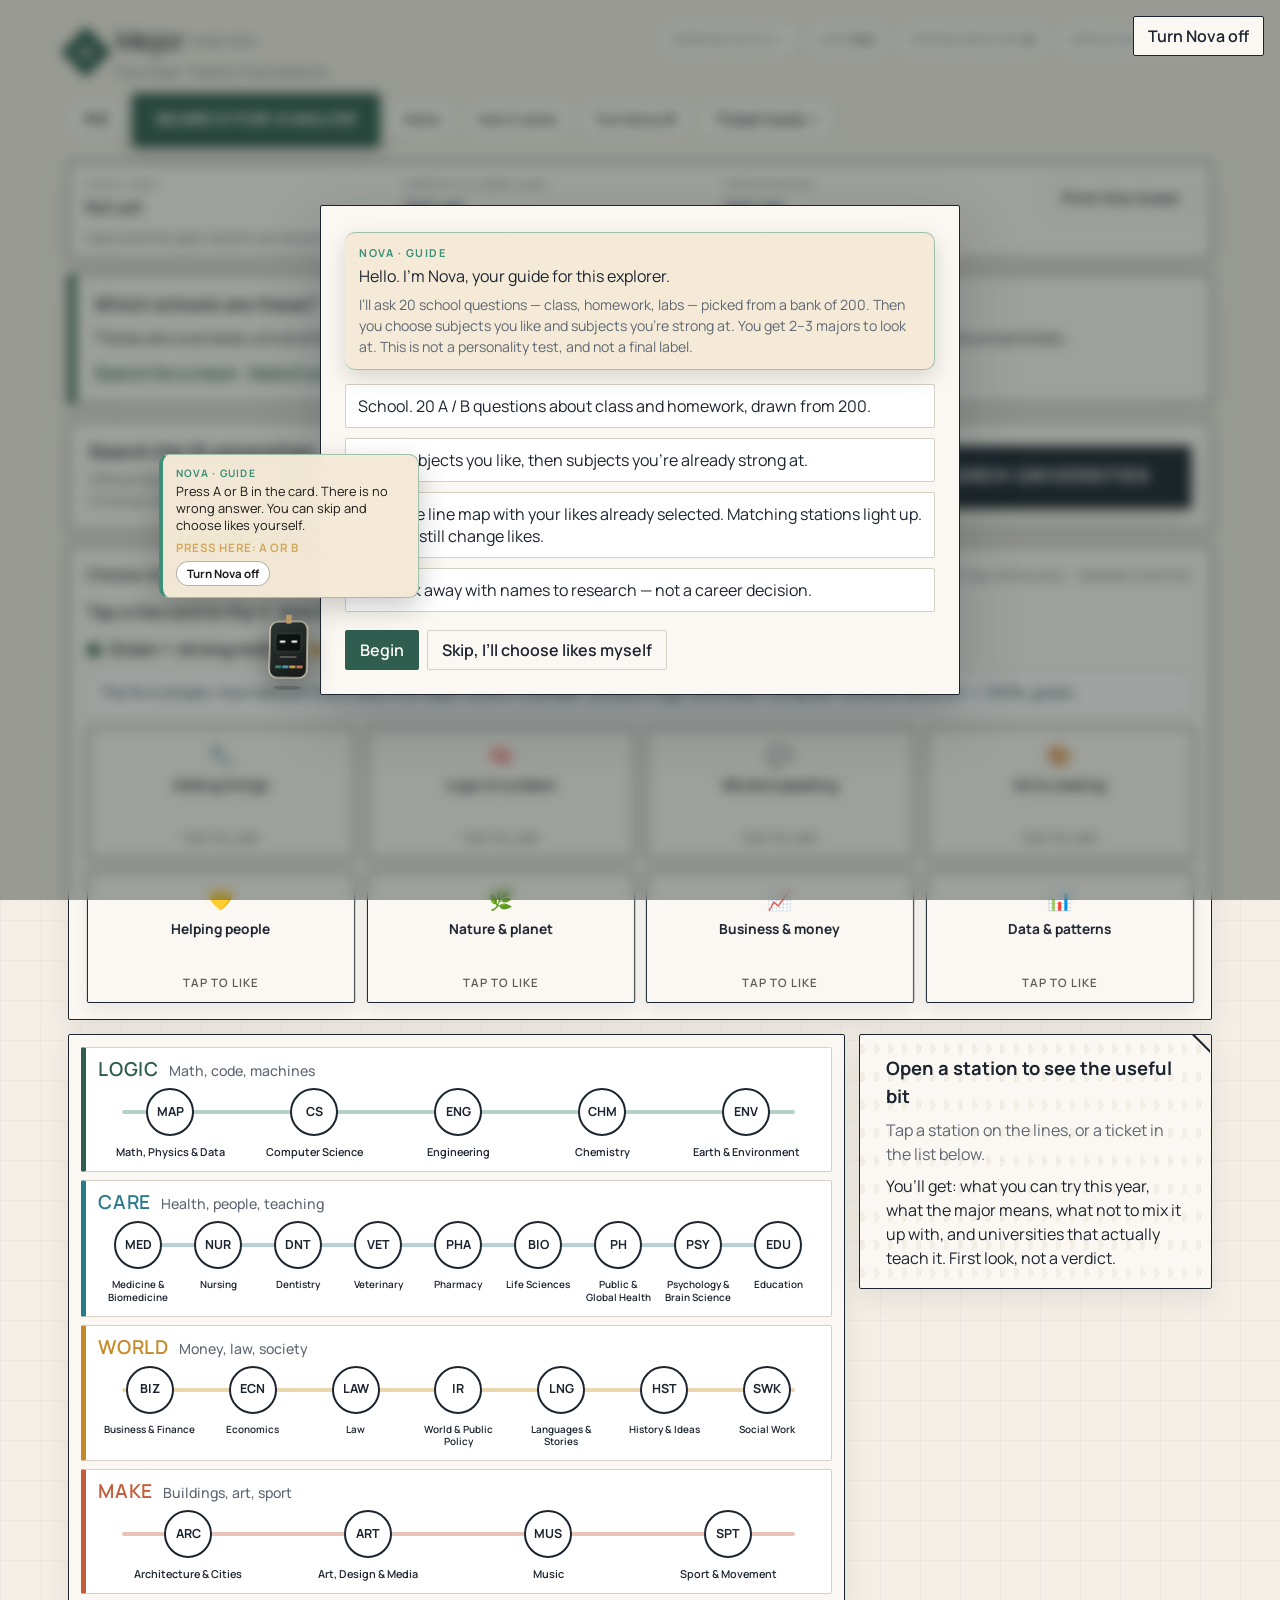
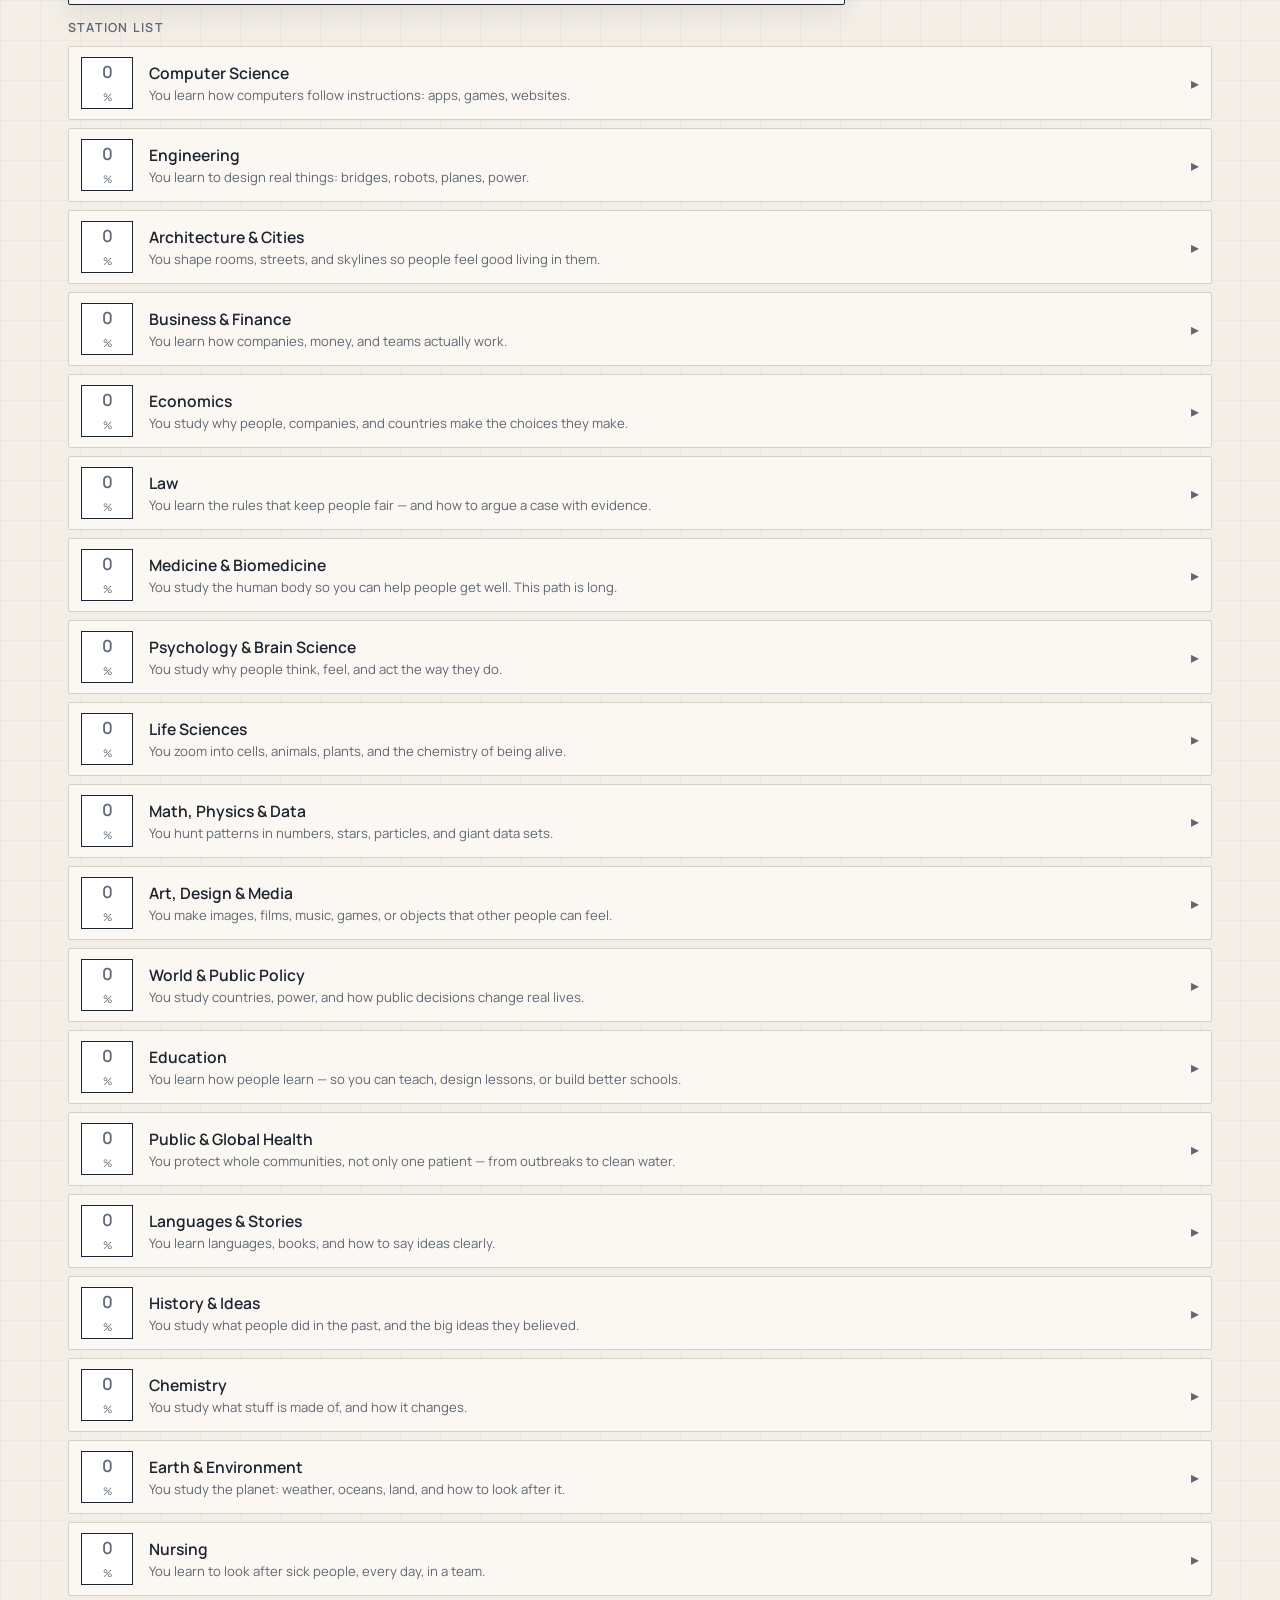
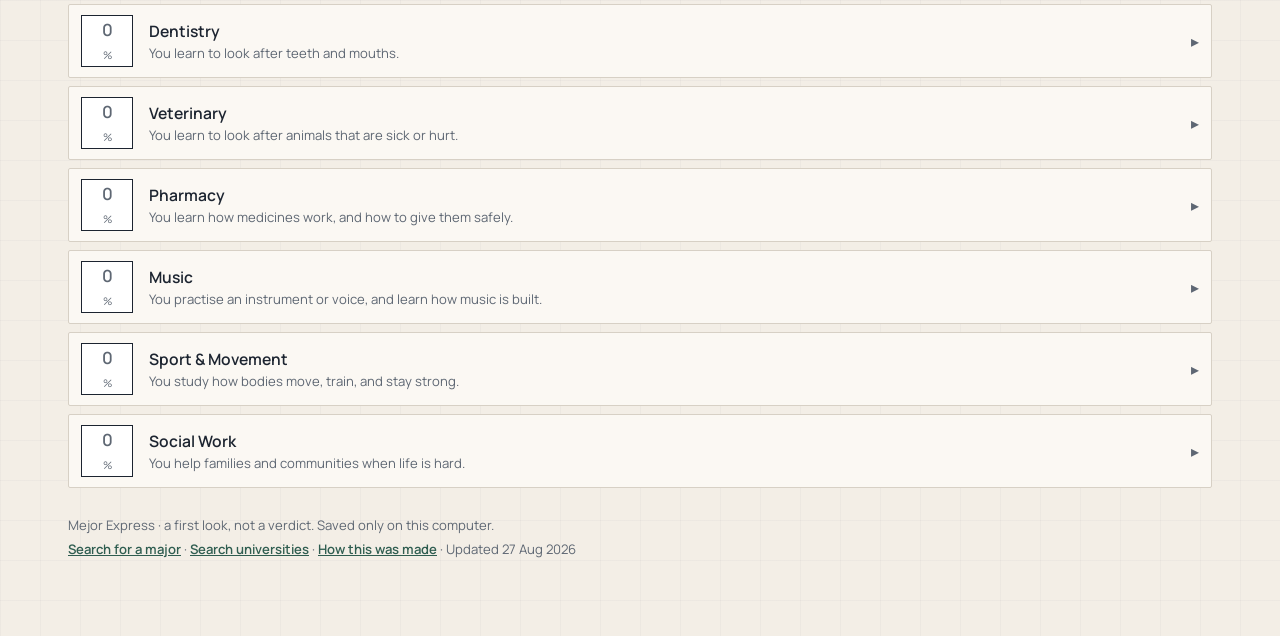
==== commit 6f5c1070: "Make Nova look like a quiet guide, not a cartoon. The face is now a dark panel with a gold mark and " ====
--- a/explorer.html
+++ b/explorer.html
@@ -954,7 +954,7 @@
       transform: rotateY(-12deg) rotateX(6deg);
       transform-origin: 50% 78%;
       animation: mejorNova3d 5.2s ease-in-out infinite;
-      filter: drop-shadow(0 10px 16px rgba(12, 17, 16, 0.35)) drop-shadow(0 0 10px rgba(212, 168, 90, 0.35));
+      filter: drop-shadow(0 8px 14px rgba(12, 17, 16, 0.35));
     }
     .nova svg { width: 72px; height: 84px; display: block; overflow: visible; }
     .nova .eye {
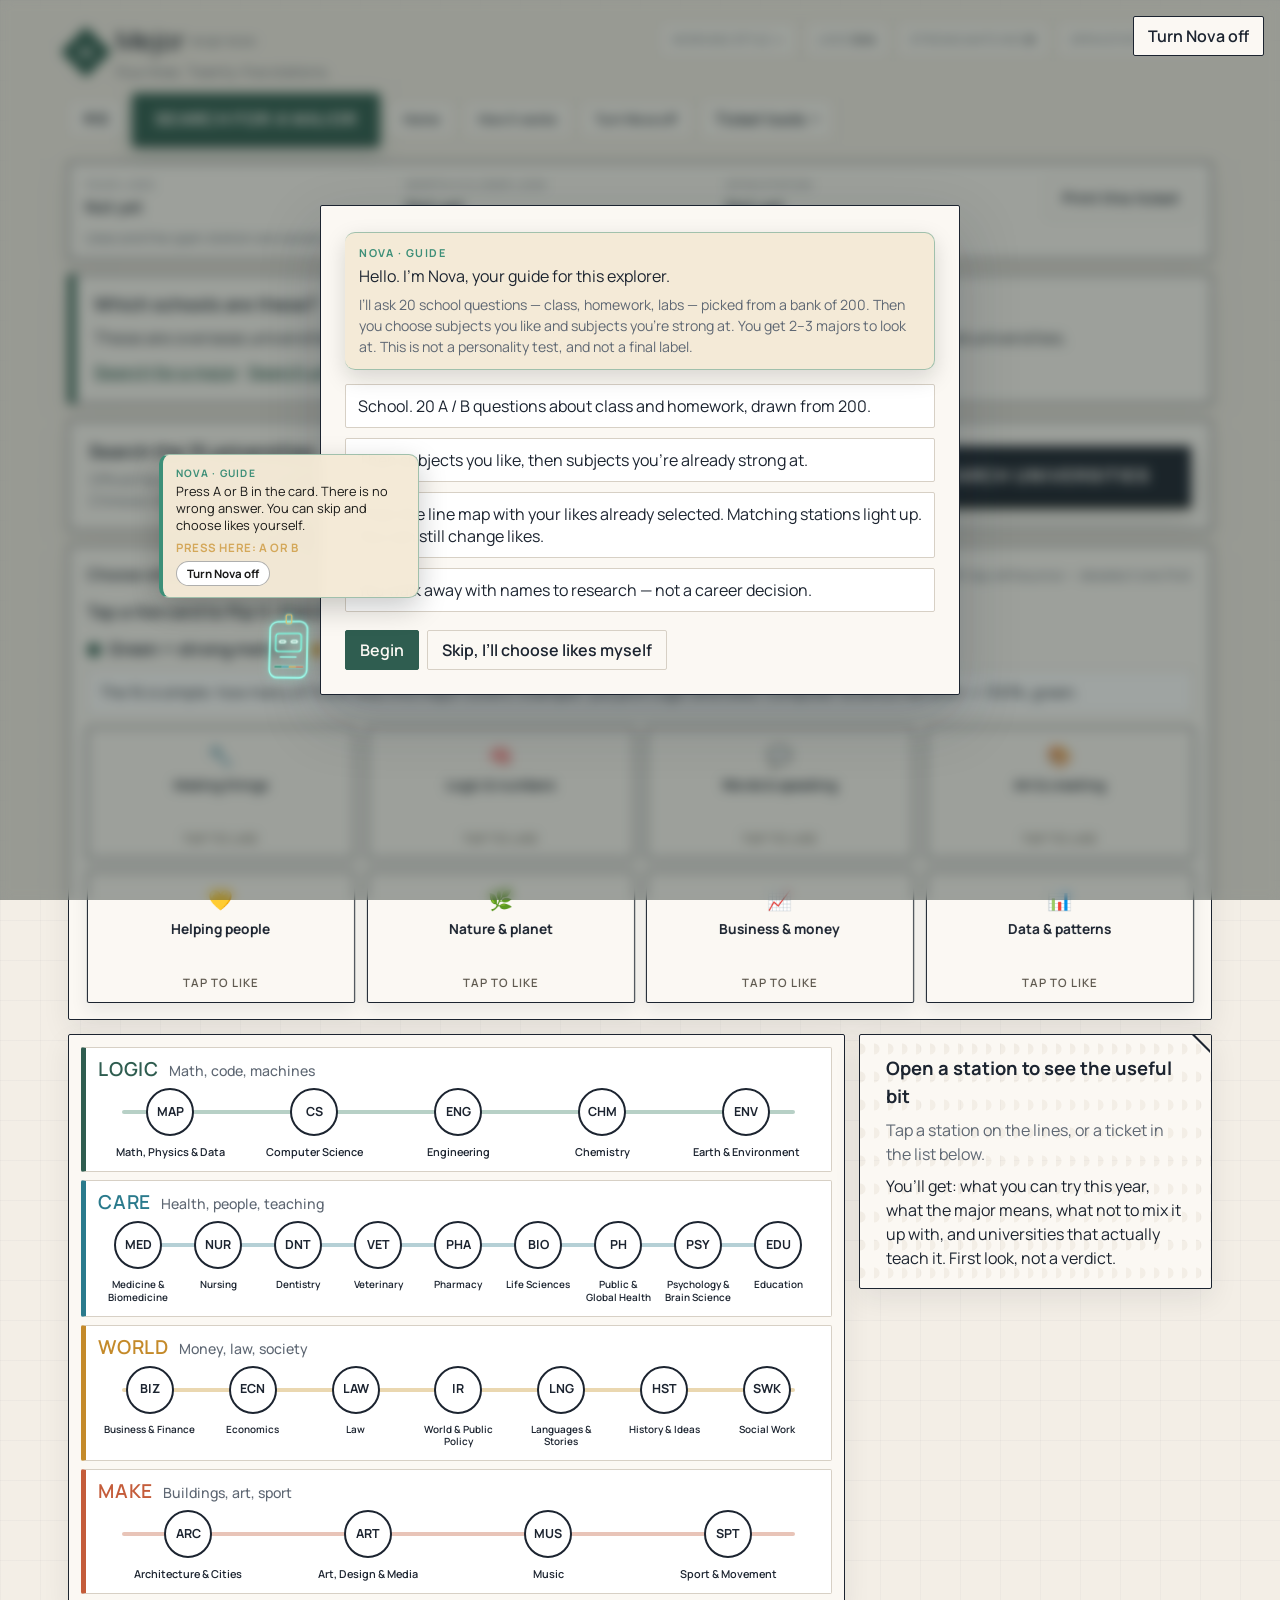
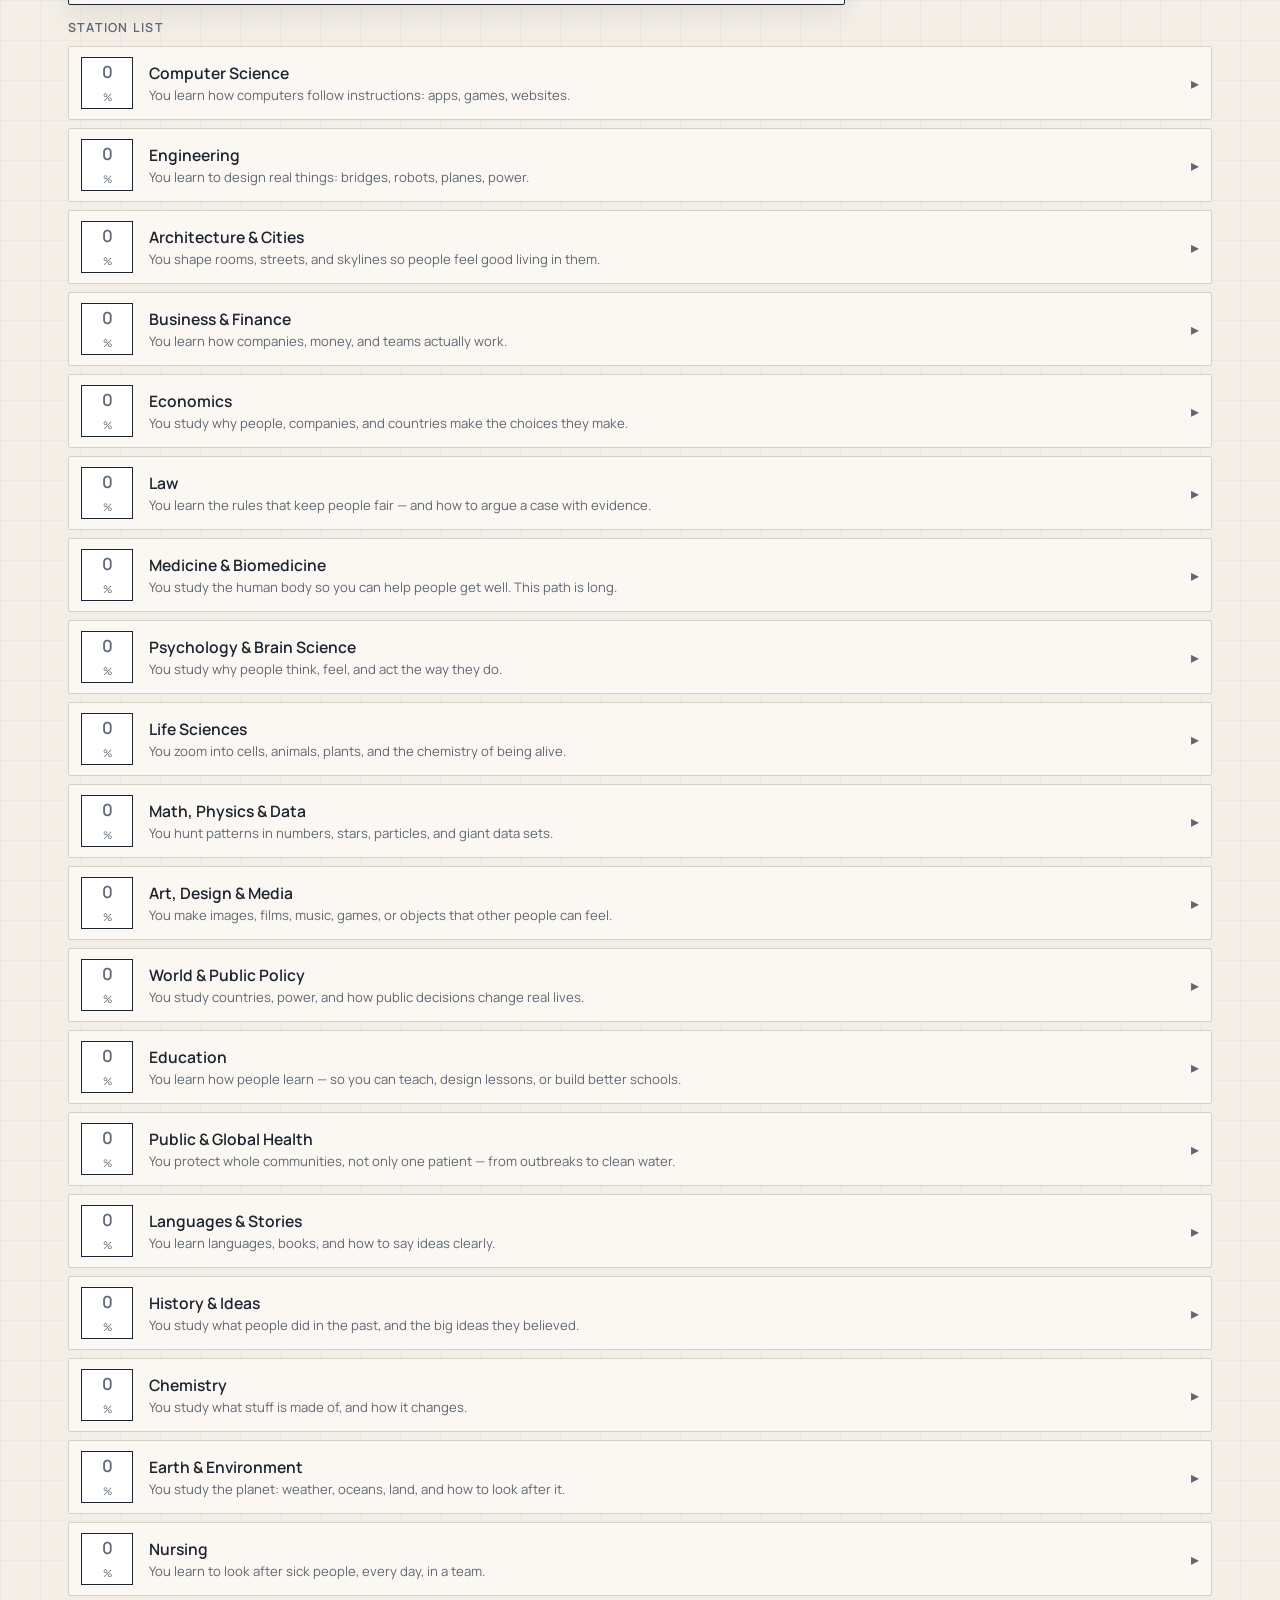
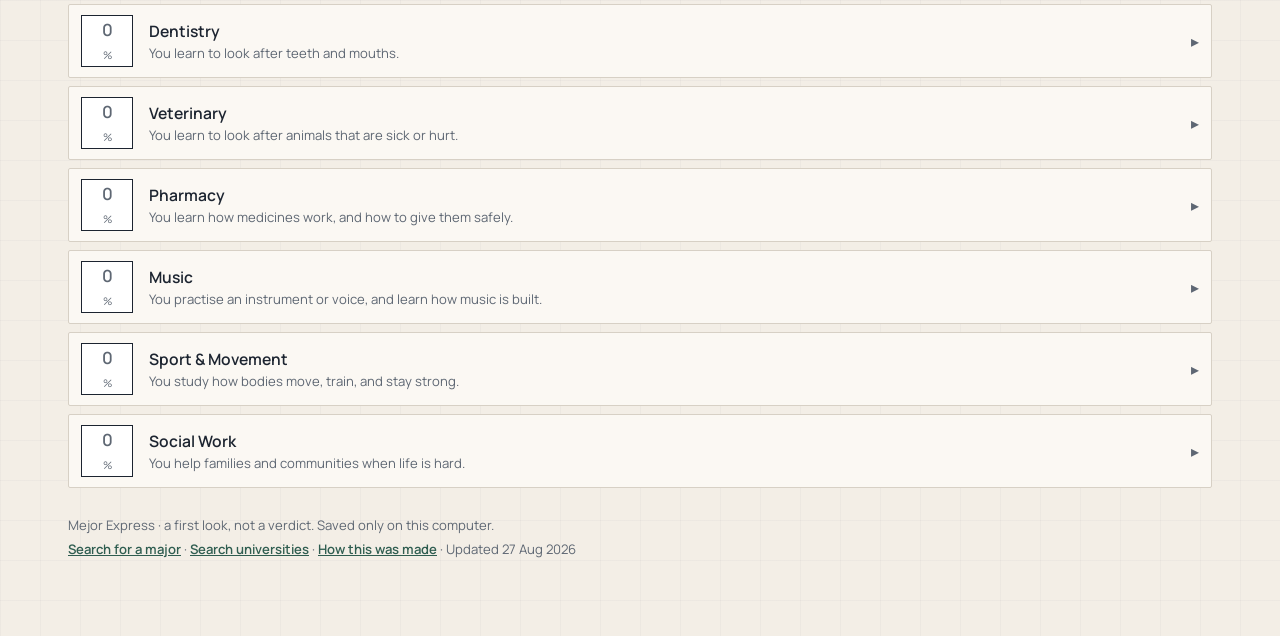
==== commit 9606c0b0: "Draw Nova as a clear neon outline. The face has no fill, so the page shows through, and a soft mint " ====
--- a/explorer.html
+++ b/explorer.html
@@ -954,7 +954,7 @@
       transform: rotateY(-12deg) rotateX(6deg);
       transform-origin: 50% 78%;
       animation: mejorNova3d 5.2s ease-in-out infinite;
-      filter: drop-shadow(0 8px 14px rgba(12, 17, 16, 0.35));
+      filter: drop-shadow(0 0 5px rgba(125, 255, 228, 0.55));
     }
     .nova svg { width: 72px; height: 84px; display: block; overflow: visible; }
     .nova .eye {
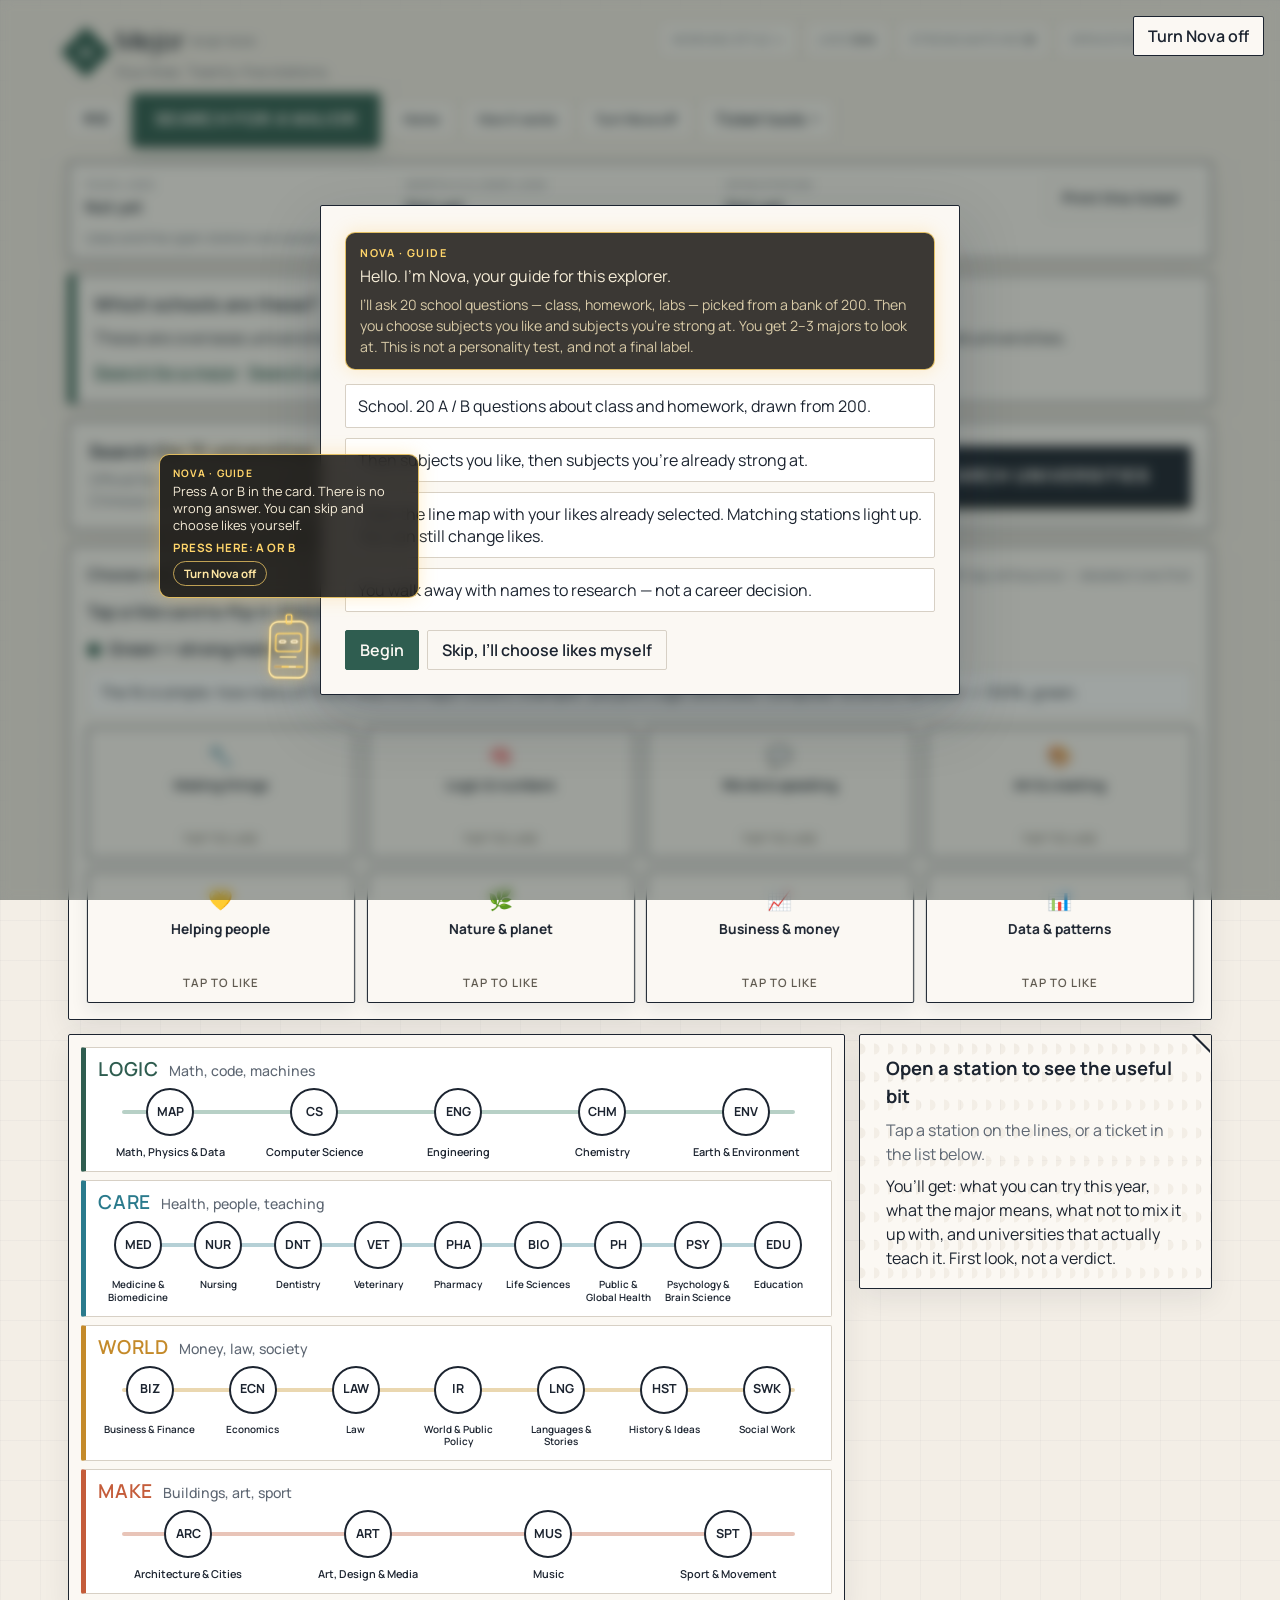
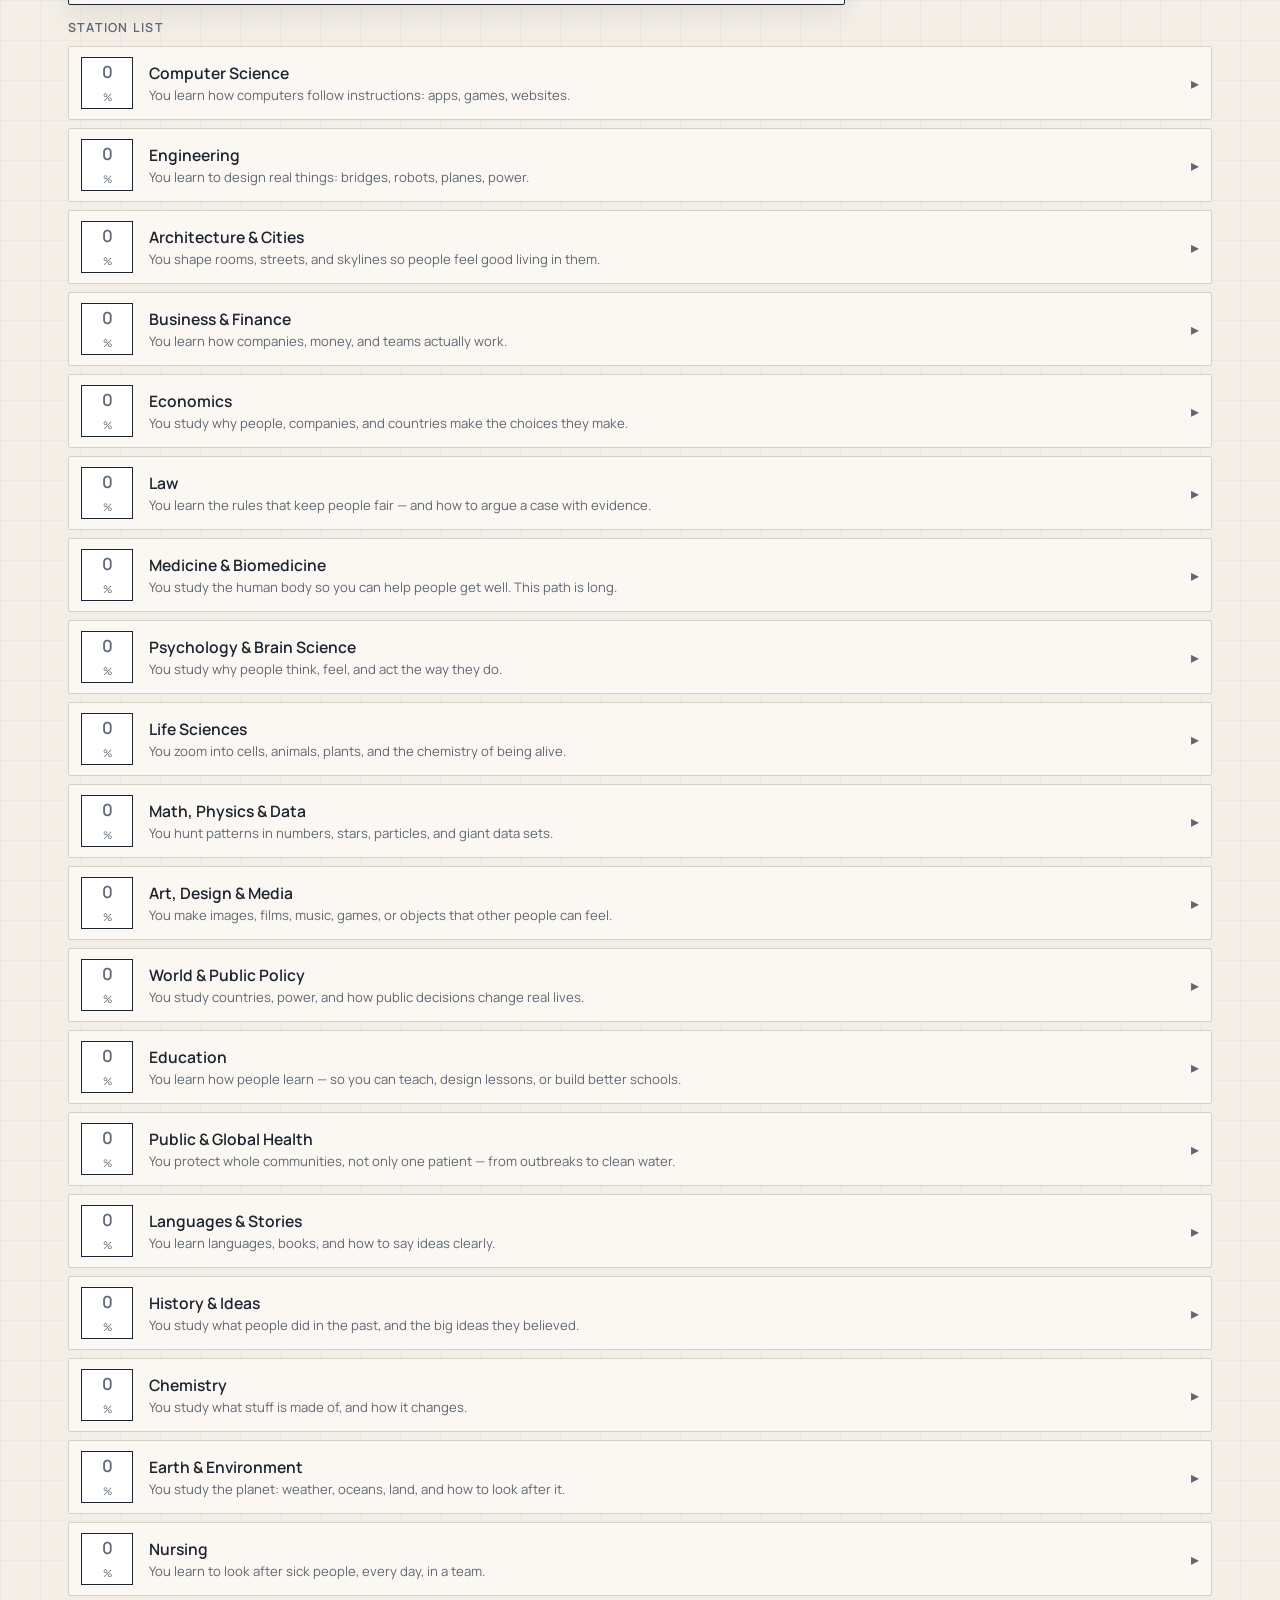
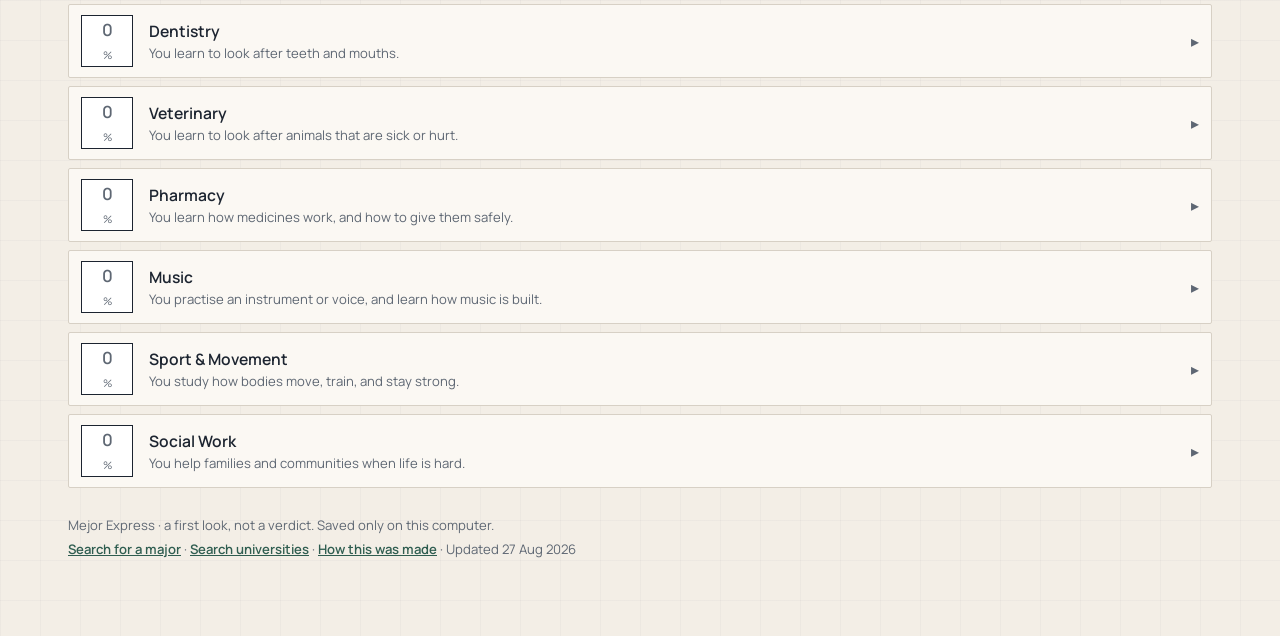
==== commit dcd79cad: "Give Nova a gold glow and a matching speech card. The outline, the name, and the message box now use" ====
--- a/explorer.html
+++ b/explorer.html
@@ -954,7 +954,7 @@
       transform: rotateY(-12deg) rotateX(6deg);
       transform-origin: 50% 78%;
       animation: mejorNova3d 5.2s ease-in-out infinite;
-      filter: drop-shadow(0 0 5px rgba(125, 255, 228, 0.55));
+      filter: drop-shadow(0 0 6px rgba(255, 196, 74, 0.7));
     }
     .nova svg { width: 72px; height: 84px; display: block; overflow: visible; }
     .nova .eye {
@@ -975,26 +975,25 @@
       .nova { animation: none; transform: rotateY(-10deg) rotateX(6deg); }
     }
     .nova-bubble {
-      background: rgba(244, 234, 214, 0.97);
-      border: 1.5px solid rgba(61, 143, 120, 0.45);
-      border-left: 4px solid var(--logic);
+      background: rgba(16, 14, 10, 0.82);
+      border: 1px solid rgba(255, 213, 106, 0.85);
       border-radius: 10px;
       padding: 12px 14px;
       position: relative;
       overflow-wrap: anywhere;
-      box-shadow: 0 8px 22px rgba(12, 17, 16, 0.15);
+      box-shadow: 0 0 18px rgba(255, 196, 74, 0.28);
     }
     .nova-bubble::before { display: none; }
     .nova-name {
       font-size: 0.68rem;
       letter-spacing: 0.14em;
-      color: #3d8f78;
+      color: #ffd56a;
       font-weight: 700;
       margin-bottom: 4px;
       text-transform: uppercase;
     }
-    .nova-bubble p { margin: 0; color: var(--ink); line-height: 1.5; }
-    .nova-bubble .soft { color: var(--muted); font-size: 0.88rem; margin-top: 6px; }
+    .nova-bubble p { margin: 0; color: #f6edd8; line-height: 1.5; }
+    .nova-bubble .soft { color: #d9cba8; font-size: 0.88rem; margin-top: 6px; }
 
     @media (max-width: 860px) {
       .stage { grid-template-columns: 1fr; }
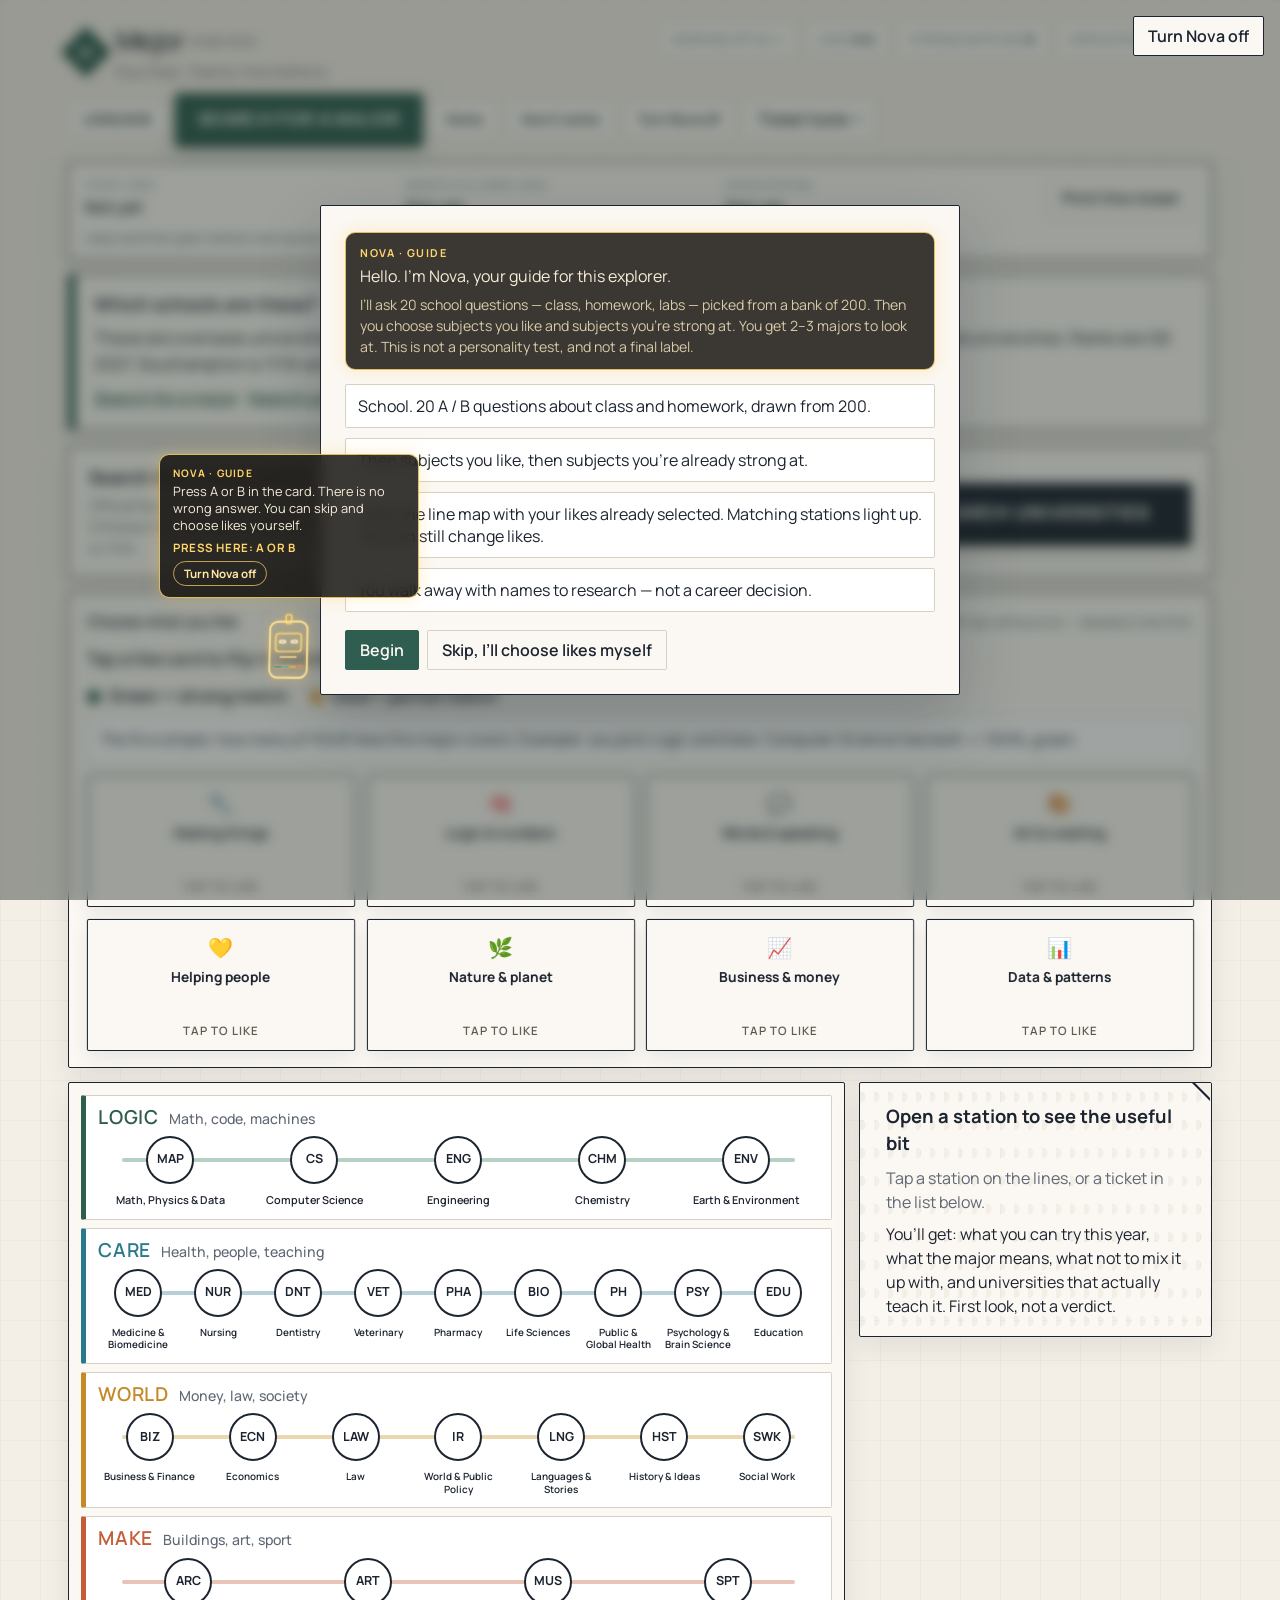
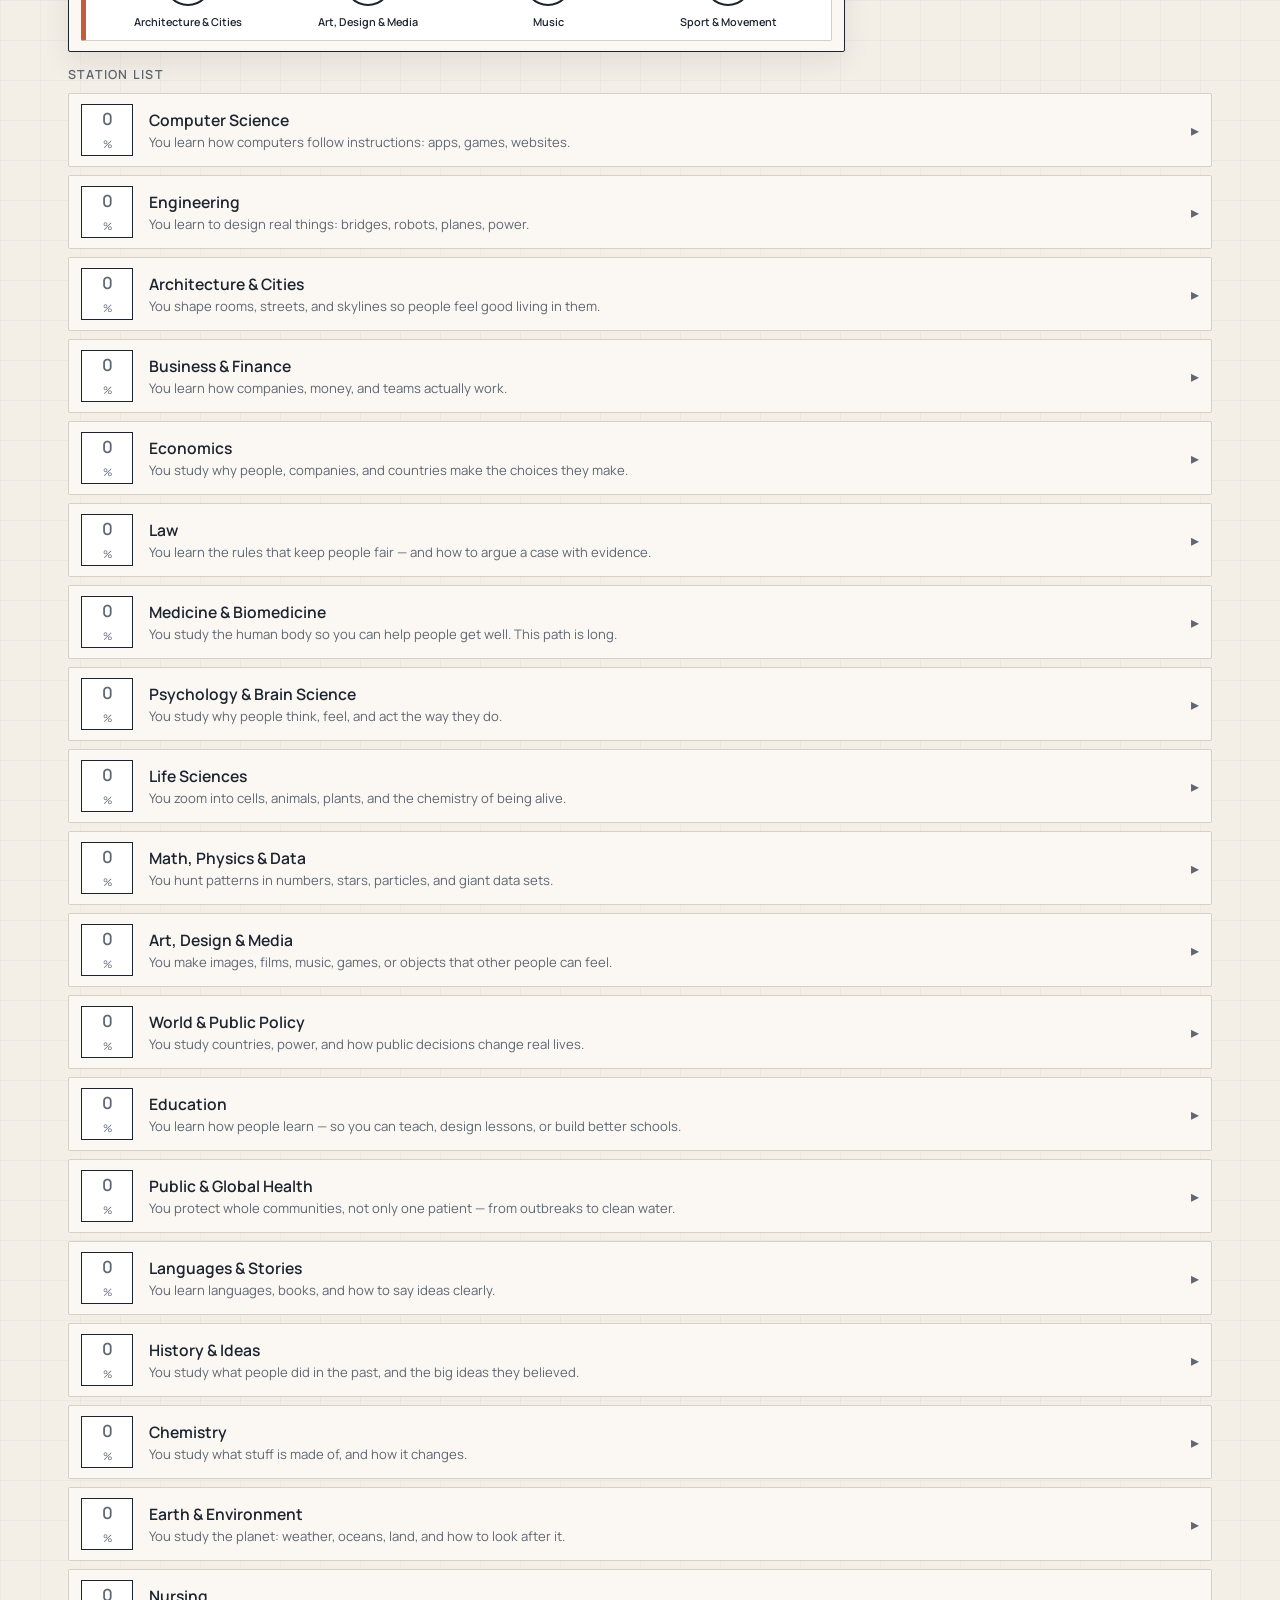
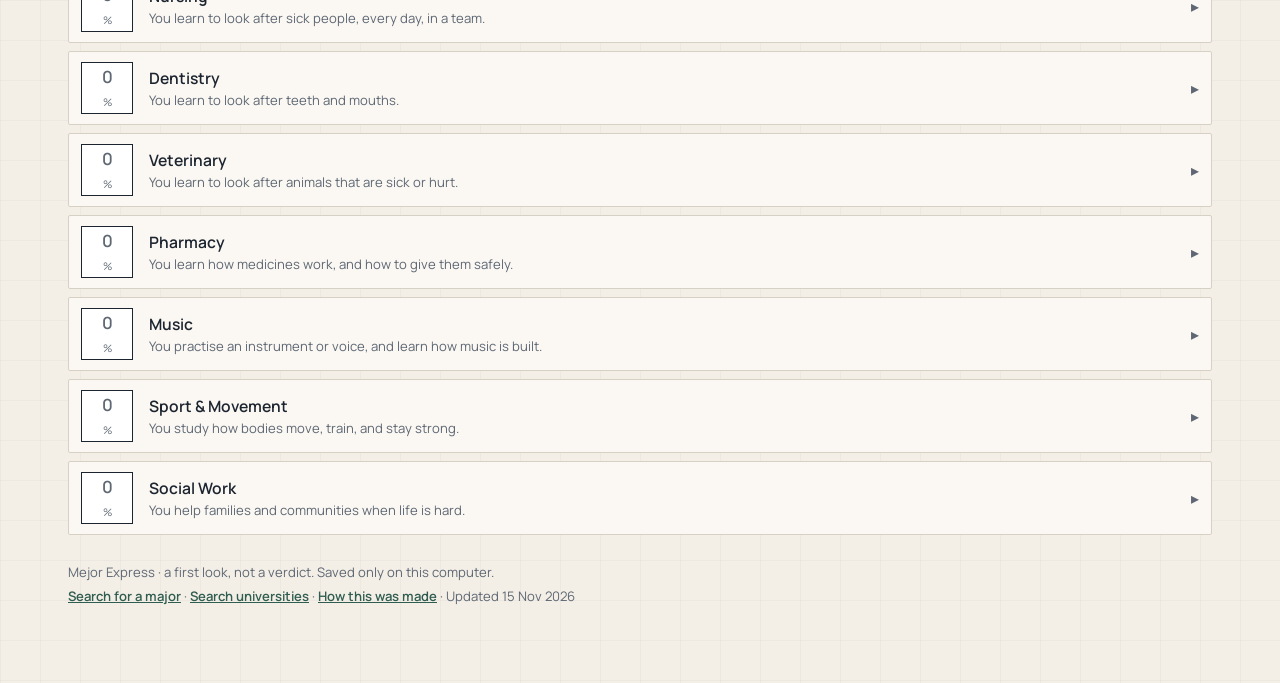
==== commit af9d0260: "Add Dutch, French, German, and Spanish, and refresh QS 2027 ranks. The language control now says LAN" ====
--- a/explorer.html
+++ b/explorer.html
@@ -8,7 +8,7 @@
   <title>Mejor · Line map</title>
   <link rel="icon" href="favicon.svg" type="image/svg+xml" />
   <script>
-    try { if (localStorage.getItem("mejor-lang") === "zh") document.documentElement.lang = "zh-Hans"; } catch (e) {}
+    try { var _ml = localStorage.getItem("mejor-lang"); var _map = { zh: "zh-Hans", nl: "nl", fr: "fr", de: "de", es: "es" }; if (_map[_ml]) document.documentElement.lang = _map[_ml]; } catch (e) {}
   </script>
   <link rel="preconnect" href="https://fonts.googleapis.com" />
   <link rel="preconnect" href="https://fonts.gstatic.com" crossorigin />
@@ -1039,7 +1039,7 @@
         <div class="stat"><span data-i18n="stat.locked">Open station</span> <b id="lockedName">none</b></div>
       </div>
       <div class="hud-actions">
-        <button class="ghost" type="button" data-lang-toggle>中文</button>
+        <button class="ghost" type="button" data-lang-toggle>LANGUAGE</button>
         <a class="search-btn" id="searchMajor" href="search.html" data-i18n="nav.search" data-nova-stop="search">Search for a major</a>
         <a class="ghost" href="index.html" data-i18n="nav.home">Home</a>
         <button class="ghost" id="helpBtn" type="button" data-i18n="help">How it works</button>
@@ -1077,7 +1077,7 @@
     <section class="uni-search-band">
       <div>
         <b data-i18n="schools.band.t">Search the 15 universities</b>
-        <p data-i18n="schools.band.p">Official faculties and major names at overseas Top-100 schools popular with Chinese international students.</p>
+        <p data-i18n="schools.band.p">Official faculties and major names at 15 overseas schools popular with Chinese international students. QS 2027: 14 are in the Top 100. Southampton is 111th.</p>
       </div>
       <a class="uni-search-btn" id="searchUnis" href="schools.html" data-i18n="nav.searchUnis" data-nova-stop="searchUnis">Search universities</a>
     </section>
@@ -1140,7 +1140,7 @@
 
     <footer class="site-foot">
       <p data-i18n="foot.legal">Mejor Express · a first look, not a verdict. Saved only on this computer.</p>
-      <p><a href="search.html" data-i18n="nav.search">Search for a major</a> · <a href="schools.html" data-i18n="nav.searchUnis">Search universities</a> · <a href="method.html" data-i18n="nav.method">How this was made</a> · <span data-i18n="updated">Updated 27 Aug 2026</span></p>
+      <p><a href="search.html" data-i18n="nav.search">Search for a major</a> · <a href="schools.html" data-i18n="nav.searchUnis">Search universities</a> · <a href="method.html" data-i18n="nav.method">How this was made</a> · <span data-i18n="updated">Updated 15 Nov 2026</span></p>
     </footer>
   </div>
 
@@ -1159,6 +1159,8 @@
   <button class="nova-wake" type="button" data-nova-wake hidden>Ask Nova</button>
 
   <script src="i18n.js"></script>
+  <script src="i18n-langs.js"></script>
+  <script src="i18n-lines.js"></script>
   <script src="universities.js"></script>
   <script src="catalog.js"></script>
   <script src="catalog-majors.js"></script>
@@ -1749,29 +1751,41 @@
     function tagLabel(id) {
       const tag = typeof id === "string" ? TAGS.find((x) => x.id === id) : id;
       if (!tag) return "";
-      return zh() ? (MejorI18n.DATA.tags[tag.id] || tag.label) : tag.label;
+      const zhText = MejorI18n.DATA.tags && MejorI18n.DATA.tags[tag.id];
+      return MejorI18n.line(tag.label, zhText || "");
     }
     function subjectLabel(id) {
       const s = SUBJECTS.find((x) => x.id === id);
       if (!s) return id;
-      return zh() ? (MejorI18n.DATA.subjects[id] || s.label) : s.label;
+      const zhText = MejorI18n.DATA.subjects && MejorI18n.DATA.subjects[id];
+      return MejorI18n.line(s.label, zhText || "");
     }
     function tagHint(id) {
-      if (zh()) return (MejorI18n.DATA.tagHints && MejorI18n.DATA.tagHints[id]) || "";
       const tag = TAGS.find((x) => x.id === id);
-      return (tag && tag.hint) || "";
+      const en = (tag && tag.hint) || "";
+      const zhText = (MejorI18n.DATA.tagHints && MejorI18n.DATA.tagHints[id]) || "";
+      return MejorI18n.line(en, zhText);
     }
     function majorLoc(m) {
       const extra = MAJOR_EXTRA[m.id] || {};
-      const z = MejorI18n.DATA.majors[m.id];
+      const z = MejorI18n.DATA.majors[m.id] || {};
       const zExtra = (MejorI18n.DATA.extra && MejorI18n.DATA.extra[m.id]) || {};
-      if (zh()) return Object.assign({}, m, extra, z || {}, zExtra);
-      return Object.assign({}, m, extra);
+      const zhPack = Object.assign({}, z, zExtra);
+      if (zh()) return Object.assign({}, m, extra, zhPack);
+      const out = Object.assign({}, m, extra);
+      ["name", "blurb", "mean", "unlike", "now", "watch", "learn", "need", "future"].forEach((k) => {
+        if (out[k]) out[k] = MejorI18n.line(out[k], zhPack[k] || "");
+      });
+      return out;
     }
     function pathLoc(profile, code) {
-      const z = MejorI18n.DATA.paths[code];
-      if (!zh() || !z) return profile;
-      return Object.assign({}, profile, z);
+      const z = (MejorI18n.DATA.paths && MejorI18n.DATA.paths[code]) || {};
+      if (zh()) return Object.assign({}, profile, z);
+      const out = Object.assign({}, profile);
+      ["name", "blurb"].forEach((k) => {
+        if (out[k]) out[k] = MejorI18n.line(out[k], z[k] || "");
+      });
+      return out;
     }
     function setWorkingStyle(rec) {
       const el = document.getElementById("typeCode");
@@ -1794,25 +1808,28 @@
     function quizLoc(i) {
       const q = QUIZ[i];
       if (!q) return { prompt: "", a: { title: "", text: "" }, b: { title: "", text: "" } };
-      if (!zh()) return q;
       return {
         dim: q.dim,
-        prompt: q.promptZh || q.prompt,
-        a: { letter: q.a.letter, title: q.a.titleZh || q.a.title, text: q.a.textZh || q.a.text },
-        b: { letter: q.b.letter, title: q.b.titleZh || q.b.title, text: q.b.textZh || q.b.text }
+        prompt: MejorI18n.line(q.prompt, q.promptZh),
+        a: { letter: q.a.letter, title: MejorI18n.line(q.a.title, q.a.titleZh), text: MejorI18n.line(q.a.text, q.a.textZh) },
+        b: { letter: q.b.letter, title: MejorI18n.line(q.b.title, q.b.titleZh), text: MejorI18n.line(q.b.text, q.b.textZh) }
       };
     }
     function novaLead(i) {
-      const pack = zh() ? (MejorI18n.DATA.novaLead || []) : NOVA_LEAD;
-      return pack[i] || NOVA_LEAD[i] || "";
-    }
-    function uniEvidence(id, fallback) { return zh() ? (MejorI18n.DATA.evidence[id] || fallback) : fallback; }
+      const en = NOVA_LEAD[i] || "";
+      const zhText = (MejorI18n.DATA.novaLead && MejorI18n.DATA.novaLead[i]) || "";
+      return MejorI18n.line(en, zhText);
+    }
+    function uniEvidence(id, fallback) {
+      const zhText = MejorI18n.DATA.evidence && MejorI18n.DATA.evidence[id];
+      return MejorI18n.line(fallback, zhText);
+    }
     function countryLabel(c) { return t("country." + c); }
     function uniIntro(id) {
       const uni = UNIVERSITIES[id];
       if (!uni) return "";
-      if (zh() && MejorI18n.DATA.uniIntro && MejorI18n.DATA.uniIntro[id]) return MejorI18n.DATA.uniIntro[id];
-      return uni.intro || "";
+      const zhText = MejorI18n.DATA.uniIntro && MejorI18n.DATA.uniIntro[id];
+      return MejorI18n.line(uni.intro || "", zhText);
     }
     function esc(s) {
       return String(s == null ? "" : s).replace(/[&<>"']/g, (c) =>
@@ -1857,7 +1874,7 @@
         const teach = el.dataset.faculty ? `<p class="why"><b>${esc(t("uni.teaches"))}.</b> ${esc(el.dataset.faculty)}</p>` : "";
         const majHtml = hits.length
           ? `<ul class="maj-list">${hits.map((mj) =>
-              `<li><b>${esc(mj.name)}</b><span>${esc(zh() ? (mj.kidZh || mj.kid) : mj.kid)}</span></li>`
+              `<li><b>${esc(mj.name)}</b><span>${esc(MejorI18n.line(mj.kid, mj.kidZh))}</span></li>`
             ).join("")}</ul>`
           : "";
         body = `${teach}${majHtml}`;
@@ -2427,7 +2444,7 @@
         : [];
       if (!list.length) return "";
       const items = list.map((mj) => {
-        const line = zh() ? (mj.kidZh || mj.kid) : mj.kid;
+        const line = MejorI18n.line(mj.kid, mj.kidZh);
         return `<li><b>${esc(mj.name)}</b><span>${esc(line)}</span></li>`;
       }).join("");
       return `<div class="fact specific" data-nova-stop="specific">
@@ -2790,7 +2807,7 @@
       const tourLast = lockedId ? STATION_TOUR_LAST : MAP_TOUR_LAST;
       if (novaTour >= tourLast) return;
       if (e.button != null && e.button !== 0) return;
-      if (e.target.closest("[data-nova-toggle], [data-nova-wake], [data-lang-toggle], #helpBtn, #retakeBtn, #clearBtn, #printStub, #scanBtn, .ticket-tools, #searchMajor, #searchUnis, .search-btn, .uni-search-btn")) return;
+      if (e.target.closest("[data-nova-toggle], [data-nova-wake], [data-lang-toggle], .lang-wrap, #helpBtn, #retakeBtn, #clearBtn, #printStub, #scanBtn, .ticket-tools, #searchMajor, #searchUnis, .search-btn, .uni-search-btn")) return;
       if (e.target.closest(".star, .card[data-id], .like, .chip, [data-uni]")) return;
       if (e.target.closest("#novaFlyer")) return;
       nextNovaTour();
